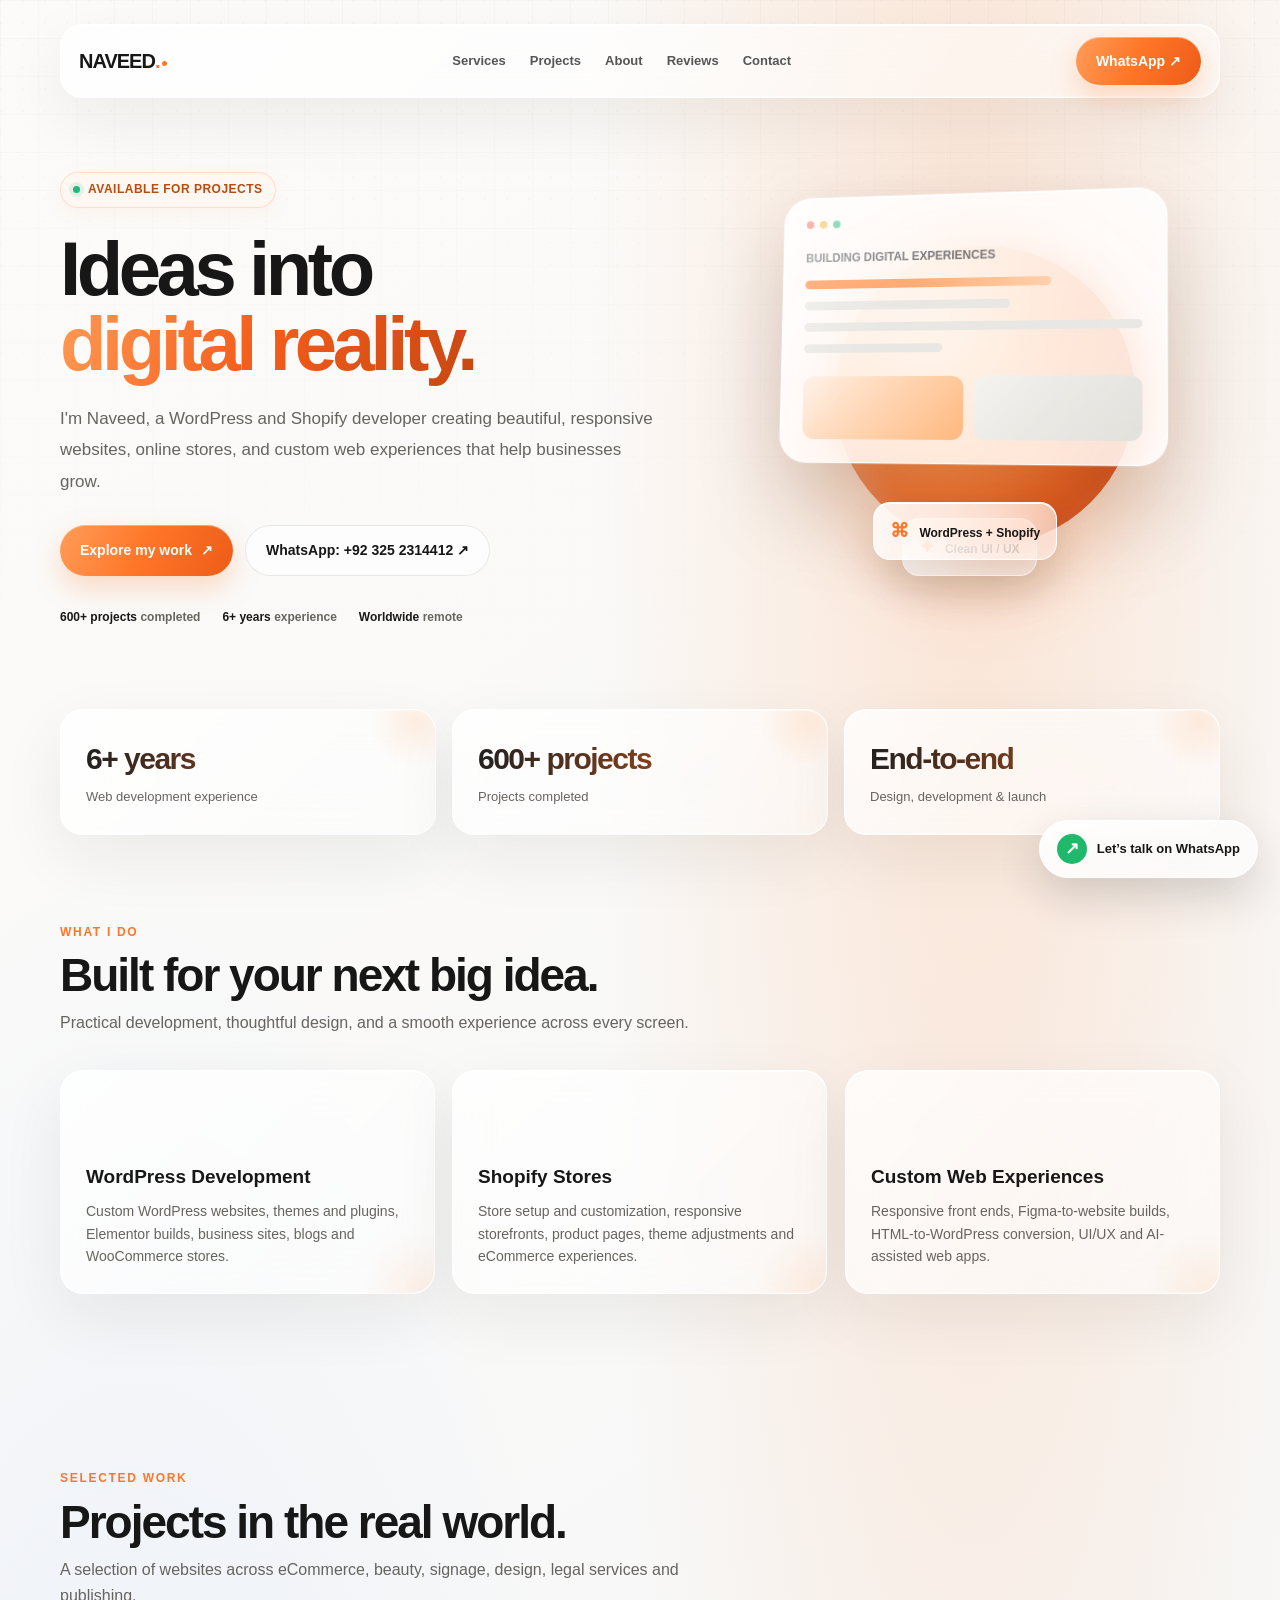
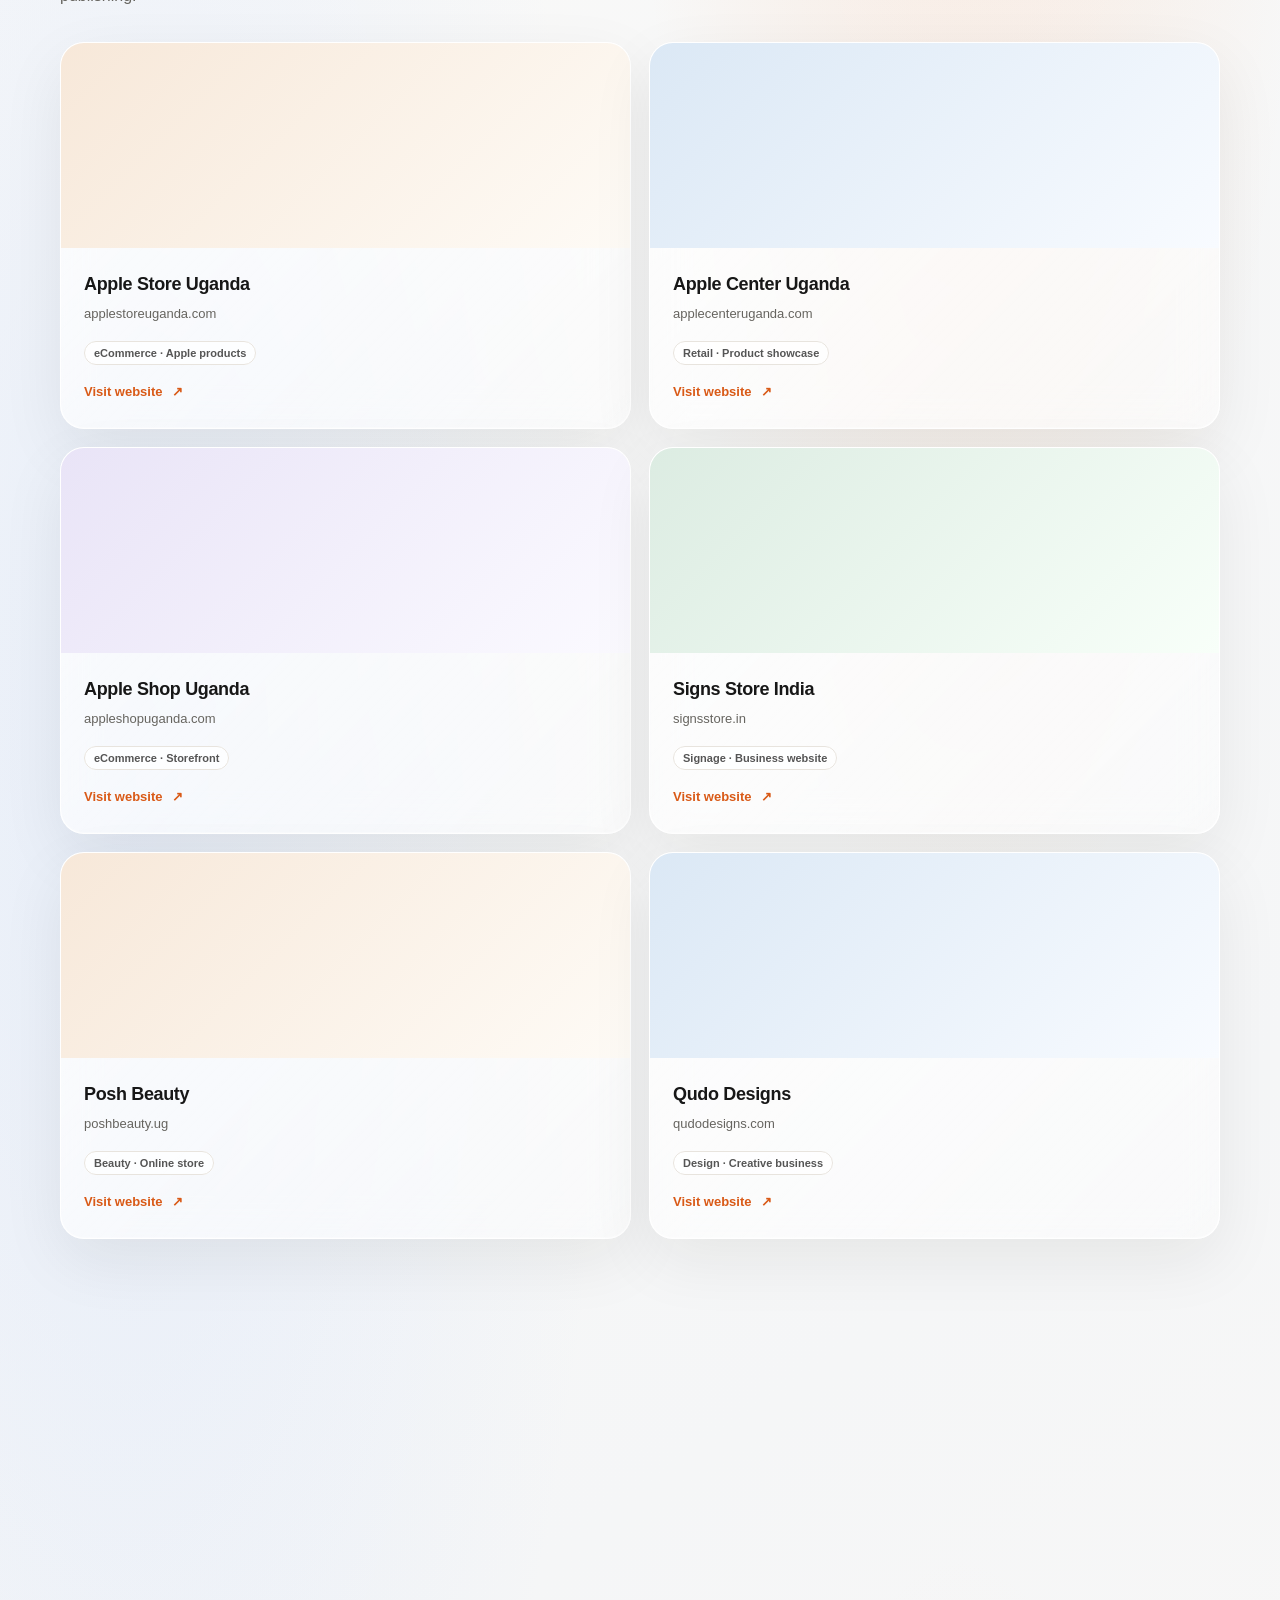
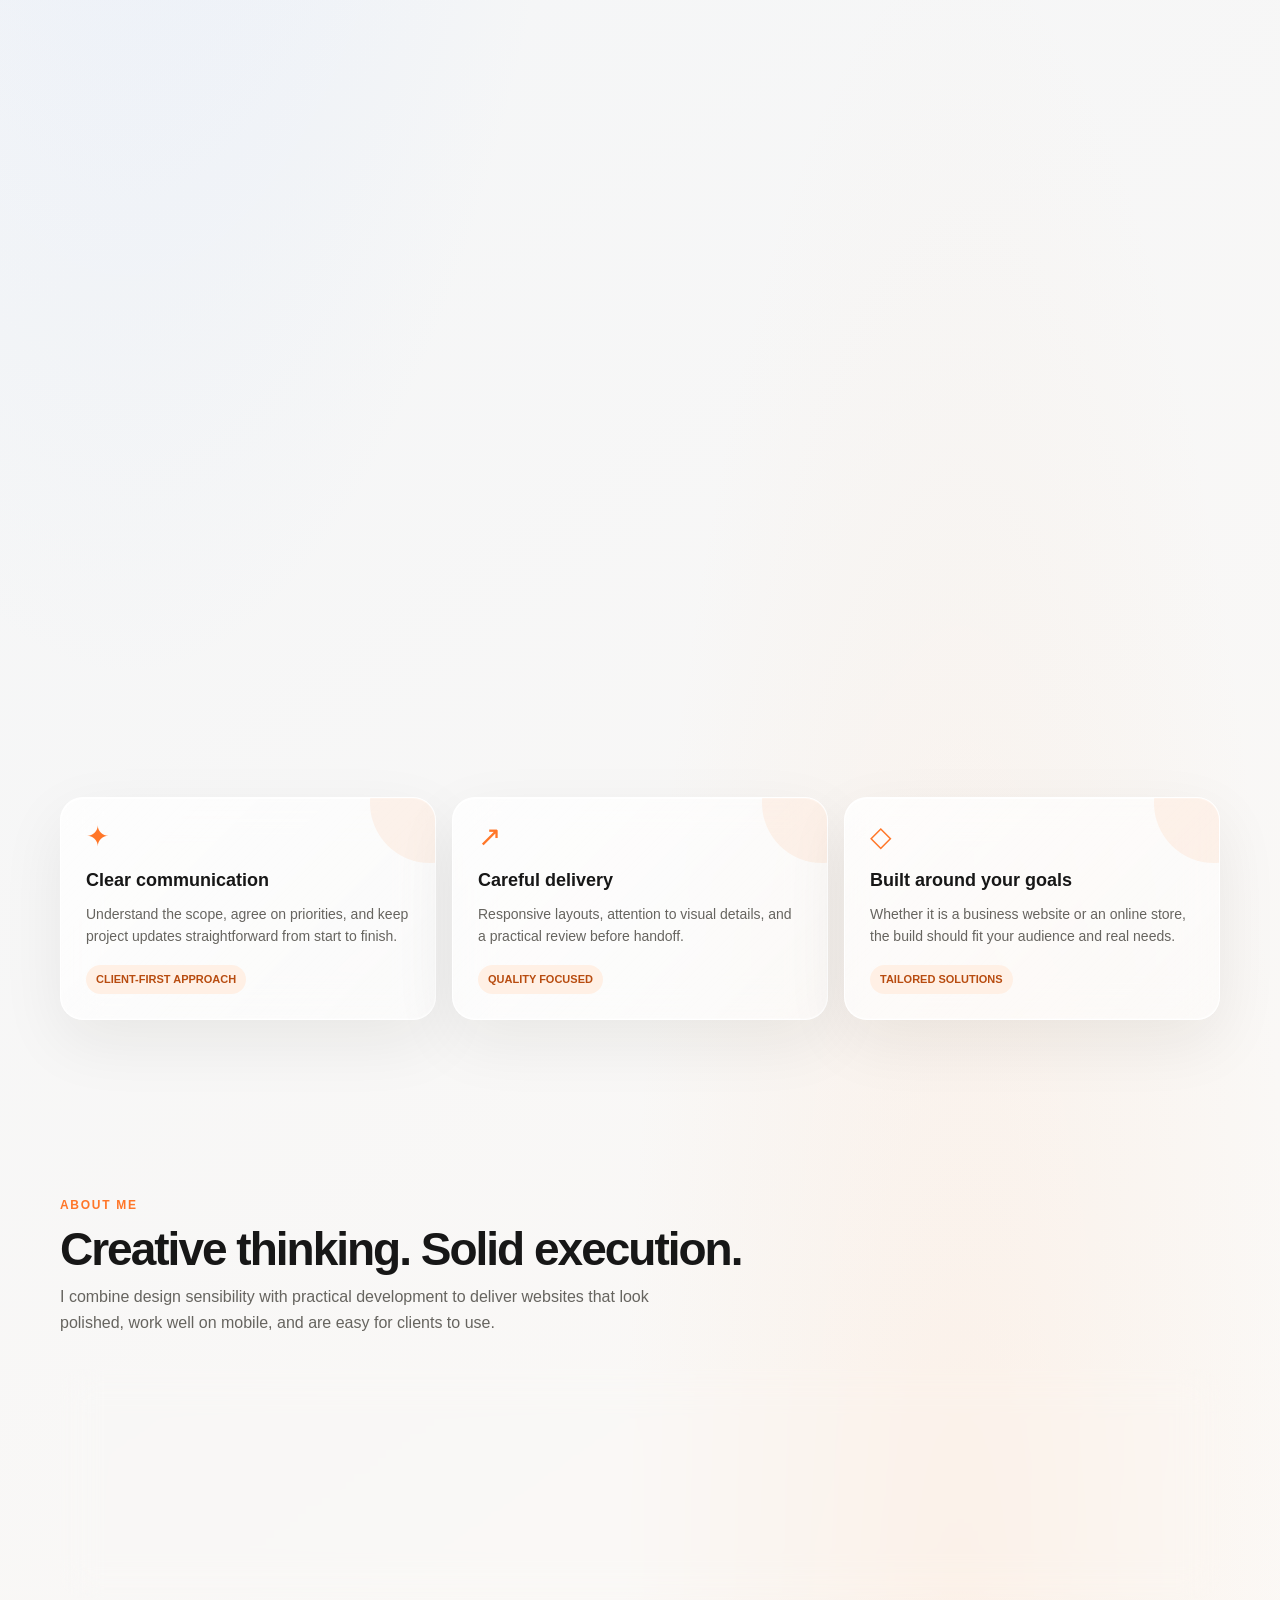
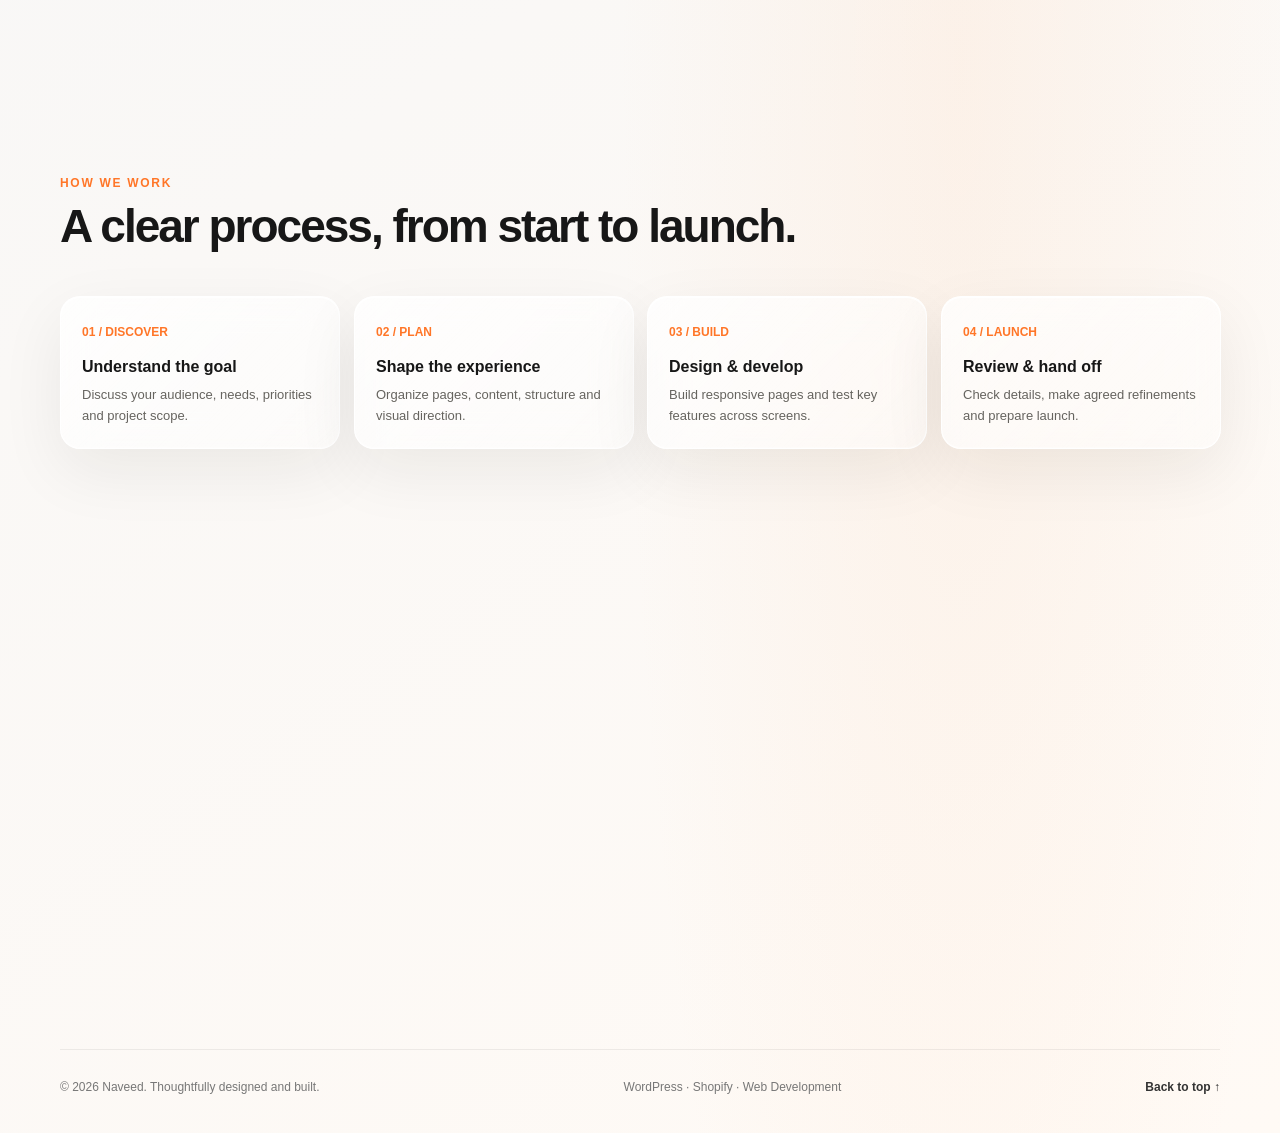
==== index.html @ 3a99190b "Add subtle 3D glass motion and interactive card tilt" ====
<!DOCTYPE html>
<html lang="en">
<head>
<meta charset="UTF-8">
<meta name="viewport" content="width=device-width, initial-scale=1">
<meta name="theme-color" content="#f8f8f6">
<meta name="description" content="Naveed is a WordPress and Shopify developer building polished, responsive websites, online stores and custom web experiences.">
<title>Naveed — WordPress & Shopify Developer</title>
<style>
:root{--ink:#171717;--muted:#66645f;--orange:#ff7628;--paper:#f8f8f6;--glass:rgba(255,255,255,.72);--line:rgba(30,30,30,.09);--shadow:0 22px 65px rgba(25,25,25,.09)}
*{box-sizing:border-box}html{scroll-behavior:smooth;scroll-padding-top:90px}body{margin:0;background:radial-gradient(ellipse at 85% 5%,rgba(255,132,54,.13),transparent 28%),radial-gradient(ellipse at 5% 35%,rgba(255,255,255,.95),transparent 35%),var(--paper);color:var(--ink);font-family:Inter,-apple-system,BlinkMacSystemFont,"Segoe UI",sans-serif;line-height:1.6}a{color:inherit;text-decoration:none}.wrap{width:min(1160px,calc(100% - 40px));margin:auto}.glass{background:var(--glass);border:1px solid rgba(255,255,255,.9);box-shadow:var(--shadow);backdrop-filter:blur(18px);-webkit-backdrop-filter:blur(18px)}.nav{position:sticky;top:12px;z-index:10;margin:12px auto 0;border-radius:22px;padding:12px 18px;display:flex;align-items:center;justify-content:space-between;gap:20px}.brand{font-size:20px;font-weight:850;letter-spacing:-.8px}.brand span{color:var(--orange)}.navlinks{display:flex;align-items:center;gap:24px;font-size:13px;font-weight:650;color:#555}.navlinks a:hover{color:var(--orange)}.btn{display:inline-flex;align-items:center;justify-content:center;gap:9px;border-radius:999px;padding:13px 20px;font-size:14px;font-weight:750;transition:.25s transform,.25s box-shadow}.btn:hover{transform:translateY(-3px);box-shadow:0 14px 30px #ff762833}.primary{background:linear-gradient(135deg,#ff9a52,#ff6a1c);color:white;box-shadow:0 9px 24px #ff762833}.secondary{border:1px solid var(--line);background:#ffffffa8}.hero{padding:100px 0 82px;display:grid;grid-template-columns:1.1fr .9fr;align-items:center;gap:45px;min-height:620px}.eyebrow{display:inline-flex;align-items:center;gap:8px;padding:7px 12px;border:1px solid #ff762833;background:#fff8f2;border-radius:999px;color:#b84c10;font-size:12px;font-weight:800;letter-spacing:.5px}.dot{width:7px;height:7px;background:#24b47e;border-radius:50%;box-shadow:0 0 0 4px #24b47e20}.hero h1{font-size:clamp(42px,6vw,76px);line-height:1.02;letter-spacing:-4px;margin:23px 0 22px;font-weight:850}.hero h1 em{font-style:normal;color:var(--orange)}.lead{font-size:17px;color:var(--muted);max-width:600px}.actions{display:flex;flex-wrap:wrap;gap:12px;margin-top:28px}.mini-proof{display:flex;gap:22px;flex-wrap:wrap;margin-top:32px;color:#68655f;font-size:12px;font-weight:650}.mini-proof b{color:#191919}.visual{position:relative;min-height:430px;display:grid;place-items:center;perspective:1000px}.orb{position:absolute;width:300px;height:300px;border-radius:50%;background:linear-gradient(135deg,#ffc18c,#ff7628 55%,#f34f19);filter:blur(.3px);box-shadow:inset -22px -25px 55px #a9341938,0 30px 80px #ff76283b;transform:translate(16px,-4px)}.codecard{position:relative;z-index:2;width:min(390px,100%);padding:23px;border-radius:25px;transform:rotateY(-9deg) rotateX(4deg);box-shadow:0 35px 80px #25201c28;border:1px solid #ffffffd9;background:rgba(255,255,255,.8);backdrop-filter:blur(22px)}.windowdots{display:flex;gap:6px;margin-bottom:22px}.windowdots i{width:8px;height:8px;border-radius:50%;background:#ff8068}.windowdots i:nth-child(2){background:#ffc15c}.windowdots i:nth-child(3){background:#5bc99b}.code-line{height:9px;border-radius:8px;background:#e8e7e3;margin:13px 0}.code-line.orange{background:linear-gradient(90deg,#ff8d46,#ffd1ac);width:74%}.code-line.short{width:42%}.code-line.mid{width:62%}.float-chip{position:absolute;z-index:3;padding:13px 16px;border-radius:17px;font-size:12px;font-weight:800}.chip-one{top:40px;right:0}.chip-two{bottom:48px;left:-4px}.chip-icon{color:var(--orange);font-size:19px;margin-right:7px}.section{padding:78px 0}.section-head{display:flex;justify-content:space-between;align-items:end;gap:20px;margin-bottom:30px}.kicker{font-size:12px;color:var(--orange);font-weight:850;text-transform:uppercase;letter-spacing:1.7px}.section h2{font-size:clamp(30px,4vw,46px);letter-spacing:-1.8px;line-height:1.1;margin:8px 0 10px}.sub{color:var(--muted);max-width:650px;margin:0}.stats{display:grid;grid-template-columns:repeat(3,1fr);gap:16px}.stat{padding:25px;border-radius:22px}.stat strong{font-size:30px;letter-spacing:-1px;display:block}.stat span{font-size:13px;color:var(--muted)}.services{display:grid;grid-template-columns:repeat(3,1fr);gap:17px}.service{padding:25px;border-radius:23px;transition:.25s transform}.service:hover,.project:hover{transform:translateY(-5px)}.service-icon{width:48px;height:48px;border-radius:15px;display:grid;place-items:center;background:#fff0e5;color:#e85e15;font-size:22px;margin-bottom:18px}.service h3{margin:0 0 8px;font-size:19px}.service p{font-size:14px;color:var(--muted);margin:0}.project-grid{display:grid;grid-template-columns:repeat(2,1fr);gap:18px}.project{overflow:hidden;border-radius:24px;transition:.25s transform}.project-art{height:190px;position:relative;display:flex;align-items:center;justify-content:center;overflow:hidden;background:linear-gradient(135deg,#f7e8d9,#fefbf6)}.project:nth-child(2) .project-art,.project:nth-child(6) .project-art{background:linear-gradient(135deg,#dbe8f5,#f8fbff)}.project:nth-child(3) .project-art,.project:nth-child(7) .project-art{background:linear-gradient(135deg,#e9e4f7,#fbfaff)}.project:nth-child(4) .project-art,.project:nth-child(8) .project-art{background:linear-gradient(135deg,#dcece2,#f8fff9)}.mock-browser{width:74%;height:130px;background:#fff;border-radius:13px;box-shadow:0 18px 40px #20202019;border:1px solid #ffffff;padding:11px;transform:rotate(-3deg)}.project:nth-child(even) .mock-browser{transform:rotate(3deg)}.mock-top{height:7px;width:38%;background:#dededb;border-radius:8px;margin-bottom:12px}.mock-hero{height:55px;border-radius:7px;background:linear-gradient(110deg,#191919,#454545);position:relative;overflow:hidden}.project:nth-child(2n) .mock-hero{background:linear-gradient(110deg,#e9b078,#f7dfc4)}.project:nth-child(3n) .mock-hero{background:linear-gradient(110deg,#5a7e95,#c4d9e7)}.mock-hero:after{content:"";position:absolute;width:75px;height:75px;border-radius:50%;background:#ffffff35;right:15%;top:-20px}.mock-bottom{display:flex;gap:6px;margin-top:9px}.mock-bottom i{height:17px;flex:1;border-radius:4px;background:#ecebe8}.project-info{padding:19px 21px 22px}.project-info h3{margin:0;font-size:18px}.project-info p{margin:5px 0 14px;color:var(--muted);font-size:13px}.project-link{font-size:13px;font-weight:800;color:#d95a17}.project-link span{margin-left:5px}.tags{display:flex;flex-wrap:wrap;gap:7px;margin-top:12px}.tag{font-size:11px;font-weight:700;border-radius:999px;padding:5px 9px;background:#f3f1ed;color:#555}.skills{display:flex;flex-wrap:wrap;gap:10px;margin-top:24px}.skill{padding:10px 14px;border-radius:13px;font-size:13px;font-weight:750}.process{display:grid;grid-template-columns:repeat(4,1fr);gap:14px}.step{padding:21px;border-radius:20px}.step-num{color:var(--orange);font-weight:900;font-size:12px}.step h3{font-size:16px;margin:10px 0 6px}.step p{font-size:13px;color:var(--muted);margin:0}.contact{padding:40px;border-radius:30px;display:flex;align-items:center;justify-content:space-between;gap:28px;background:linear-gradient(120deg,#fff,#fff7f0)}.contact h2{margin-top:8px}.contact p{color:var(--muted);max-width:600px}.contact-actions{display:flex;gap:10px;flex-wrap:wrap}.footer{padding:28px 0 36px;display:flex;justify-content:space-between;gap:20px;color:#777;font-size:12px}.footer a{color:#333;font-weight:700}
@media(max-width:800px){.nav{top:7px}.navlinks{gap:12px}.navlinks a:nth-child(2),.navlinks a:nth-child(3){display:none}.hero{grid-template-columns:1fr;padding:72px 0 45px;gap:12px}.hero h1{letter-spacing:-2.5px}.visual{min-height:360px}.orb{width:250px;height:250px}.chip-one{right:4%}.chip-two{left:3%}.services{grid-template-columns:1fr 1fr}.process{grid-template-columns:1fr 1fr}.contact{align-items:flex-start;flex-direction:column}}
@media(max-width:540px){.wrap{width:min(100% - 28px,1160px)}.nav{padding:10px 12px}.brand{font-size:17px}.navlinks{font-size:12px;gap:10px}.nav>.btn{padding:10px 12px;font-size:12px}.hero{padding-top:58px}.hero h1{font-size:46px}.lead{font-size:15px}.mini-proof{gap:12px}.visual{min-height:320px}.codecard{width:86%;padding:18px}.orb{width:220px;height:220px}.chip-one{top:12px}.chip-two{bottom:20px}.section{padding:55px 0}.section-head{display:block}.stats{gap:8px}.stat{padding:16px}.stat strong{font-size:23px}.stat span{font-size:11px}.services,.project-grid,.process{grid-template-columns:1fr}.project-art{height:170px}.contact{padding:25px}.footer{flex-direction:column}.navlinks a:first-child{display:none}}
/* Motion and polish */
@keyframes floatOrb{0%,100%{transform:translate(16px,-4px) rotate(0deg)}50%{transform:translate(5px,-18px) rotate(5deg)}}
@keyframes floatCard{0%,100%{transform:rotateY(-9deg) rotateX(4deg) translateY(0)}50%{transform:rotateY(-6deg) rotateX(2deg) translateY(-10px)}}
@keyframes chipFloat{0%,100%{transform:translateY(0)}50%{transform:translateY(-8px)}}
@keyframes shimmer{0%{background-position:0% 50%}100%{background-position:200% 50%}}
.orb{animation:floatOrb 7s ease-in-out infinite}
.codecard{animation:floatCard 6s ease-in-out infinite}
.chip-one{animation:chipFloat 4.5s ease-in-out infinite}
.chip-two{animation:chipFloat 5s ease-in-out infinite reverse}
.primary{background-size:200% 200%;animation:shimmer 5s linear infinite}
.glass{transition:box-shadow .3s ease,border-color .3s ease}
.service:hover,.project:hover,.stat:hover,.step:hover{box-shadow:0 28px 75px rgba(25,25,25,.13);border-color:#ff76284d}
.reveal-ready .reveal{opacity:0;transform:translateY(22px);transition:opacity .7s ease,transform .7s cubic-bezier(.2,.75,.25,1)}
.reveal-ready .reveal.is-visible{opacity:1;transform:translateY(0)}
.reveal-ready .project.reveal:nth-child(2n),.reveal-ready .service.reveal:nth-child(2n){transition-delay:.08s}
.reveal-ready .project.reveal:nth-child(3n),.reveal-ready .service.reveal:nth-child(3n){transition-delay:.15s}
.contact-actions .btn{white-space:nowrap}
.feedback-grid{display:grid;grid-template-columns:repeat(3,1fr);gap:16px}
.feedback-card{padding:25px;border-radius:23px;position:relative;overflow:hidden}
.feedback-card:before{content:"";position:absolute;width:120px;height:120px;right:-55px;top:-55px;border-radius:50%;background:#ff762815}
.feedback-symbol{font-size:28px;color:var(--orange);line-height:1}
.feedback-card h3{margin:15px 0 8px;font-size:18px}
.feedback-card p{margin:0;color:var(--muted);font-size:14px}
.feedback-label{display:inline-block;margin-top:17px;padding:6px 10px;border-radius:999px;background:#fff0e5;color:#b84c10;font-size:11px;font-weight:800}
@media(max-width:800px){.feedback-grid{grid-template-columns:1fr 1fr}}
@media(max-width:540px){.feedback-grid{grid-template-columns:1fr}}
.phone-line{display:flex;align-items:center;gap:8px;flex-wrap:wrap}
.phone-line a{color:#d95a17;font-weight:800}
@media(prefers-reduced-motion:reduce){html{scroll-behavior:auto}*,*:before,*:after{transition:none!important;animation:none!important}.reveal-ready .reveal{opacity:1;transform:none}}

/* Premium visual refinement */
:root{--orange:#ff7628;--paper:#faf9f6;--shadow:0 24px 70px rgba(35,28,20,.075)}
body{background:radial-gradient(ellipse at 78% 8%,rgba(255,142,73,.16),transparent 25%),radial-gradient(ellipse at 8% 56%,rgba(226,237,255,.48),transparent 28%),linear-gradient(180deg,#fcfbf9 0%,#f7f7f4 48%,#fbfaf8 100%);overflow-x:hidden}
body:before{content:"";position:fixed;inset:0;z-index:-1;pointer-events:none;background-image:linear-gradient(rgba(80,70,60,.025) 1px,transparent 1px),linear-gradient(90deg,rgba(80,70,60,.025) 1px,transparent 1px);background-size:38px 38px;mask-image:linear-gradient(to bottom,black,transparent 75%)}
.nav{background:rgba(255,255,255,.76);border-color:rgba(255,255,255,.95);box-shadow:0 12px 40px rgba(25,25,25,.065)}
.brand{letter-spacing:-1px}.brand:after{content:"";display:inline-block;width:5px;height:5px;background:var(--orange);border-radius:50%;margin:0 0 2px 3px}
.hero{padding-top:86px}.hero h1{line-height:.99;letter-spacing:-4.4px}.hero h1 em{background:linear-gradient(110deg,#ff9b55 0%,#f45d1b 48%,#c94712 100%);-webkit-background-clip:text;background-clip:text;color:transparent}
.lead{line-height:1.85}.eyebrow{box-shadow:0 5px 20px rgba(255,118,40,.07)}
.glass{background:rgba(255,255,255,.66);border:1px solid rgba(255,255,255,.94);box-shadow:0 18px 55px rgba(35,28,20,.065),inset 0 1px 0 rgba(255,255,255,.9)}
.btn{position:relative;overflow:hidden}.primary{background:linear-gradient(115deg,#ff9d59,#ff7628 48%,#ed5b18);box-shadow:0 10px 25px rgba(255,118,40,.22)}
.primary:after{content:"";position:absolute;top:-60%;left:-70%;width:45%;height:220%;background:linear-gradient(90deg,transparent,rgba(255,255,255,.3),transparent);transform:rotate(22deg);transition:left .55s ease}
.primary:hover:after{left:130%}
.visual{filter:drop-shadow(0 16px 28px rgba(255,118,40,.05))}
.orb{background:radial-gradient(circle at 30% 25%,#ffd4ad 0%,#ff9a54 35%,#fa6d25 68%,#d84c18 100%);box-shadow:inset -25px -30px 50px #a9341938,inset 12px 10px 32px #ffffff4d,0 35px 85px #ff76283b}
.codecard{border-radius:28px;box-shadow:0 38px 90px rgba(28,23,18,.17),inset 0 1px 0 #fff}
.float-chip{border-color:#ffffffef;box-shadow:0 14px 35px rgba(35,28,20,.09)}
.section{padding-top:88px;padding-bottom:88px}
.section h2{letter-spacing:-2px}.section-head{margin-bottom:34px}
.stat,.service,.project,.step,.feedback-card{border:1px solid rgba(255,255,255,.92);box-shadow:0 15px 45px rgba(35,28,20,.045),inset 0 1px 0 #fff}
.stat{position:relative;overflow:hidden}.stat:after{content:"";position:absolute;right:-28px;top:-36px;width:95px;height:95px;border-radius:50%;background:radial-gradient(circle,#ffb77f38,transparent 70%)}
.stat strong{letter-spacing:-1.5px}
.service{position:relative;overflow:hidden}.service:after{content:"";position:absolute;right:-48px;bottom:-58px;width:120px;height:120px;border-radius:50%;background:radial-gradient(circle,#ff9a5220,transparent 70%);transition:transform .35s}.service:hover:after{transform:scale(1.5)}
.service-icon{box-shadow:inset 0 1px 0 #fff,0 7px 18px #ff762814}
.project{overflow:hidden}.project-art{height:205px}.mock-browser{box-shadow:0 20px 48px rgba(20,20,20,.14);transition:transform .4s ease}.project:hover .mock-browser{transform:rotate(0) scale(1.035)}
.project-info{padding:22px 23px 24px}.project-info h3{letter-spacing:-.35px}.tag{border:1px solid #e8e4de;background:rgba(255,255,255,.72)}
.project-link{display:inline-flex;align-items:center;gap:4px}.project-link span{transition:transform .2s}.project-link:hover span{transform:translate(3px,-3px)}
.feedback-card,.step{transition:transform .25s ease,box-shadow .25s ease}.feedback-card:hover,.step:hover{transform:translateY(-4px)}
.contact{border:1px solid #ffffff;box-shadow:0 24px 70px rgba(35,28,20,.08);background:radial-gradient(circle at 100% 0%,#ffe4d1 0%,transparent 38%),linear-gradient(120deg,rgba(255,255,255,.94),rgba(255,248,242,.88))}
.footer{border-top:1px solid rgba(30,30,30,.07);margin-top:10px}
.whatsapp-float{position:fixed;right:22px;bottom:22px;z-index:30;display:flex;align-items:center;gap:10px;padding:13px 17px;border:1px solid rgba(255,255,255,.95);border-radius:999px;background:rgba(255,255,255,.86);box-shadow:0 15px 40px rgba(25,25,25,.14);backdrop-filter:blur(18px);font-size:13px;font-weight:800;transition:transform .25s,box-shadow .25s}
.whatsapp-float:hover{transform:translateY(-4px);box-shadow:0 20px 45px rgba(25,25,25,.19)}
.whatsapp-float .wa-icon{display:grid;place-items:center;width:30px;height:30px;border-radius:50%;background:#20b96b;color:white;font-size:17px}
@media(max-width:800px){.hero{padding-top:70px}.section{padding-top:65px;padding-bottom:65px}}
@media(max-width:540px){.hero h1{letter-spacing:-2.8px}.section{padding-top:52px;padding-bottom:52px}.project-art{height:180px}.whatsapp-float{right:12px;bottom:12px;padding:9px 13px}.whatsapp-float .wa-label{display:none}.navlinks a:first-child{display:inline}.navlinks a:nth-child(3),.navlinks a:nth-child(4){display:none}}
@media(prefers-reduced-motion:reduce){.primary:after{display:none}}


/* Extra glass depth + soft 3D motion */
body{background:radial-gradient(ellipse at 76% 7%,rgba(255,146,75,.2),transparent 28%),radial-gradient(ellipse at 10% 40%,rgba(177,205,255,.23),transparent 30%),radial-gradient(ellipse at 75% 82%,rgba(255,207,171,.18),transparent 25%),linear-gradient(145deg,#fcfbf9,#f5f6f7 52%,#fffaf5)}
body:after{content:"";position:fixed;z-index:-1;inset:0;pointer-events:none;opacity:.24;background:radial-gradient(circle at 1px 1px,#8f8a8328 1px,transparent 0);background-size:22px 22px;mask-image:linear-gradient(to bottom,black,transparent 82%)}
.glass,.service,.project,.stat,.step,.feedback-card,.contact,.nav{transform-style:preserve-3d;backface-visibility:hidden}
.glass{background:linear-gradient(135deg,rgba(255,255,255,.79),rgba(255,255,255,.43));border:1px solid rgba(255,255,255,.98);box-shadow:0 22px 65px rgba(35,28,20,.07),inset 0 1px 0 rgba(255,255,255,.98),inset 0 -1px 0 rgba(255,255,255,.3);position:relative}
.glass:where(.service,.project,.stat,.step,.feedback-card){isolation:isolate}
.hero{perspective:1200px}
.visual{transform-style:preserve-3d}
.orb{animation:orbDrift 9s ease-in-out infinite,orbGlow 6s ease-in-out infinite alternate;will-change:transform}
.codecard{transform-style:preserve-3d;animation:cardHover 7s ease-in-out infinite;box-shadow:0 40px 95px rgba(28,23,18,.18),inset 0 1px 0 #fff,0 0 0 1px rgba(255,255,255,.35)}
.codecard:before{content:"";position:absolute;inset:0;border-radius:inherit;pointer-events:none;background:linear-gradient(120deg,rgba(255,255,255,.55),transparent 35%,transparent 65%,rgba(255,255,255,.16));transform:translateZ(2px)}
.float-chip{background:linear-gradient(135deg,rgba(255,255,255,.91),rgba(255,255,255,.55));backdrop-filter:blur(24px) saturate(150%);-webkit-backdrop-filter:blur(24px) saturate(150%);border:1px solid rgba(255,255,255,.98);box-shadow:0 18px 42px rgba(35,28,20,.12),inset 0 1px 0 #fff}
.service,.project,.stat,.step,.feedback-card{transition:transform .35s cubic-bezier(.2,.75,.25,1),box-shadow .35s ease,border-color .35s ease;will-change:transform}
.service:hover,.project:hover,.stat:hover,.step:hover,.feedback-card:hover{box-shadow:0 32px 80px rgba(35,28,20,.13),inset 0 1px 0 #fff;border-color:#ffb77b}
.project-art{isolation:isolate}
.project-art:before{content:"";position:absolute;inset:-45%;background:linear-gradient(115deg,transparent 38%,rgba(255,255,255,.48) 48%,transparent 58%);transform:translateX(-45%) rotate(8deg);transition:transform .7s ease;z-index:1;pointer-events:none}
.project:hover .project-art:before{transform:translateX(45%) rotate(8deg)}
.mock-browser{transform:translateZ(20px) rotateX(4deg) rotateY(-5deg);transform-style:preserve-3d}
.project:nth-child(even) .mock-browser{transform:translateZ(20px) rotateX(4deg) rotateY(5deg)}
.project:hover .mock-browser,.project:nth-child(even):hover .mock-browser{transform:translateZ(35px) rotateX(0) rotateY(0) scale(1.045)}
.service-icon{transform:translateZ(18px);transition:transform .3s ease,box-shadow .3s ease}
.service:hover .service-icon{transform:translateZ(30px) rotate(-5deg) scale(1.06)}
.stat strong{background:linear-gradient(100deg,#202020,#d85a19);-webkit-background-clip:text;background-clip:text;color:transparent}
@keyframes orbDrift{0%,100%{transform:translate3d(14px,-4px,0) rotate(0)}35%{transform:translate3d(-4px,-18px,18px) rotate(7deg)}70%{transform:translate3d(10px,9px,-8px) rotate(-5deg)}}
@keyframes orbGlow{from{filter:saturate(1) brightness(1)}to{filter:saturate(1.12) brightness(1.07)}}
@keyframes cardHover{0%,100%{transform:rotateY(-8deg) rotateX(4deg) translate3d(0,0,0)}50%{transform:rotateY(-3deg) rotateX(1deg) translate3d(0,-12px,16px)}}
@keyframes glassShine{0%{transform:translateX(-150%) skewX(-18deg)}100%{transform:translateX(260%) skewX(-18deg)}}
.primary{box-shadow:0 12px 28px rgba(255,118,40,.25),inset 0 1px 0 rgba(255,255,255,.35)}
.primary:hover{box-shadow:0 18px 38px rgba(255,118,40,.34),inset 0 1px 0 rgba(255,255,255,.4)}
.whatsapp-float{background:linear-gradient(135deg,rgba(255,255,255,.92),rgba(255,255,255,.68));border:1px solid #fff;box-shadow:0 18px 45px rgba(25,25,25,.16),inset 0 1px 0 #fff;animation:floatWhatsapp 5s ease-in-out infinite}
@keyframes floatWhatsapp{0%,100%{transform:translateY(0)}50%{transform:translateY(-5px)}}
@media(max-width:800px){.service,.project,.stat,.step,.feedback-card{will-change:auto}.codecard{animation:cardHover 8s ease-in-out infinite}}
@media(prefers-reduced-motion:reduce){.orb,.codecard,.whatsapp-float{animation:none!important}.service,.project,.stat,.step,.feedback-card{will-change:auto}}

</style>
</head>
<body>
<div class="wrap">
<nav class="nav glass" aria-label="Main navigation">
<a class="brand" href="#home">NAVEED<span>.</span></a>
<div class="navlinks"><a href="#services">Services</a><a href="#work">Projects</a><a href="#about">About</a><a href="#feedback">Reviews</a><a href="#contact">Contact</a></div>
<a class="btn primary" href="https://api.whatsapp.com/send?phone=923252314412" target="_blank" rel="noopener noreferrer">WhatsApp ↗</a>
</nav>
<main>
<section class="hero" id="home">
<div><span class="eyebrow"><i class="dot"></i> AVAILABLE FOR PROJECTS</span>
<h1>Ideas into<br><em>digital reality.</em></h1>
<p class="lead">I'm Naveed, a WordPress and Shopify developer creating beautiful, responsive websites, online stores, and custom web experiences that help businesses grow.</p>
<div class="actions"><a class="btn primary" href="#work">Explore my work <span>↗</span></a><a class="btn secondary" href="https://api.whatsapp.com/send?phone=923252314412" target="_blank" rel="noopener noreferrer">WhatsApp: +92 325 2314412 ↗</a></div>
<div class="mini-proof"><span><b>600+ projects</b> completed</span><span><b>6+ years</b> experience</span><span><b>Worldwide</b> remote</span></div></div>
<div class="visual" aria-label="Decorative web development illustration"><div class="orb"></div><div class="codecard"><div class="windowdots"><i></i><i></i><i></i></div><div style="font-size:12px;color:#777;font-weight:800;margin-bottom:12px">BUILDING DIGITAL EXPERIENCES</div><div class="code-line orange"></div><div class="code-line mid"></div><div class="code-line"></div><div class="code-line short"></div><div style="display:grid;grid-template-columns:1fr 1fr;gap:10px;margin-top:24px"><div style="height:64px;border-radius:12px;background:linear-gradient(135deg,#fff0e4,#ffb87e)"></div><div style="height:64px;border-radius:12px;background:linear-gradient(135deg,#f4f3ef,#deddd7)"></div></div></div><div class="float-chip chip-one glass"><span class="chip-icon">✦</span> Clean UI / UX</div><div class="float-chip chip-two glass"><span class="chip-icon">⌘</span> WordPress + Shopify</div></div>
</section>
<section class="stats" aria-label="Highlights"><div class="stat glass"><strong>6+ years</strong><span>Web development experience</span></div><div class="stat glass"><strong>600+ projects</strong><span>Projects completed</span></div><div class="stat glass"><strong>End-to-end</strong><span>Design, development & launch</span></div></section>
<section class="section" id="services"><div class="section-head"><div><div class="kicker">What I do</div><h2>Built for your next big idea.</h2><p class="sub">Practical development, thoughtful design, and a smooth experience across every screen.</p></div></div>
<div class="services">
<article class="service glass"><div class="service-icon">◈</div><h3>WordPress Development</h3><p>Custom WordPress websites, themes and plugins, Elementor builds, business sites, blogs and WooCommerce stores.</p></article>
<article class="service glass"><div class="service-icon">▧</div><h3>Shopify Stores</h3><p>Store setup and customization, responsive storefronts, product pages, theme adjustments and eCommerce experiences.</p></article>
<article class="service glass"><div class="service-icon">✳</div><h3>Custom Web Experiences</h3><p>Responsive front ends, Figma-to-website builds, HTML-to-WordPress conversion, UI/UX and AI-assisted web apps.</p></article>
</div>
</section>
<section class="section" id="work"><div class="section-head"><div><div class="kicker">Selected work</div><h2>Projects in the real world.</h2><p class="sub">A selection of websites across eCommerce, beauty, signage, design, legal services and publishing.</p></div></div>
<div class="project-grid">
<article class="project glass"><a href="https://applestoreuganda.com/" target="_blank" rel="noopener noreferrer" aria-label="Visit Apple Store Uganda"><div class="project-art"><div class="mock-browser"><div class="mock-top"></div><div class="mock-hero"></div><div class="mock-bottom"><i></i><i></i><i></i></div></div></div></a><div class="project-info"><h3>Apple Store Uganda</h3><p>applestoreuganda.com</p><span class="tag">eCommerce · Apple products</span><div style="margin-top:14px"><a class="project-link" href="https://applestoreuganda.com/" target="_blank" rel="noopener noreferrer">Visit website <span>↗</span></a></div></div></article><article class="project glass"><a href="https://applecenteruganda.com/" target="_blank" rel="noopener noreferrer" aria-label="Visit Apple Center Uganda"><div class="project-art"><div class="mock-browser"><div class="mock-top"></div><div class="mock-hero"></div><div class="mock-bottom"><i></i><i></i><i></i></div></div></div></a><div class="project-info"><h3>Apple Center Uganda</h3><p>applecenteruganda.com</p><span class="tag">Retail · Product showcase</span><div style="margin-top:14px"><a class="project-link" href="https://applecenteruganda.com/" target="_blank" rel="noopener noreferrer">Visit website <span>↗</span></a></div></div></article><article class="project glass"><a href="https://appleshopuganda.com/" target="_blank" rel="noopener noreferrer" aria-label="Visit Apple Shop Uganda"><div class="project-art"><div class="mock-browser"><div class="mock-top"></div><div class="mock-hero"></div><div class="mock-bottom"><i></i><i></i><i></i></div></div></div></a><div class="project-info"><h3>Apple Shop Uganda</h3><p>appleshopuganda.com</p><span class="tag">eCommerce · Storefront</span><div style="margin-top:14px"><a class="project-link" href="https://appleshopuganda.com/" target="_blank" rel="noopener noreferrer">Visit website <span>↗</span></a></div></div></article><article class="project glass"><a href="https://signsstore.in/" target="_blank" rel="noopener noreferrer" aria-label="Visit Signs Store India"><div class="project-art"><div class="mock-browser"><div class="mock-top"></div><div class="mock-hero"></div><div class="mock-bottom"><i></i><i></i><i></i></div></div></div></a><div class="project-info"><h3>Signs Store India</h3><p>signsstore.in</p><span class="tag">Signage · Business website</span><div style="margin-top:14px"><a class="project-link" href="https://signsstore.in/" target="_blank" rel="noopener noreferrer">Visit website <span>↗</span></a></div></div></article><article class="project glass"><a href="https://poshbeauty.ug/" target="_blank" rel="noopener noreferrer" aria-label="Visit Posh Beauty"><div class="project-art"><div class="mock-browser"><div class="mock-top"></div><div class="mock-hero"></div><div class="mock-bottom"><i></i><i></i><i></i></div></div></div></a><div class="project-info"><h3>Posh Beauty</h3><p>poshbeauty.ug</p><span class="tag">Beauty · Online store</span><div style="margin-top:14px"><a class="project-link" href="https://poshbeauty.ug/" target="_blank" rel="noopener noreferrer">Visit website <span>↗</span></a></div></div></article><article class="project glass"><a href="https://qudodesigns.com/" target="_blank" rel="noopener noreferrer" aria-label="Visit Qudo Designs"><div class="project-art"><div class="mock-browser"><div class="mock-top"></div><div class="mock-hero"></div><div class="mock-bottom"><i></i><i></i><i></i></div></div></div></a><div class="project-info"><h3>Qudo Designs</h3><p>qudodesigns.com</p><span class="tag">Design · Creative business</span><div style="margin-top:14px"><a class="project-link" href="https://qudodesigns.com/" target="_blank" rel="noopener noreferrer">Visit website <span>↗</span></a></div></div></article><article class="project glass"><a href="https://lawsandlegals.com/" target="_blank" rel="noopener noreferrer" aria-label="Visit Laws & Legals"><div class="project-art"><div class="mock-browser"><div class="mock-top"></div><div class="mock-hero"></div><div class="mock-bottom"><i></i><i></i><i></i></div></div></div></a><div class="project-info"><h3>Laws & Legals</h3><p>lawsandlegals.com</p><span class="tag">Legal · Professional website</span><div style="margin-top:14px"><a class="project-link" href="https://lawsandlegals.com/" target="_blank" rel="noopener noreferrer">Visit website <span>↗</span></a></div></div></article><article class="project glass"><a href="https://jantantra24news.com/" target="_blank" rel="noopener noreferrer" aria-label="Visit Jantantra 24 News"><div class="project-art"><div class="mock-browser"><div class="mock-top"></div><div class="mock-hero"></div><div class="mock-bottom"><i></i><i></i><i></i></div></div></div></a><div class="project-info"><h3>Jantantra 24 News</h3><p>jantantra24news.com</p><span class="tag">News · Digital publishing</span><div style="margin-top:14px"><a class="project-link" href="https://jantantra24news.com/" target="_blank" rel="noopener noreferrer">Visit website <span>↗</span></a></div></div></article><article class="project glass"><a href="https://usefranca.com.br/" target="_blank" rel="noopener noreferrer" aria-label="Visit Use Franca"><div class="project-art"><div class="mock-browser"><div class="mock-top"></div><div class="mock-hero"></div><div class="mock-bottom"><i></i><i></i><i></i></div></div></div></a><div class="project-info"><h3>Use Franca</h3><p>usefranca.com.br</p><span class="tag">Brand · Business website</span><div style="margin-top:14px"><a class="project-link" href="https://usefranca.com.br/" target="_blank" rel="noopener noreferrer">Visit website <span>↗</span></a></div></div></article><article class="project glass"><a href="https://mannillam.com/" target="_blank" rel="noopener noreferrer" aria-label="Visit Mannillam"><div class="project-art"><div class="mock-browser"><div class="mock-top"></div><div class="mock-hero"></div><div class="mock-bottom"><i></i><i></i><i></i></div></div></div></a><div class="project-info"><h3>Mannillam</h3><p>mannillam.com</p><span class="tag">Business · Website design</span><div style="margin-top:14px"><a class="project-link" href="https://mannillam.com/" target="_blank" rel="noopener noreferrer">Visit website <span>↗</span></a></div></div></article>
</div></section>
<section class="section" id="feedback"><div class="section-head"><div><div class="kicker">Client experience</div><h2>Good work starts with trust.</h2><p class="sub">A professional project experience matters as much as the finished website. I focus on the details that help projects run smoothly.</p></div></div><div class="feedback-grid"><article class="feedback-card glass"><div class="feedback-symbol">✦</div><h3>Clear communication</h3><p>Understand the scope, agree on priorities, and keep project updates straightforward from start to finish.</p><span class="feedback-label">CLIENT-FIRST APPROACH</span></article><article class="feedback-card glass"><div class="feedback-symbol">↗</div><h3>Careful delivery</h3><p>Responsive layouts, attention to visual details, and a practical review before handoff.</p><span class="feedback-label">QUALITY FOCUSED</span></article><article class="feedback-card glass"><div class="feedback-symbol">◇</div><h3>Built around your goals</h3><p>Whether it is a business website or an online store, the build should fit your audience and real needs.</p><span class="feedback-label">TAILORED SOLUTIONS</span></article></div></section>
<section class="section" id="about"><div class="section-head"><div><div class="kicker">About me</div><h2>Creative thinking. Solid execution.</h2><p class="sub">I combine design sensibility with practical development to deliver websites that look polished, work well on mobile, and are easy for clients to use.</p></div></div>
<div class="glass" style="padding:28px;border-radius:24px"><p style="margin-top:0;color:var(--muted)">My work spans WordPress and Shopify development, custom theme and plugin work, UI/UX design, and turning design files into working websites. I hold a BS in Computer Science from the University of Education Lahore and work with clients remotely.</p><div class="skills"><span class="skill glass">WordPress</span><span class="skill glass">Shopify</span><span class="skill glass">WooCommerce</span><span class="skill glass">Elementor</span><span class="skill glass">Custom Themes</span><span class="skill glass">Plugin Development</span><span class="skill glass">HTML / CSS</span><span class="skill glass">Figma to Website</span><span class="skill glass">Responsive UI/UX</span><span class="skill glass">Web Apps</span></div></div>
</section>
<section class="section"><div class="section-head"><div><div class="kicker">How we work</div><h2>A clear process, from start to launch.</h2></div></div><div class="process"><div class="step glass"><span class="step-num">01 / DISCOVER</span><h3>Understand the goal</h3><p>Discuss your audience, needs, priorities and project scope.</p></div><div class="step glass"><span class="step-num">02 / PLAN</span><h3>Shape the experience</h3><p>Organize pages, content, structure and visual direction.</p></div><div class="step glass"><span class="step-num">03 / BUILD</span><h3>Design & develop</h3><p>Build responsive pages and test key features across screens.</p></div><div class="step glass"><span class="step-num">04 / LAUNCH</span><h3>Review & hand off</h3><p>Check details, make agreed refinements and prepare launch.</p></div></div></section>
<section class="section" id="contact"><div class="contact glass"><div><div class="kicker">Have a project in mind?</div><h2>Let's build something great.</h2><p>Tell me what you're planning. I'm open to remote roles, freelance projects and collaborations in WordPress, Shopify and web development.</p><p><strong>Email:</strong> naveedameen765@gmail.com</p><p class="phone-line"><strong>WhatsApp / Phone:</strong> <a href="https://api.whatsapp.com/send?phone=923252314412" target="_blank" rel="noopener noreferrer">+92 325 2314412 ↗</a></p></div><div class="contact-actions"><a class="btn primary" href="https://api.whatsapp.com/send?phone=923252314412" target="_blank" rel="noopener noreferrer">WhatsApp: +92 325 2314412 ↗</a><a class="btn secondary" href="https://github.com/Naveed786-king" target="_blank" rel="noopener noreferrer">GitHub profile</a><a class="btn secondary" href="https://api.whatsapp.com/send?phone=923252314412" target="_blank" rel="noopener noreferrer">WhatsApp</a></div></div></section>
</main>
<footer class="footer"><span>© <span id="year">2026</span> Naveed. Thoughtfully designed and built.</span><span>WordPress · Shopify · Web Development</span><a href="#home">Back to top ↑</a></footer>
</div>
<script>
(function(){
  document.documentElement.classList.add('reveal-ready');
  var targets=document.querySelectorAll('.hero > div,.stats .stat,.section-head,.service,.project,.step,.contact');
  if('IntersectionObserver' in window){
    var observer=new IntersectionObserver(function(entries){
      entries.forEach(function(entry){
        if(entry.isIntersecting){entry.target.classList.add('is-visible');observer.unobserve(entry.target);}
      });
    },{threshold:.12});
    targets.forEach(function(el){el.classList.add('reveal');observer.observe(el);});
  }else{targets.forEach(function(el){el.classList.add('is-visible');});}
  var year=document.getElementById('year');
  if(year)year.textContent=new Date().getFullYear();
})();
</script>
<a class="whatsapp-float" href="https://api.whatsapp.com/send?phone=923252314412" target="_blank" rel="noopener noreferrer" aria-label="Chat with Naveed on WhatsApp"><span class="wa-icon">↗</span><span class="wa-label">Let’s talk on WhatsApp</span></a>

<script>
(function(){
  if(window.matchMedia('(prefers-reduced-motion: reduce)').matches || window.matchMedia('(hover: none)').matches) return;
  var cards=document.querySelectorAll('.service,.project,.stat,.step,.feedback-card');
  cards.forEach(function(card){
    card.addEventListener('pointermove',function(e){
      var r=card.getBoundingClientRect();
      var x=(e.clientX-r.left)/r.width;
      var y=(e.clientY-r.top)/r.height;
      var rx=(.5-y)*4;
      var ry=(x-.5)*5;
      card.style.transform='perspective(850px) rotateX('+rx+'deg) rotateY('+ry+'deg) translateY(-3px)';
    });
    card.addEventListener('pointerleave',function(){card.style.transform='';});
  });
})();
</script>

</body>
</html>
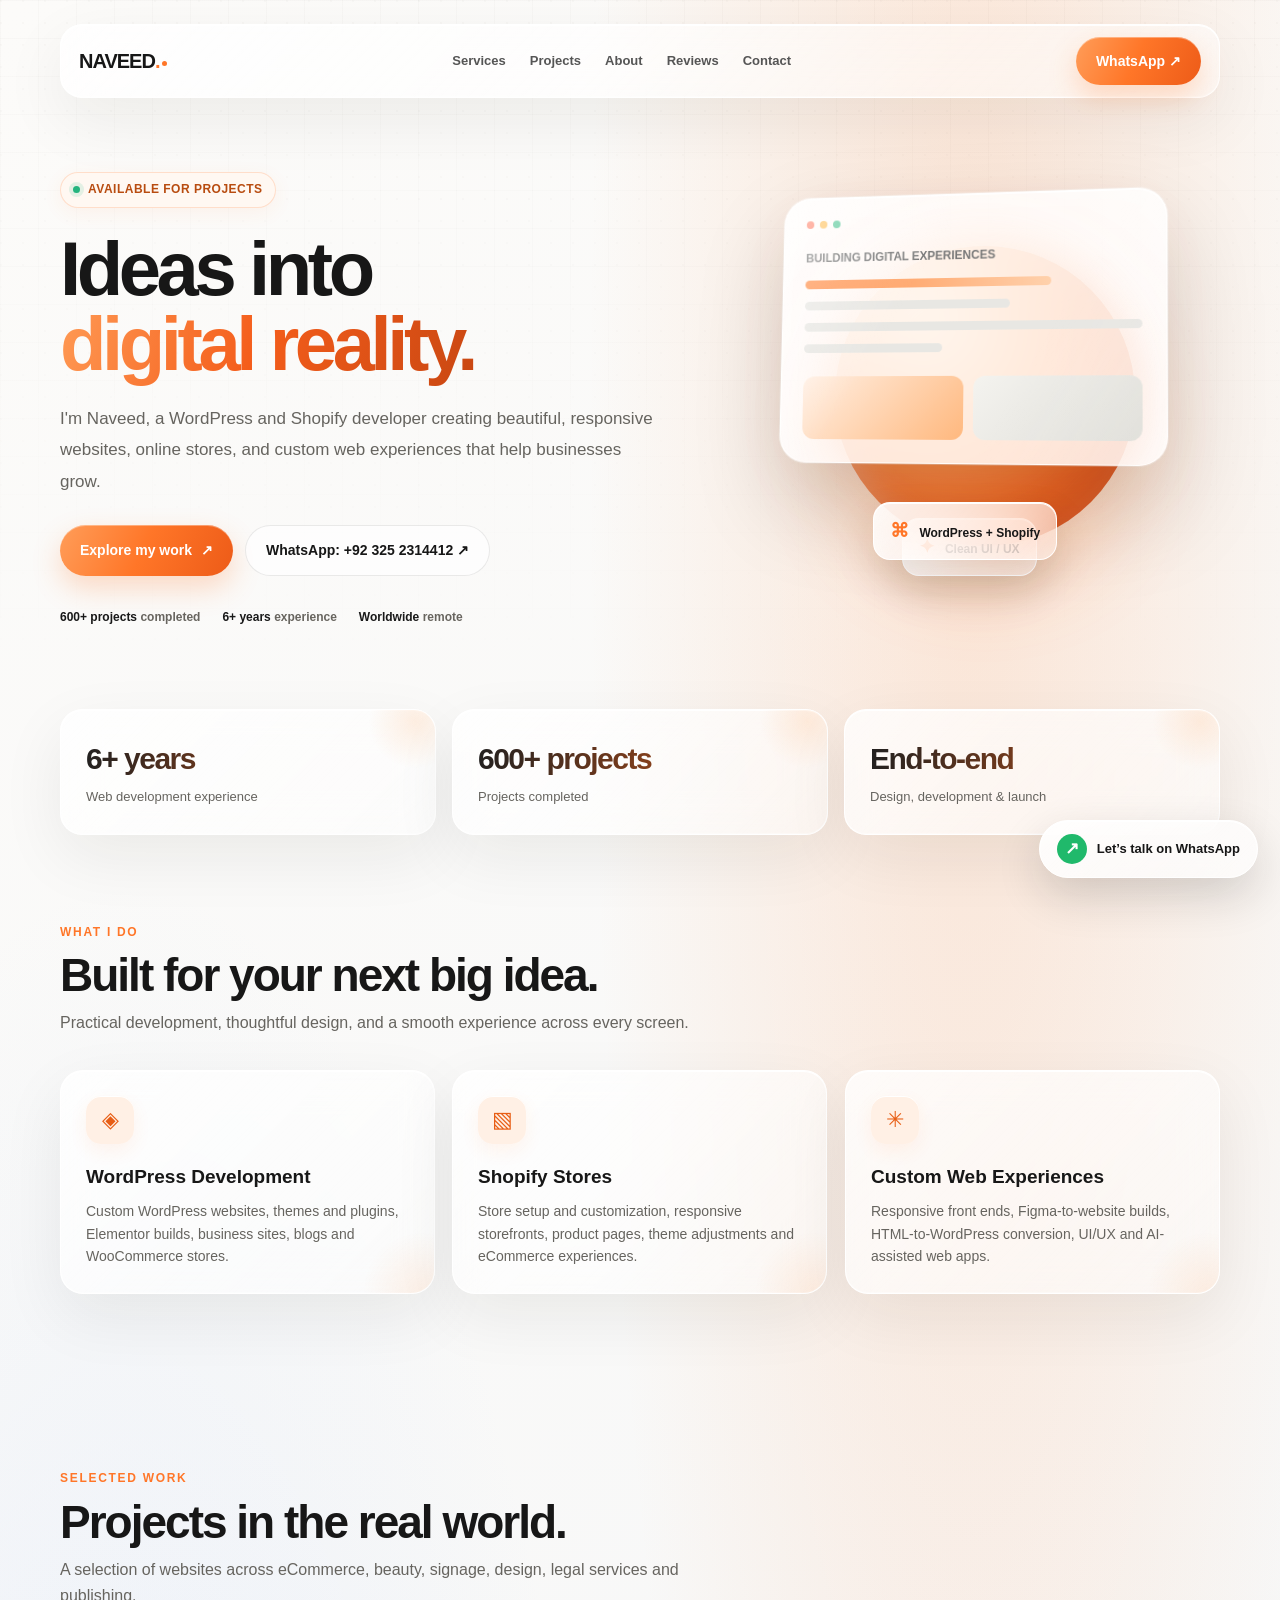
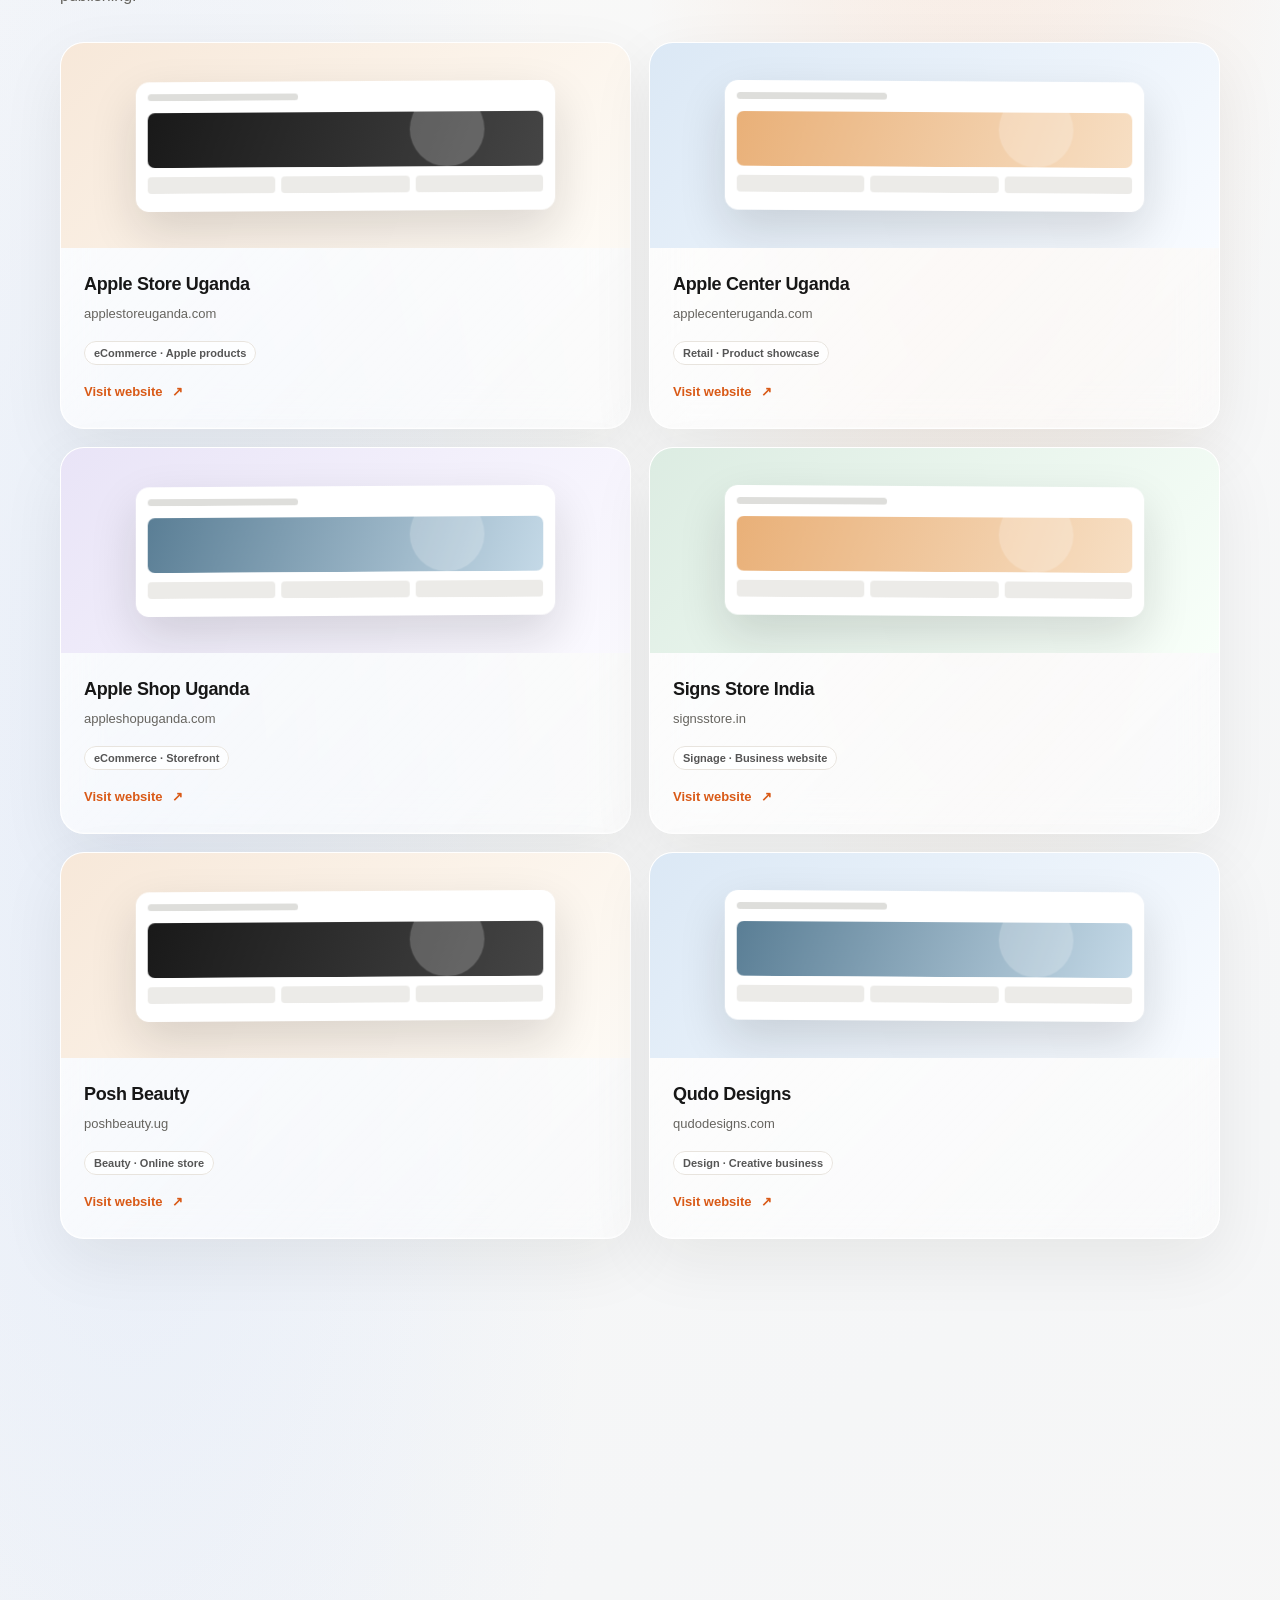
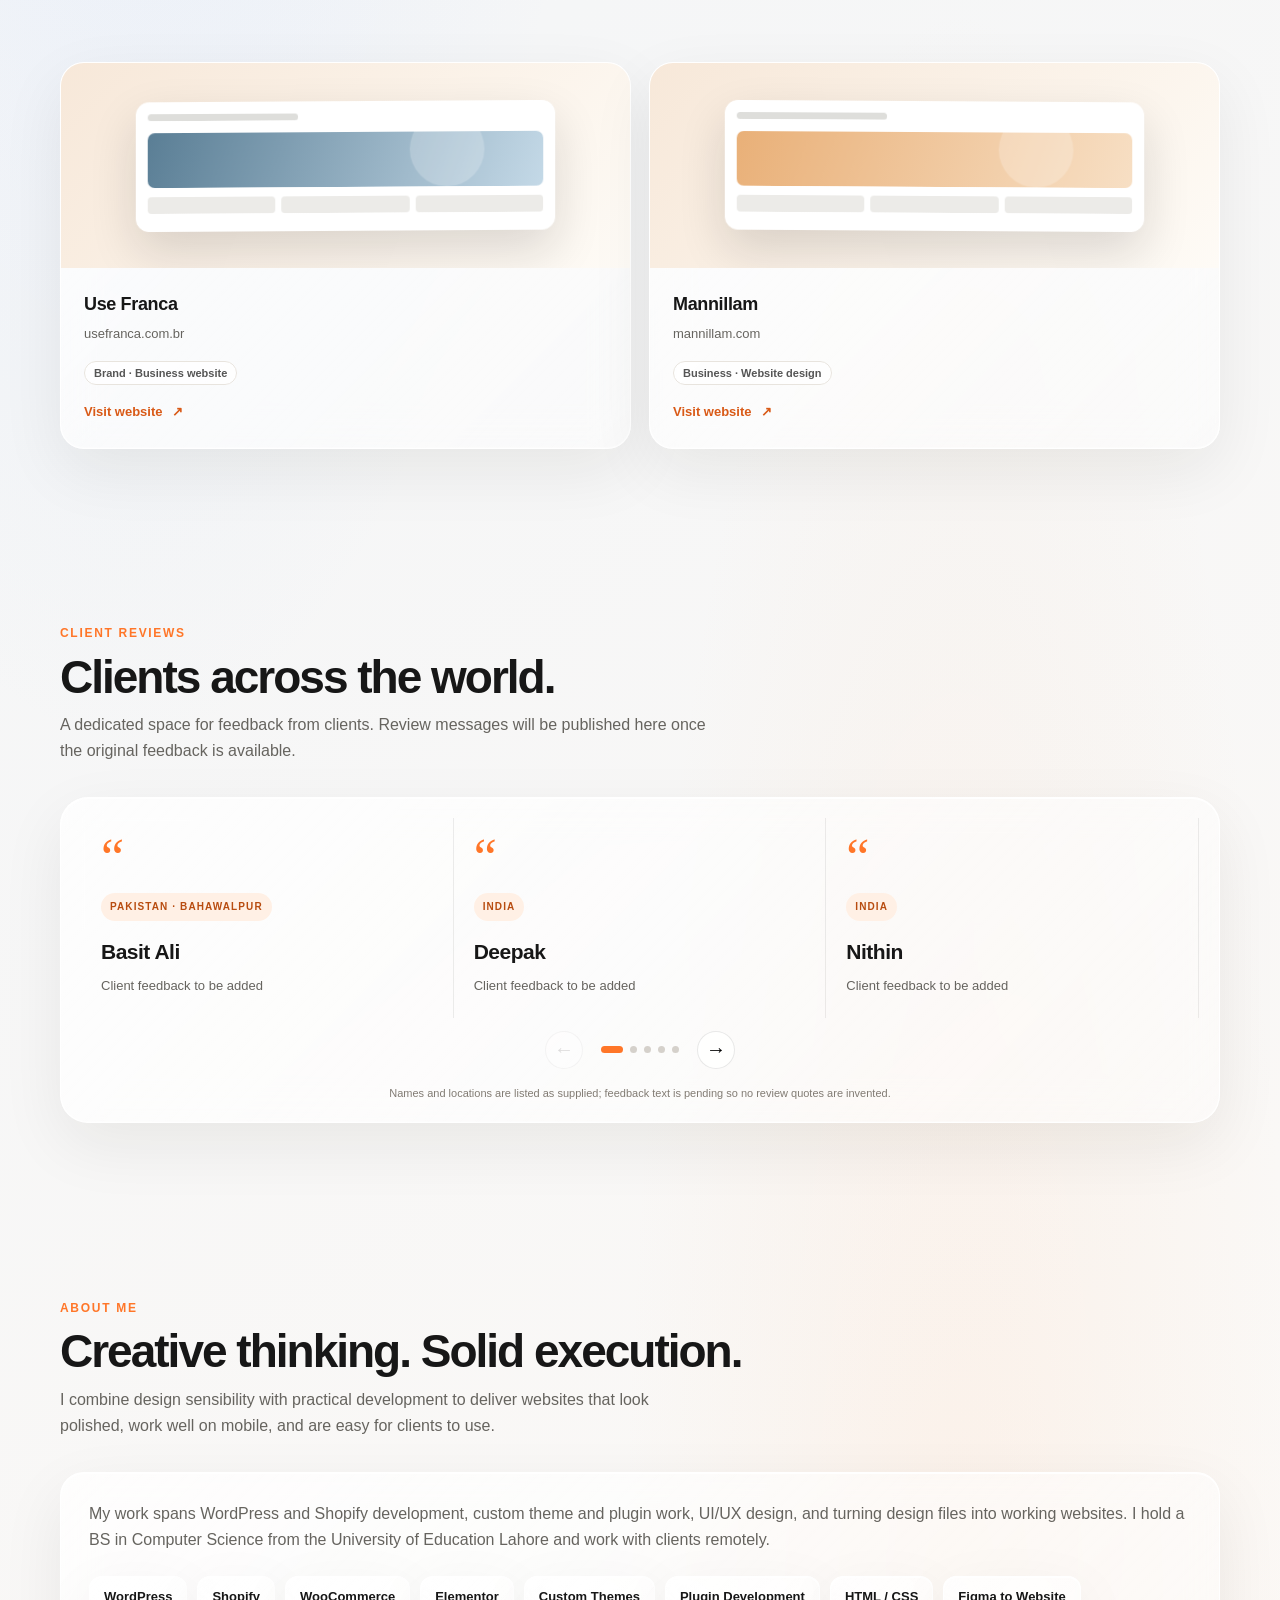
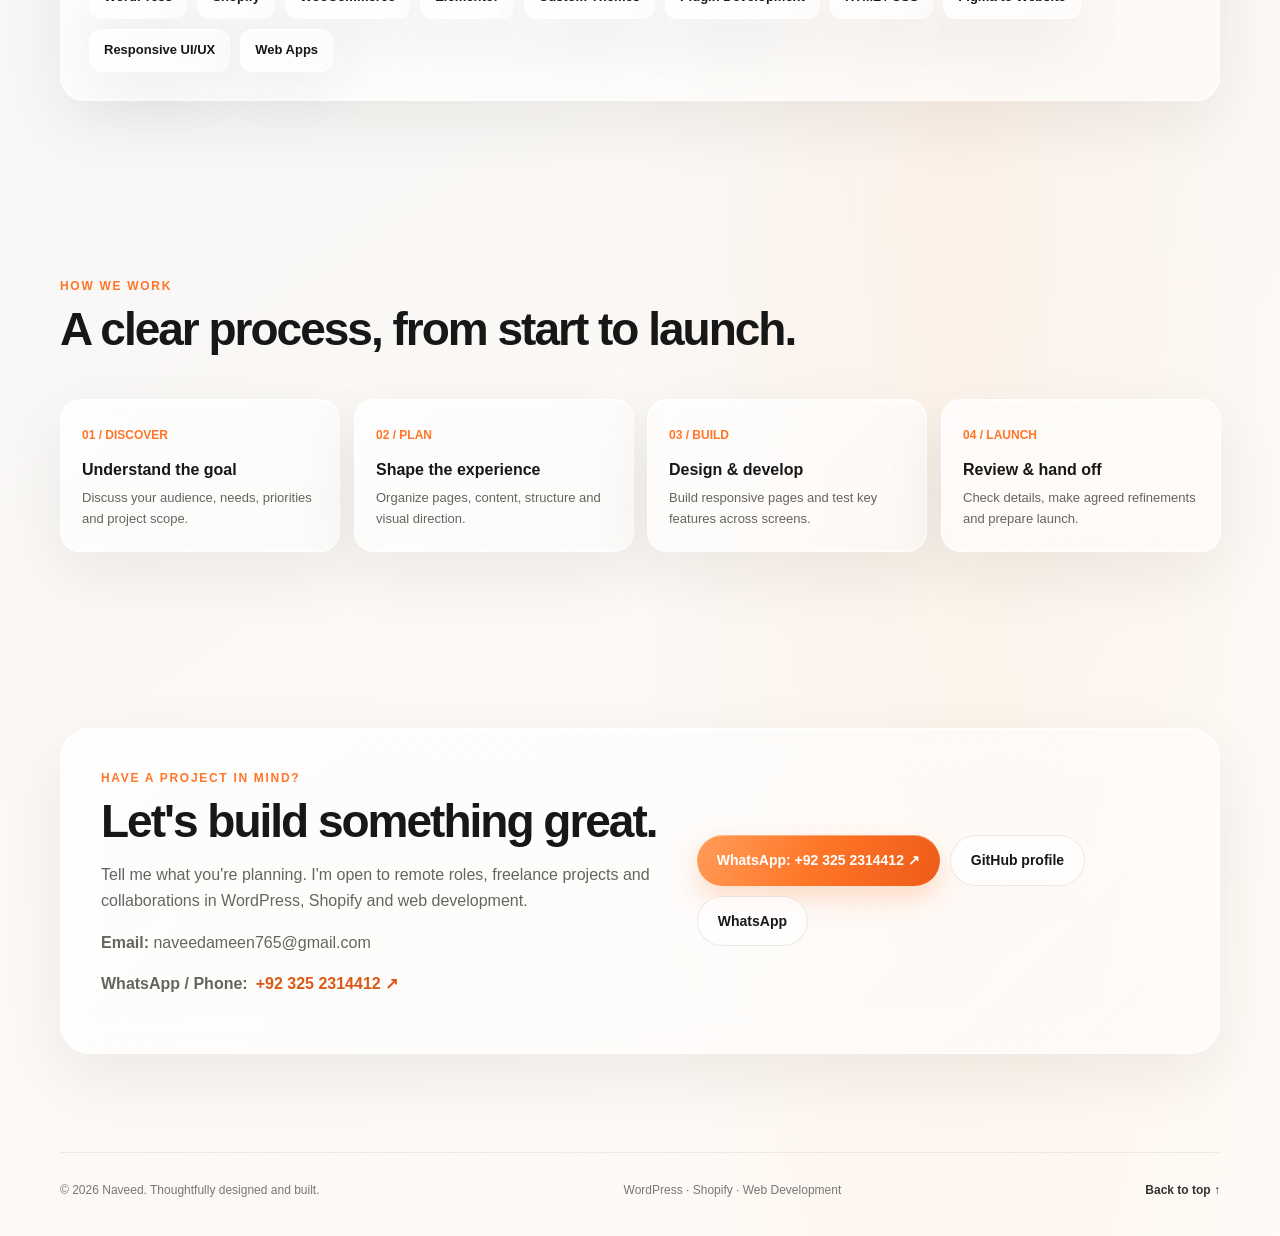
==== commit 220f296c: "Add responsive client review slider" ====
--- a/index.html
+++ b/index.html
@@ -112,6 +112,28 @@
 @media(max-width:800px){.service,.project,.stat,.step,.feedback-card{will-change:auto}.codecard{animation:cardHover 8s ease-in-out infinite}}
 @media(prefers-reduced-motion:reduce){.orb,.codecard,.whatsapp-float{animation:none!important}.service,.project,.stat,.step,.feedback-card{will-change:auto}}
 
+
+/* Accessible responsive client review slider */
+.review-shell{border-radius:28px;padding:20px;overflow:hidden}
+.review-viewport{overflow:hidden;touch-action:pan-y}
+.review-track{display:flex;align-items:stretch;transition:transform .55s cubic-bezier(.2,.75,.25,1);will-change:transform}
+.review-slide{flex:0 0 33.3333%;min-width:0;padding:14px 20px 22px;position:relative}
+.review-slide:not(:last-child){border-right:1px solid rgba(30,30,30,.08)}
+.review-quote{font-family:Georgia,serif;color:var(--orange);font-size:52px;line-height:1;margin-bottom:8px}
+.review-country{display:inline-block;font-size:10px;font-weight:850;letter-spacing:1.1px;color:#b84c10;background:#fff0e5;border-radius:999px;padding:6px 9px}
+.review-slide h3{font-size:21px;letter-spacing:-.5px;margin:14px 0 7px}
+.review-pending{font-size:13px;color:var(--muted);margin:0}
+.review-controls{display:flex;align-items:center;justify-content:center;gap:18px;padding:12px 0 4px}
+.review-arrow{width:38px;height:38px;border-radius:50%;border:1px solid rgba(30,30,30,.1);background:rgba(255,255,255,.8);font-size:20px;cursor:pointer;transition:background .2s,transform .2s}
+.review-arrow:hover{background:#fff0e5;transform:translateY(-2px)}
+.review-dots{display:flex;align-items:center;justify-content:center;gap:7px}
+.review-dot{width:7px;height:7px;padding:0;border:0;border-radius:99px;background:#d5d1cb;cursor:pointer;transition:width .25s,background .25s}
+.review-dot[aria-current="true"]{width:22px;background:var(--orange)}
+.review-note{text-align:center;font-size:11px;color:#817b73;margin:12px 0 0}
+@media(max-width:800px){.review-slide{flex-basis:50%;padding:12px 15px 20px}}
+@media(max-width:540px){.review-shell{padding:12px}.review-slide{flex-basis:100%;padding:14px 12px 20px}.review-slide:not(:last-child){border-right:0}.review-slide h3{font-size:20px}}
+@media(prefers-reduced-motion:reduce){.review-track,.review-arrow,.review-dot{transition:none!important}}
+
 </style>
 </head>
 <body>
@@ -142,7 +164,24 @@
 <div class="project-grid">
 <article class="project glass"><a href="https://applestoreuganda.com/" target="_blank" rel="noopener noreferrer" aria-label="Visit Apple Store Uganda"><div class="project-art"><div class="mock-browser"><div class="mock-top"></div><div class="mock-hero"></div><div class="mock-bottom"><i></i><i></i><i></i></div></div></div></a><div class="project-info"><h3>Apple Store Uganda</h3><p>applestoreuganda.com</p><span class="tag">eCommerce · Apple products</span><div style="margin-top:14px"><a class="project-link" href="https://applestoreuganda.com/" target="_blank" rel="noopener noreferrer">Visit website <span>↗</span></a></div></div></article><article class="project glass"><a href="https://applecenteruganda.com/" target="_blank" rel="noopener noreferrer" aria-label="Visit Apple Center Uganda"><div class="project-art"><div class="mock-browser"><div class="mock-top"></div><div class="mock-hero"></div><div class="mock-bottom"><i></i><i></i><i></i></div></div></div></a><div class="project-info"><h3>Apple Center Uganda</h3><p>applecenteruganda.com</p><span class="tag">Retail · Product showcase</span><div style="margin-top:14px"><a class="project-link" href="https://applecenteruganda.com/" target="_blank" rel="noopener noreferrer">Visit website <span>↗</span></a></div></div></article><article class="project glass"><a href="https://appleshopuganda.com/" target="_blank" rel="noopener noreferrer" aria-label="Visit Apple Shop Uganda"><div class="project-art"><div class="mock-browser"><div class="mock-top"></div><div class="mock-hero"></div><div class="mock-bottom"><i></i><i></i><i></i></div></div></div></a><div class="project-info"><h3>Apple Shop Uganda</h3><p>appleshopuganda.com</p><span class="tag">eCommerce · Storefront</span><div style="margin-top:14px"><a class="project-link" href="https://appleshopuganda.com/" target="_blank" rel="noopener noreferrer">Visit website <span>↗</span></a></div></div></article><article class="project glass"><a href="https://signsstore.in/" target="_blank" rel="noopener noreferrer" aria-label="Visit Signs Store India"><div class="project-art"><div class="mock-browser"><div class="mock-top"></div><div class="mock-hero"></div><div class="mock-bottom"><i></i><i></i><i></i></div></div></div></a><div class="project-info"><h3>Signs Store India</h3><p>signsstore.in</p><span class="tag">Signage · Business website</span><div style="margin-top:14px"><a class="project-link" href="https://signsstore.in/" target="_blank" rel="noopener noreferrer">Visit website <span>↗</span></a></div></div></article><article class="project glass"><a href="https://poshbeauty.ug/" target="_blank" rel="noopener noreferrer" aria-label="Visit Posh Beauty"><div class="project-art"><div class="mock-browser"><div class="mock-top"></div><div class="mock-hero"></div><div class="mock-bottom"><i></i><i></i><i></i></div></div></div></a><div class="project-info"><h3>Posh Beauty</h3><p>poshbeauty.ug</p><span class="tag">Beauty · Online store</span><div style="margin-top:14px"><a class="project-link" href="https://poshbeauty.ug/" target="_blank" rel="noopener noreferrer">Visit website <span>↗</span></a></div></div></article><article class="project glass"><a href="https://qudodesigns.com/" target="_blank" rel="noopener noreferrer" aria-label="Visit Qudo Designs"><div class="project-art"><div class="mock-browser"><div class="mock-top"></div><div class="mock-hero"></div><div class="mock-bottom"><i></i><i></i><i></i></div></div></div></a><div class="project-info"><h3>Qudo Designs</h3><p>qudodesigns.com</p><span class="tag">Design · Creative business</span><div style="margin-top:14px"><a class="project-link" href="https://qudodesigns.com/" target="_blank" rel="noopener noreferrer">Visit website <span>↗</span></a></div></div></article><article class="project glass"><a href="https://lawsandlegals.com/" target="_blank" rel="noopener noreferrer" aria-label="Visit Laws & Legals"><div class="project-art"><div class="mock-browser"><div class="mock-top"></div><div class="mock-hero"></div><div class="mock-bottom"><i></i><i></i><i></i></div></div></div></a><div class="project-info"><h3>Laws & Legals</h3><p>lawsandlegals.com</p><span class="tag">Legal · Professional website</span><div style="margin-top:14px"><a class="project-link" href="https://lawsandlegals.com/" target="_blank" rel="noopener noreferrer">Visit website <span>↗</span></a></div></div></article><article class="project glass"><a href="https://jantantra24news.com/" target="_blank" rel="noopener noreferrer" aria-label="Visit Jantantra 24 News"><div class="project-art"><div class="mock-browser"><div class="mock-top"></div><div class="mock-hero"></div><div class="mock-bottom"><i></i><i></i><i></i></div></div></div></a><div class="project-info"><h3>Jantantra 24 News</h3><p>jantantra24news.com</p><span class="tag">News · Digital publishing</span><div style="margin-top:14px"><a class="project-link" href="https://jantantra24news.com/" target="_blank" rel="noopener noreferrer">Visit website <span>↗</span></a></div></div></article><article class="project glass"><a href="https://usefranca.com.br/" target="_blank" rel="noopener noreferrer" aria-label="Visit Use Franca"><div class="project-art"><div class="mock-browser"><div class="mock-top"></div><div class="mock-hero"></div><div class="mock-bottom"><i></i><i></i><i></i></div></div></div></a><div class="project-info"><h3>Use Franca</h3><p>usefranca.com.br</p><span class="tag">Brand · Business website</span><div style="margin-top:14px"><a class="project-link" href="https://usefranca.com.br/" target="_blank" rel="noopener noreferrer">Visit website <span>↗</span></a></div></div></article><article class="project glass"><a href="https://mannillam.com/" target="_blank" rel="noopener noreferrer" aria-label="Visit Mannillam"><div class="project-art"><div class="mock-browser"><div class="mock-top"></div><div class="mock-hero"></div><div class="mock-bottom"><i></i><i></i><i></i></div></div></div></a><div class="project-info"><h3>Mannillam</h3><p>mannillam.com</p><span class="tag">Business · Website design</span><div style="margin-top:14px"><a class="project-link" href="https://mannillam.com/" target="_blank" rel="noopener noreferrer">Visit website <span>↗</span></a></div></div></article>
 </div></section>
-<section class="section" id="feedback"><div class="section-head"><div><div class="kicker">Client experience</div><h2>Good work starts with trust.</h2><p class="sub">A professional project experience matters as much as the finished website. I focus on the details that help projects run smoothly.</p></div></div><div class="feedback-grid"><article class="feedback-card glass"><div class="feedback-symbol">✦</div><h3>Clear communication</h3><p>Understand the scope, agree on priorities, and keep project updates straightforward from start to finish.</p><span class="feedback-label">CLIENT-FIRST APPROACH</span></article><article class="feedback-card glass"><div class="feedback-symbol">↗</div><h3>Careful delivery</h3><p>Responsive layouts, attention to visual details, and a practical review before handoff.</p><span class="feedback-label">QUALITY FOCUSED</span></article><article class="feedback-card glass"><div class="feedback-symbol">◇</div><h3>Built around your goals</h3><p>Whether it is a business website or an online store, the build should fit your audience and real needs.</p><span class="feedback-label">TAILORED SOLUTIONS</span></article></div></section>
+<section class="section" id="feedback">
+<div class="section-head"><div><div class="kicker">Client reviews</div><h2>Clients across the world.</h2><p class="sub">A dedicated space for feedback from clients. Review messages will be published here once the original feedback is available.</p></div></div>
+<div class="review-shell glass">
+  <div class="review-viewport" aria-label="Client review slider">
+    <div class="review-track">
+      <article class="review-slide"><div class="review-quote">“</div><span class="review-country">PAKISTAN · BAHAWALPUR</span><h3>Basit Ali</h3><p class="review-pending">Client feedback to be added</p></article>
+      <article class="review-slide"><div class="review-quote">“</div><span class="review-country">INDIA</span><h3>Deepak</h3><p class="review-pending">Client feedback to be added</p></article>
+      <article class="review-slide"><div class="review-quote">“</div><span class="review-country">INDIA</span><h3>Nithin</h3><p class="review-pending">Client feedback to be added</p></article>
+      <article class="review-slide"><div class="review-quote">“</div><span class="review-country">INDIA</span><h3>Rajish</h3><p class="review-pending">Client feedback to be added</p></article>
+      <article class="review-slide"><div class="review-quote">“</div><span class="review-country">UGANDA</span><h3>MC Danial</h3><p class="review-pending">Client feedback to be added</p></article>
+      <article class="review-slide"><div class="review-quote">“</div><span class="review-country">CANADA</span><h3>Client in Canada</h3><p class="review-pending">Client name and feedback to be added</p></article>
+      <article class="review-slide"><div class="review-quote">“</div><span class="review-country">UNITED STATES</span><h3>Client in the USA</h3><p class="review-pending">Client name and feedback to be added</p></article>
+    </div>
+  </div>
+  <div class="review-controls"><button class="review-arrow" type="button" data-review-prev aria-label="Previous reviews">←</button><div class="review-dots" aria-label="Choose review slide"></div><button class="review-arrow" type="button" data-review-next aria-label="Next reviews">→</button></div>
+  <p class="review-note">Names and locations are listed as supplied; feedback text is pending so no review quotes are invented.</p>
+</div>
+</section>
 <section class="section" id="about"><div class="section-head"><div><div class="kicker">About me</div><h2>Creative thinking. Solid execution.</h2><p class="sub">I combine design sensibility with practical development to deliver websites that look polished, work well on mobile, and are easy for clients to use.</p></div></div>
 <div class="glass" style="padding:28px;border-radius:24px"><p style="margin-top:0;color:var(--muted)">My work spans WordPress and Shopify development, custom theme and plugin work, UI/UX design, and turning design files into working websites. I hold a BS in Computer Science from the University of Education Lahore and work with clients remotely.</p><div class="skills"><span class="skill glass">WordPress</span><span class="skill glass">Shopify</span><span class="skill glass">WooCommerce</span><span class="skill glass">Elementor</span><span class="skill glass">Custom Themes</span><span class="skill glass">Plugin Development</span><span class="skill glass">HTML / CSS</span><span class="skill glass">Figma to Website</span><span class="skill glass">Responsive UI/UX</span><span class="skill glass">Web Apps</span></div></div>
 </section>
@@ -187,5 +226,50 @@
 })();
 </script>
 
+
+<script>
+(function(){
+  var viewport=document.querySelector('.review-viewport');
+  var track=document.querySelector('.review-track');
+  if(!viewport||!track)return;
+  var slides=Array.prototype.slice.call(track.children);
+  var dotsWrap=document.querySelector('.review-dots');
+  var prev=document.querySelector('[data-review-prev]');
+  var next=document.querySelector('[data-review-next]');
+  var index=0,timer=null,startX=0;
+  var reduced=window.matchMedia('(prefers-reduced-motion: reduce)').matches;
+  function perView(){return window.matchMedia('(max-width:540px)').matches?1:(window.matchMedia('(max-width:800px)').matches?2:3);}
+  function maxIndex(){return Math.max(0,slides.length-perView());}
+  function renderDots(){
+    dotsWrap.innerHTML='';
+    for(var i=0;i<=maxIndex();i++){
+      var b=document.createElement('button');b.type='button';b.className='review-dot';b.setAttribute('aria-label','Show review group '+(i+1));
+      (function(n,button){button.addEventListener('click',function(){go(n);restart();});})(i,b);
+      dotsWrap.appendChild(b);
+    }
+  }
+  function update(){
+    index=Math.max(0,Math.min(index,maxIndex()));
+    var basis=100/perView();
+    track.style.transform='translateX(-'+(index*basis)+'%)';
+    Array.prototype.forEach.call(dotsWrap.children,function(dot,i){dot.setAttribute('aria-current',i===index?'true':'false');});
+    prev.disabled=index===0;next.disabled=index===maxIndex();
+    prev.style.opacity=prev.disabled?'.45':'1';next.style.opacity=next.disabled?'.45':'1';
+  }
+  function go(n){index=n;update();}
+  function advance(){go(index>=maxIndex()?0:index+1);}
+  function stop(){if(timer){window.clearInterval(timer);timer=null;}}
+  function restart(){stop();if(!reduced&&maxIndex()>0)timer=window.setInterval(advance,5000);}
+  prev.addEventListener('click',function(){go(index<=0?maxIndex():index-1);restart();});
+  next.addEventListener('click',function(){go(index>=maxIndex()?0:index+1);restart();});
+  viewport.addEventListener('mouseenter',stop);viewport.addEventListener('mouseleave',restart);
+  viewport.addEventListener('focusin',stop);viewport.addEventListener('focusout',restart);
+  viewport.addEventListener('touchstart',function(e){startX=e.changedTouches[0].clientX;stop();},{passive:true});
+  viewport.addEventListener('touchend',function(e){var delta=e.changedTouches[0].clientX-startX;if(Math.abs(delta)>45){go(delta<0?(index>=maxIndex()?0:index+1):(index<=0?maxIndex():index-1));}restart();},{passive:true});
+  window.addEventListener('resize',function(){renderDots();update();});
+  renderDots();update();restart();
+})();
+</script>
+
 </body>
 </html>
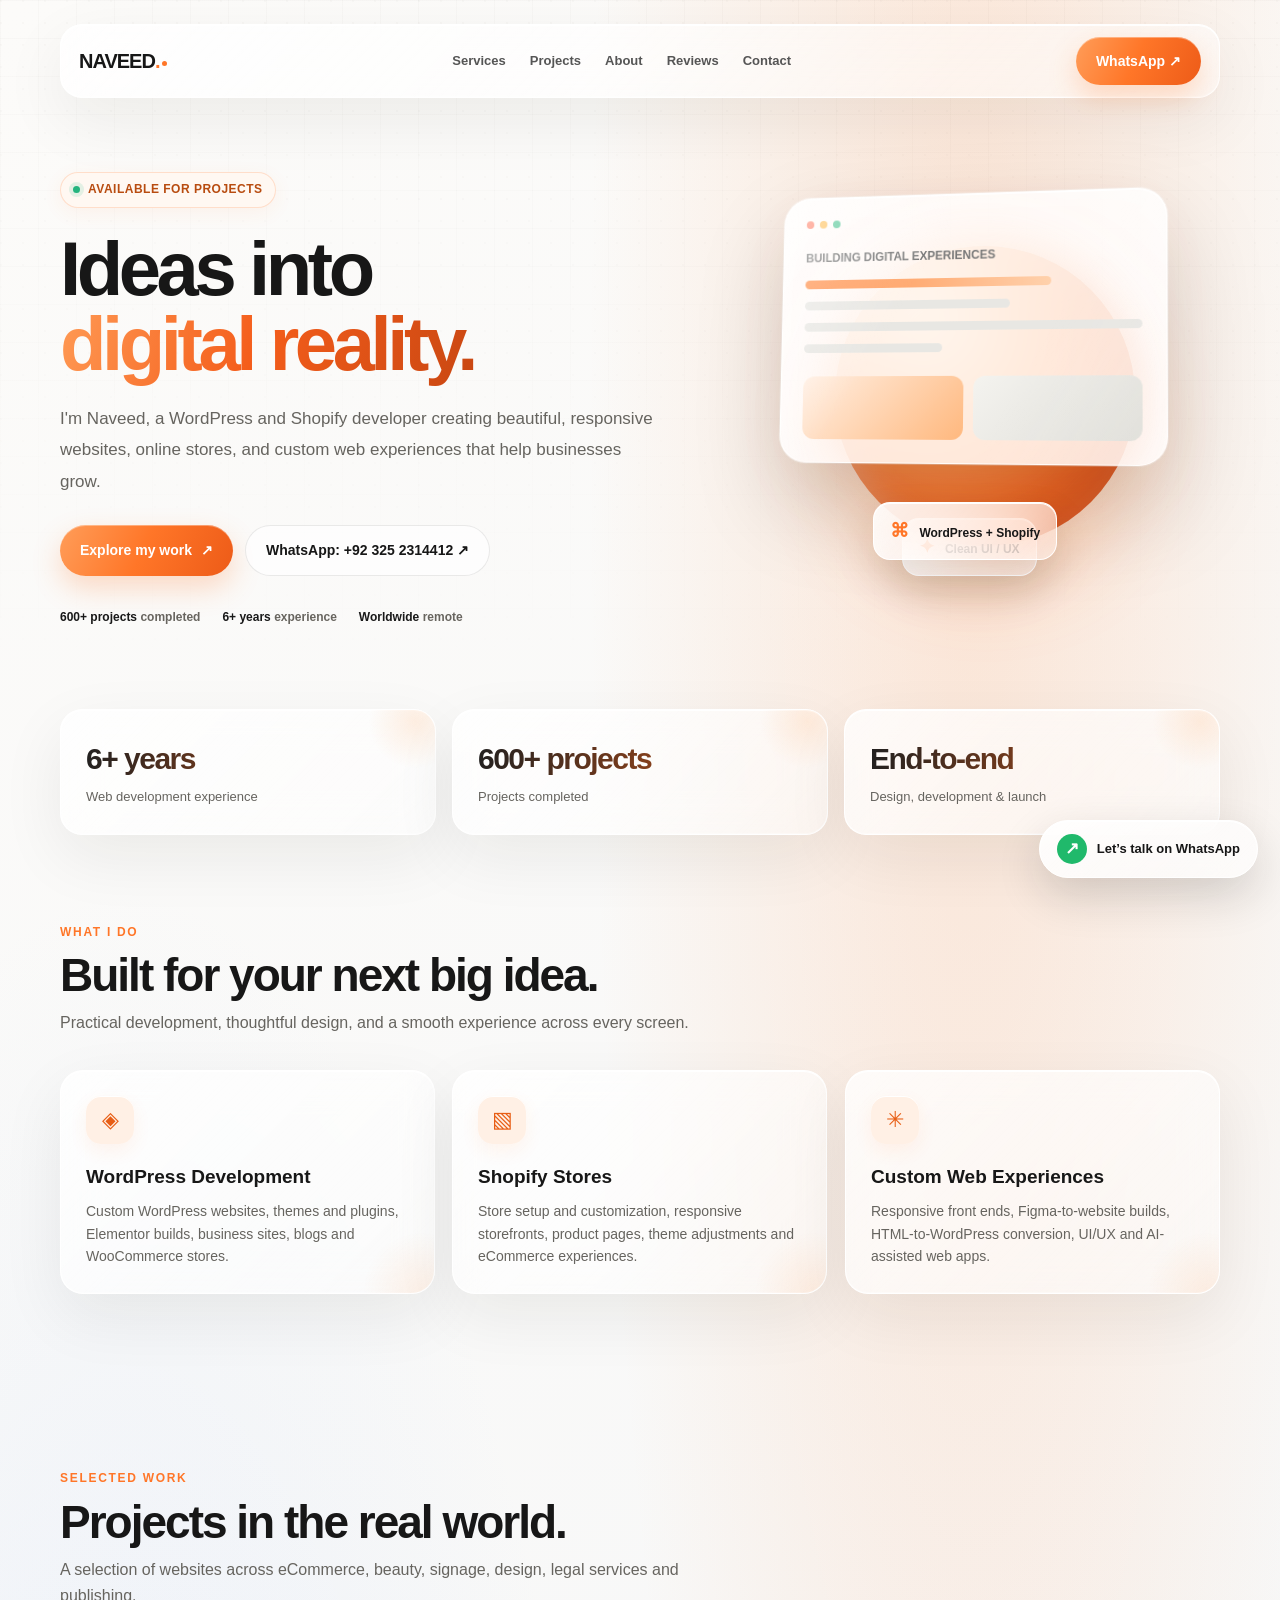
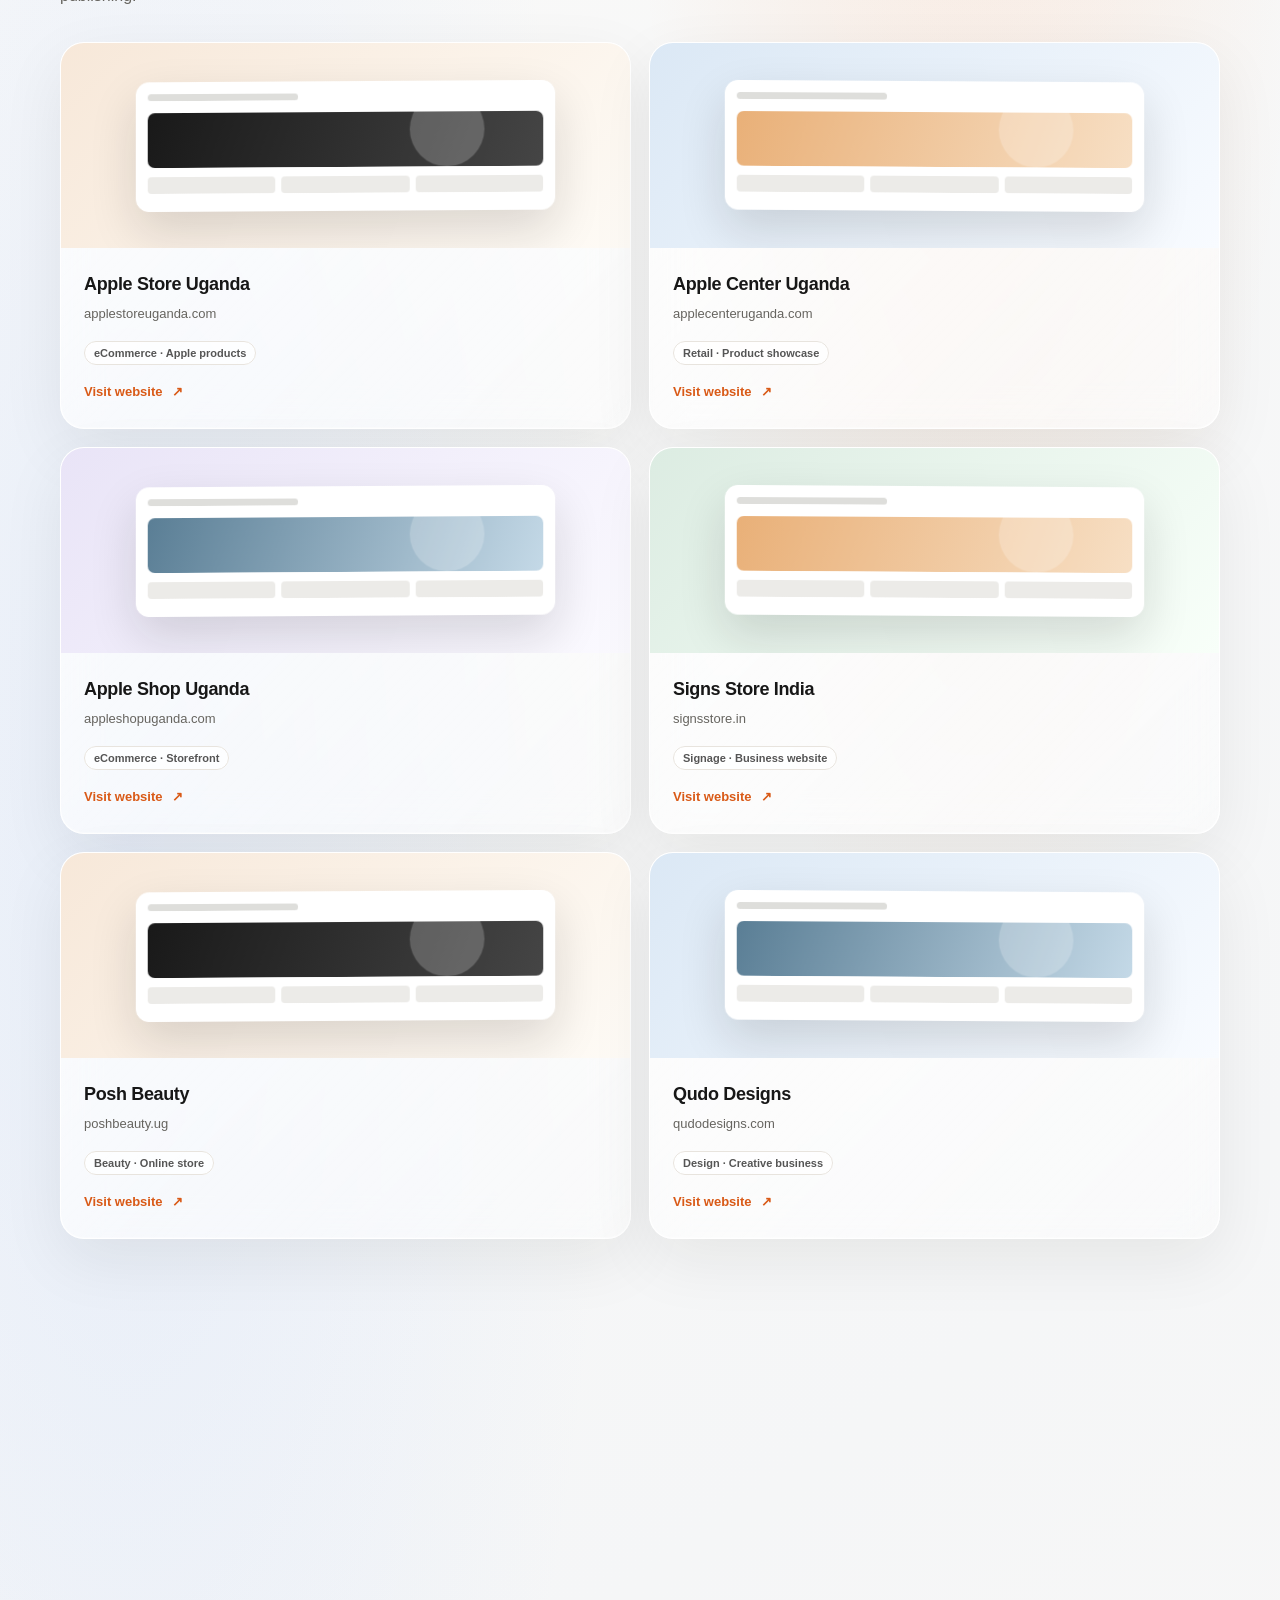
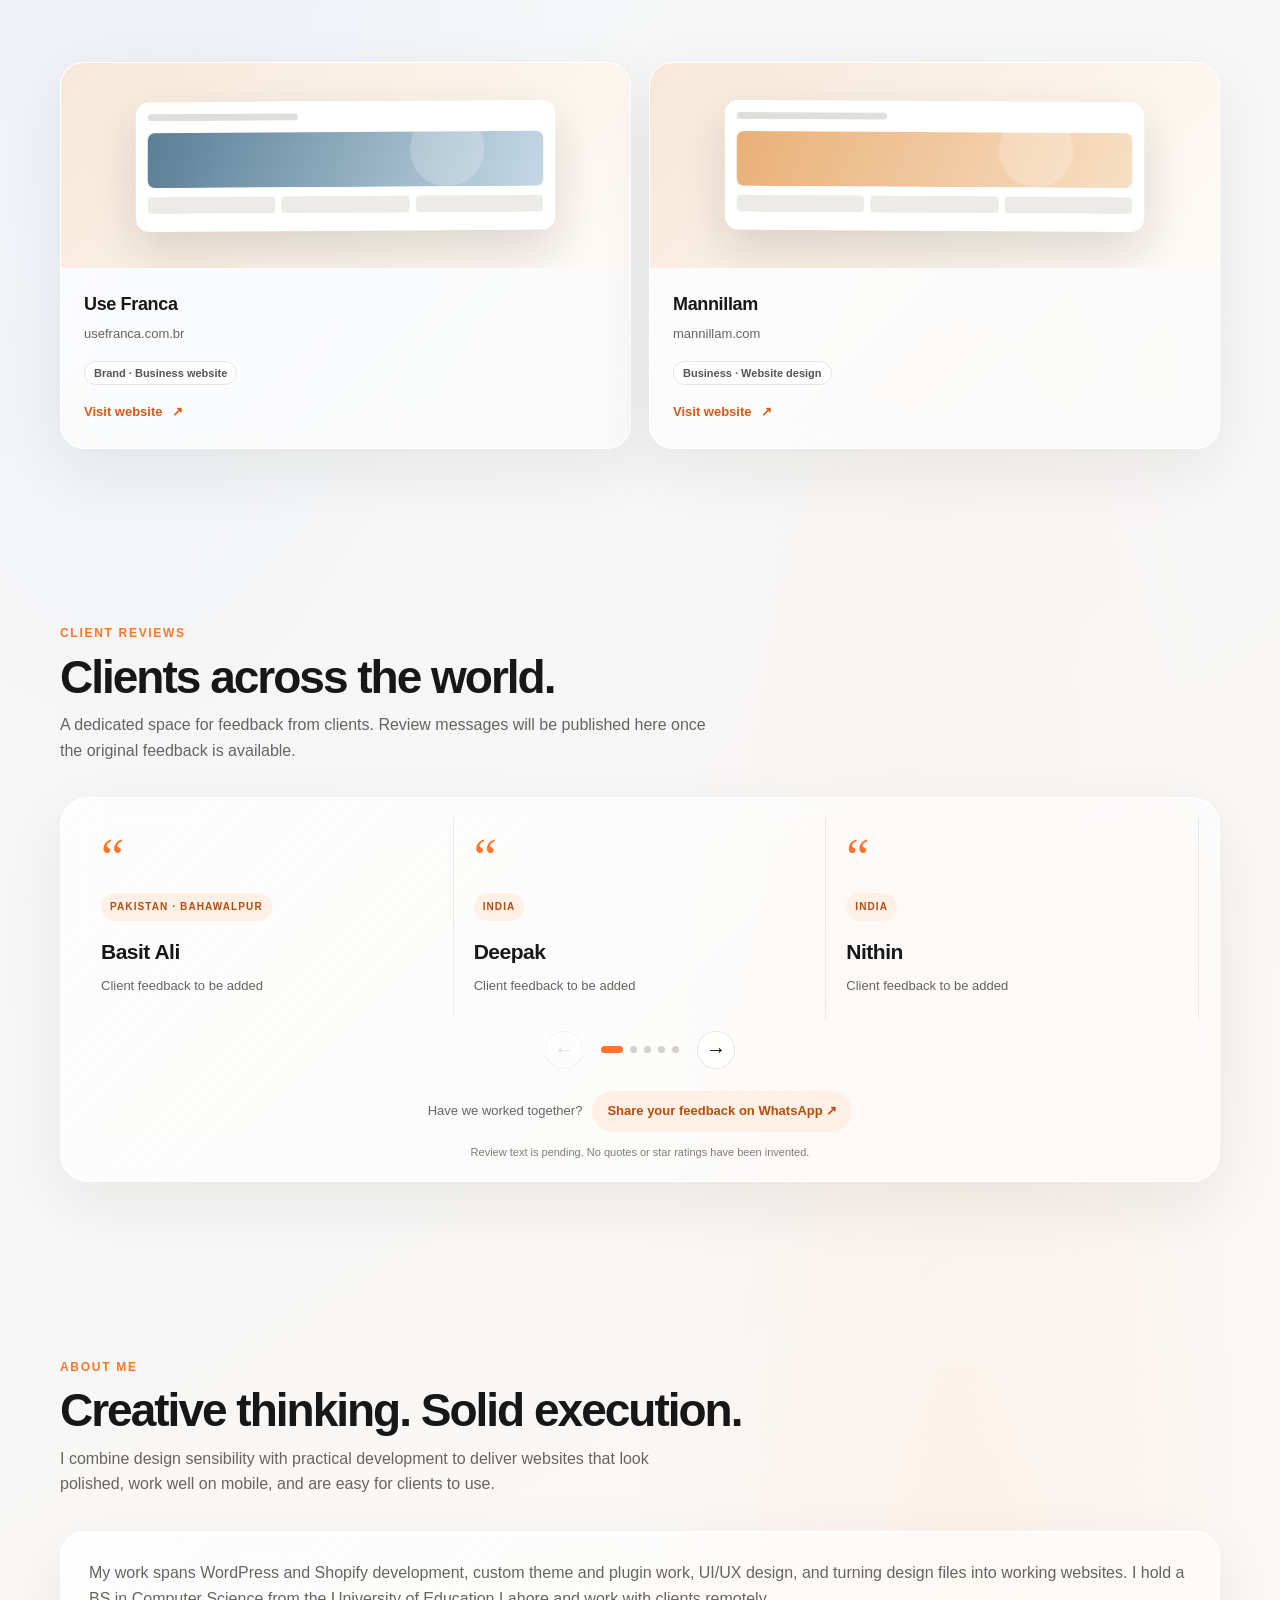
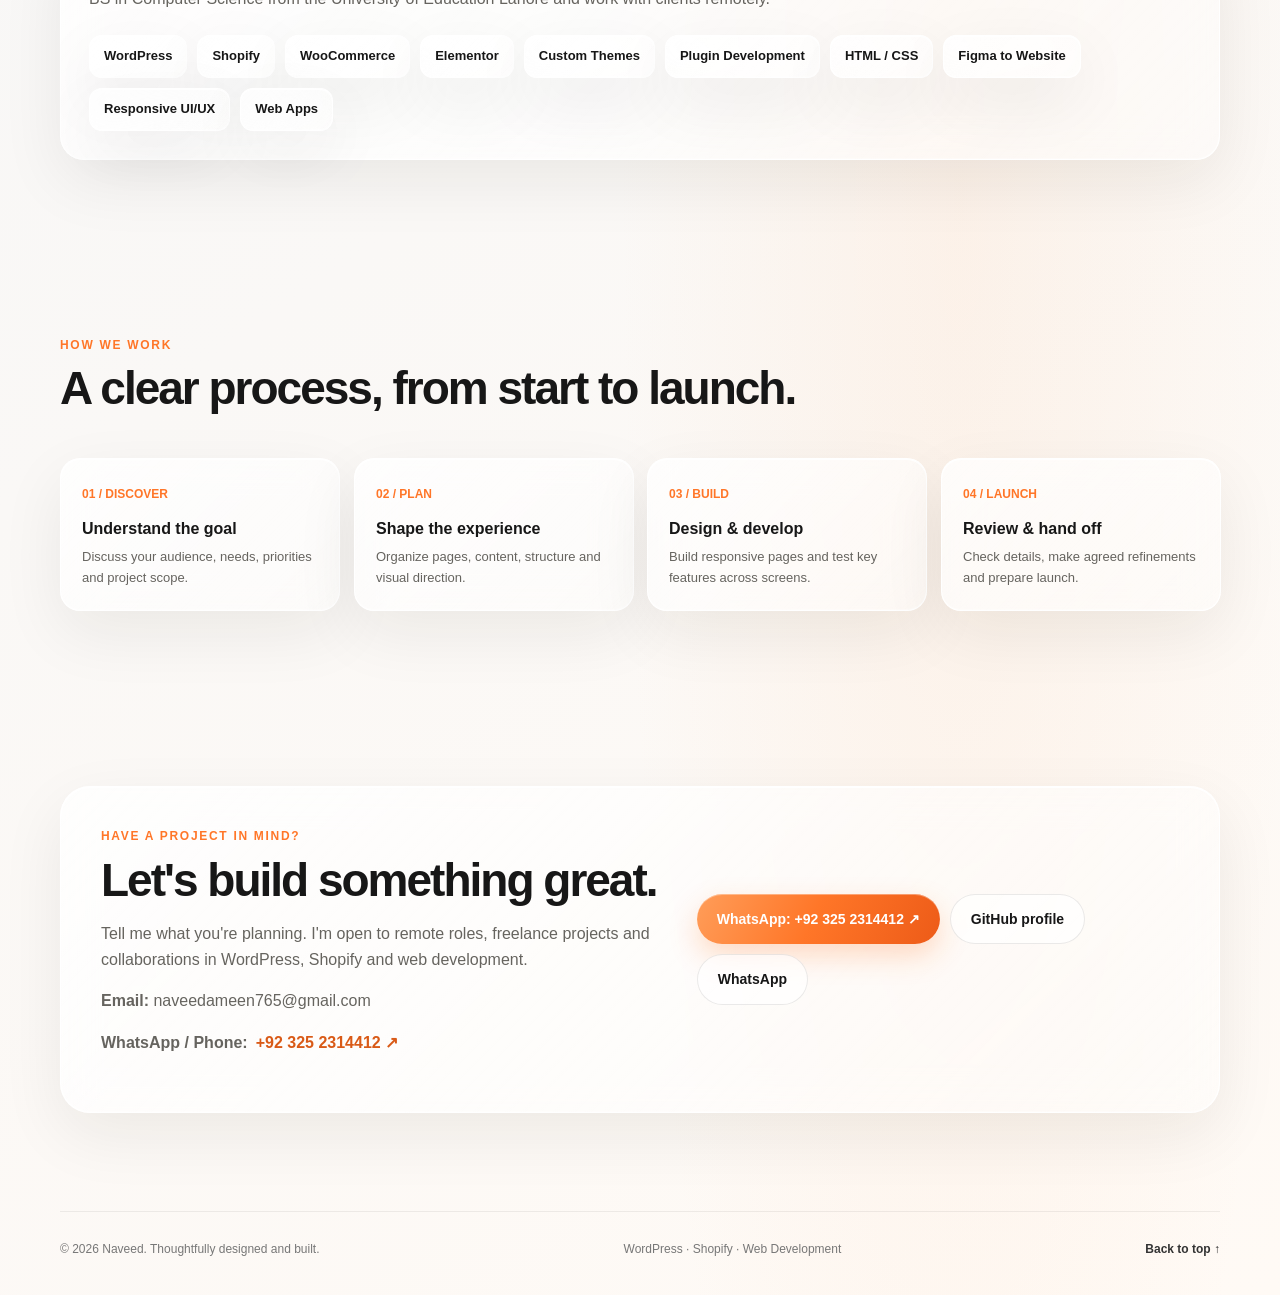
==== commit c36383af: "Improve review slider and mobile responsiveness" ====
--- a/index.html
+++ b/index.html
@@ -133,6 +133,76 @@
 @media(max-width:800px){.review-slide{flex-basis:50%;padding:12px 15px 20px}}
 @media(max-width:540px){.review-shell{padding:12px}.review-slide{flex-basis:100%;padding:14px 12px 20px}.review-slide:not(:last-child){border-right:0}.review-slide h3{font-size:20px}}
 @media(prefers-reduced-motion:reduce){.review-track,.review-arrow,.review-dot{transition:none!important}}
+
+
+/* Mobile layout and slider reliability fixes */
+html,body{max-width:100%;overflow-x:clip}
+img,video,iframe{max-width:100%}
+.wrap{width:min(1160px,calc(100% - 32px))}
+.nav{min-width:0;gap:10px}
+.navlinks{min-width:0;flex-wrap:wrap}
+.hero>*{min-width:0}
+.hero h1{overflow-wrap:normal;word-break:normal}
+.lead,.sub,.project-info p,.service p,.step p{overflow-wrap:anywhere}
+.actions .btn,.contact-actions .btn{max-width:100%;white-space:normal;text-align:center}
+.review-shell{width:100%;min-width:0}
+.review-viewport{width:100%;min-width:0}
+.review-track{width:100%;align-items:stretch}
+.review-slide{box-sizing:border-box;min-width:0;overflow-wrap:anywhere}
+.review-invite{display:flex;justify-content:center;align-items:center;flex-wrap:wrap;gap:10px;margin:18px 8px 4px;text-align:center;font-size:13px}
+.review-invite span{color:var(--muted)}
+.review-invite a{display:inline-flex;align-items:center;justify-content:center;padding:10px 15px;border-radius:999px;background:#fff0e5;color:#b84c10;font-weight:800}
+.review-arrow:focus-visible,.review-dot:focus-visible,.review-invite a:focus-visible{outline:3px solid #ff9a52;outline-offset:3px}
+@media(max-width:800px){
+ .wrap{width:calc(100% - 28px)}
+ .nav{flex-wrap:wrap;justify-content:space-between}
+ .navlinks{order:3;width:100%;justify-content:center;gap:18px;padding:4px 0 1px}
+ .navlinks a{display:inline!important}
+ .hero{min-height:0;grid-template-columns:minmax(0,1fr);gap:8px}
+ .hero h1{font-size:clamp(42px,9vw,62px);letter-spacing:-2.5px}
+ .visual{width:100%;min-width:0;overflow:visible}
+ .stats{grid-template-columns:repeat(3,minmax(0,1fr))}
+ .stat{min-width:0}
+ .stat strong{font-size:clamp(18px,3vw,25px);overflow-wrap:anywhere}
+ .services{grid-template-columns:repeat(2,minmax(0,1fr))}
+ .project-grid{grid-template-columns:repeat(2,minmax(0,1fr))}
+ .process{grid-template-columns:repeat(2,minmax(0,1fr))}
+ .contact{min-width:0}
+}
+@media(max-width:540px){
+ .wrap{width:calc(100% - 24px)}
+ .nav{top:4px;padding:10px;border-radius:18px;gap:8px}
+ .brand{font-size:16px}
+ .navlinks{gap:8px 16px;font-size:12px}
+ .nav>.btn{font-size:11px;padding:9px 11px;max-width:55%}
+ .hero{padding-top:45px;padding-bottom:30px}
+ .hero h1{font-size:clamp(39px,11vw,49px);letter-spacing:-2px}
+ .actions{align-items:stretch}
+ .actions .btn{flex:1 1 100%;width:100%}
+ .mini-proof{gap:10px 14px}
+ .visual{min-height:285px}
+ .codecard{width:min(86%,340px);padding:16px}
+ .chip-one{right:0}
+ .chip-two{left:0}
+ .stats{grid-template-columns:1fr;gap:10px}
+ .stat{padding:17px 18px}
+ .stat strong{font-size:25px}
+ .services,.project-grid,.process{grid-template-columns:minmax(0,1fr)}
+ .section{padding:48px 0}
+ .section h2{font-size:clamp(29px,8vw,38px);letter-spacing:-1.2px}
+ .project-art{height:175px}
+ .contact{padding:22px 18px}
+ .contact-actions{width:100%}
+ .contact-actions .btn{width:100%;flex:1 1 100%}
+ .phone-line{align-items:flex-start}
+ .whatsapp-float{right:10px;bottom:10px;max-width:calc(100vw - 20px)}
+ .review-shell{padding:10px;border-radius:22px}
+ .review-slide{padding:12px 10px 18px}
+ .review-slide h3{font-size:21px}
+ .review-controls{gap:14px}
+ .review-note{padding:0 8px;line-height:1.5}
+}
+@media(prefers-reduced-motion:reduce){.review-track{transition:none!important}}
 
 </style>
 </head>
@@ -179,7 +249,7 @@
     </div>
   </div>
   <div class="review-controls"><button class="review-arrow" type="button" data-review-prev aria-label="Previous reviews">←</button><div class="review-dots" aria-label="Choose review slide"></div><button class="review-arrow" type="button" data-review-next aria-label="Next reviews">→</button></div>
-  <p class="review-note">Names and locations are listed as supplied; feedback text is pending so no review quotes are invented.</p>
+  <div class="review-invite"><span>Have we worked together?</span><a href="https://api.whatsapp.com/send?phone=923252314412&amp;text=Hi%20Naveed%2C%20I%27d%20like%20to%20share%20feedback%20about%20our%20project." target="_blank" rel="noopener noreferrer">Share your feedback on WhatsApp ↗</a></div><p class="review-note">Review text is pending. No quotes or star ratings have been invented.</p>
 </div>
 </section>
 <section class="section" id="about"><div class="section-head"><div><div class="kicker">About me</div><h2>Creative thinking. Solid execution.</h2><p class="sub">I combine design sensibility with practical development to deliver websites that look polished, work well on mobile, and are easy for clients to use.</p></div></div>
@@ -250,8 +320,8 @@
   }
   function update(){
     index=Math.max(0,Math.min(index,maxIndex()));
-    var basis=100/perView();
-    track.style.transform='translateX(-'+(index*basis)+'%)';
+    var slideWidth=slides.length?slides[0].getBoundingClientRect().width:0;
+    track.style.transform='translate3d(-'+(index*slideWidth)+'px,0,0)';
     Array.prototype.forEach.call(dotsWrap.children,function(dot,i){dot.setAttribute('aria-current',i===index?'true':'false');});
     prev.disabled=index===0;next.disabled=index===maxIndex();
     prev.style.opacity=prev.disabled?'.45':'1';next.style.opacity=next.disabled?'.45':'1';
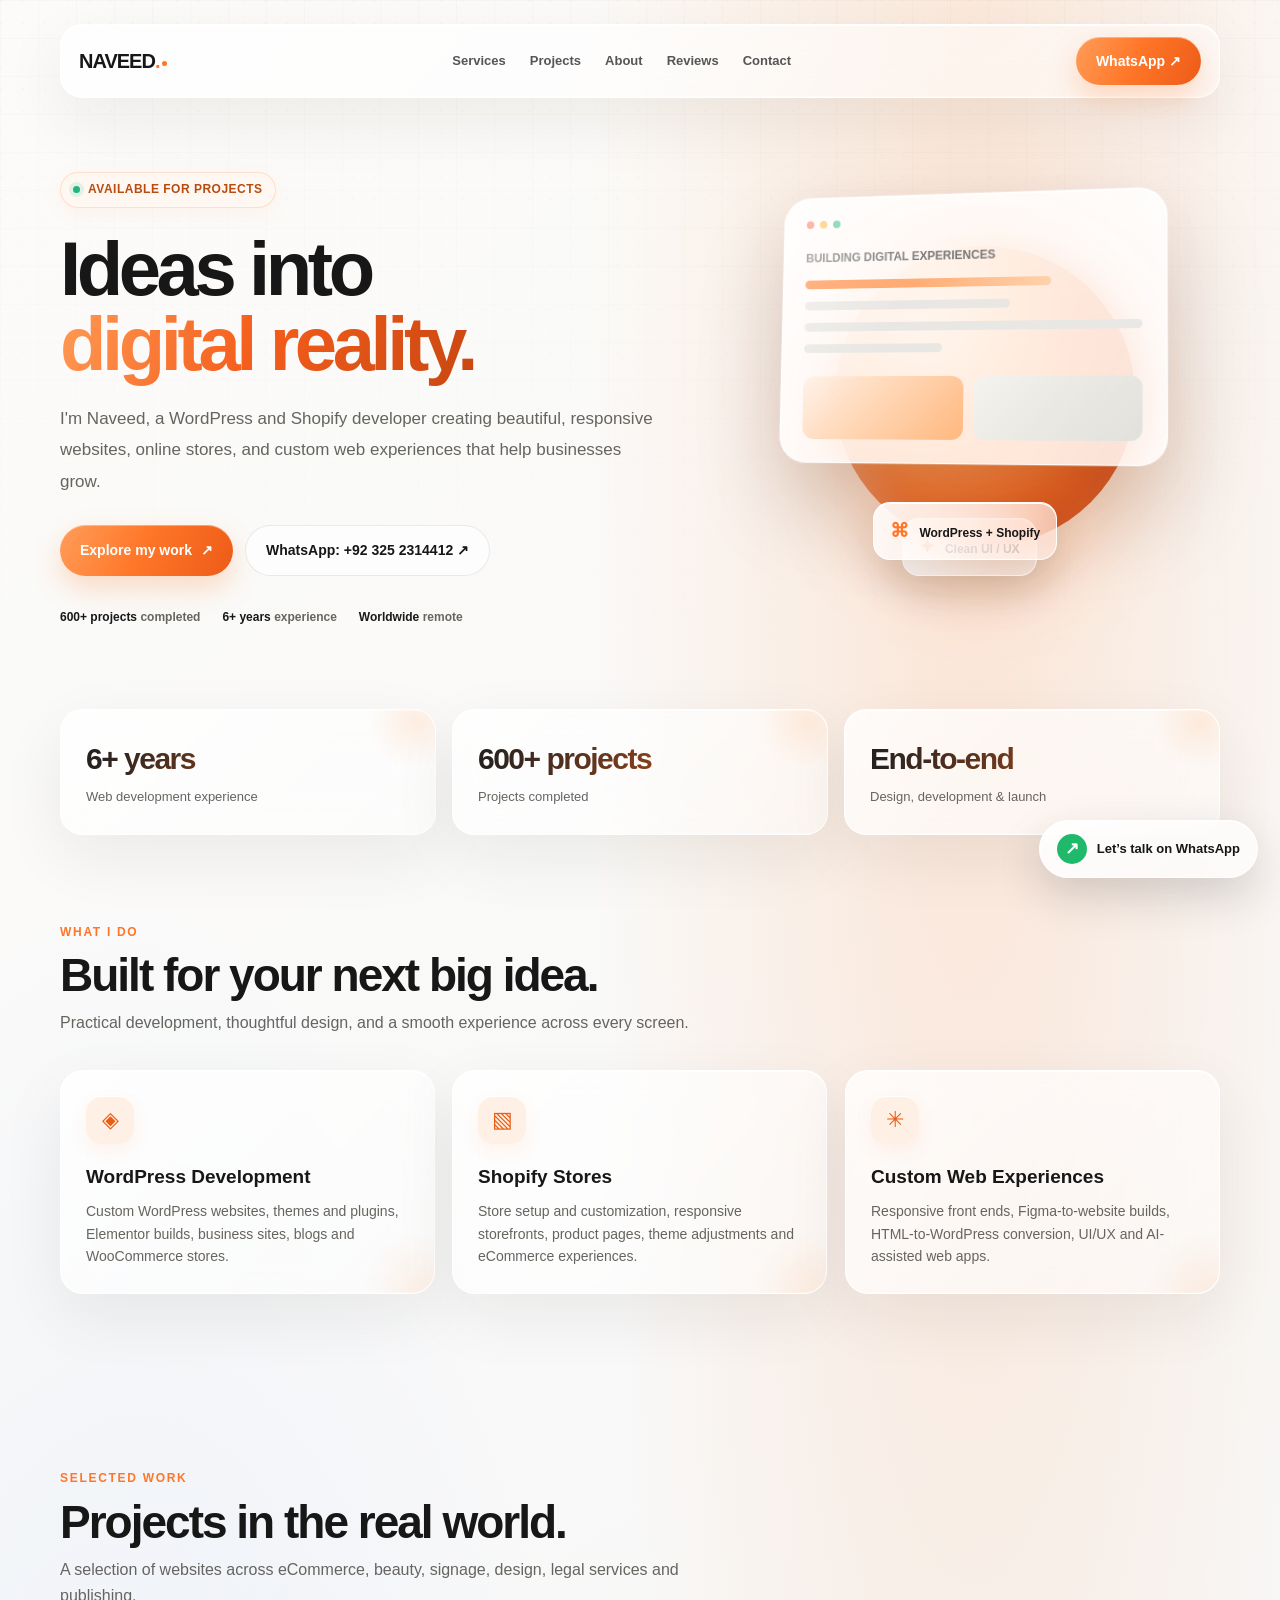
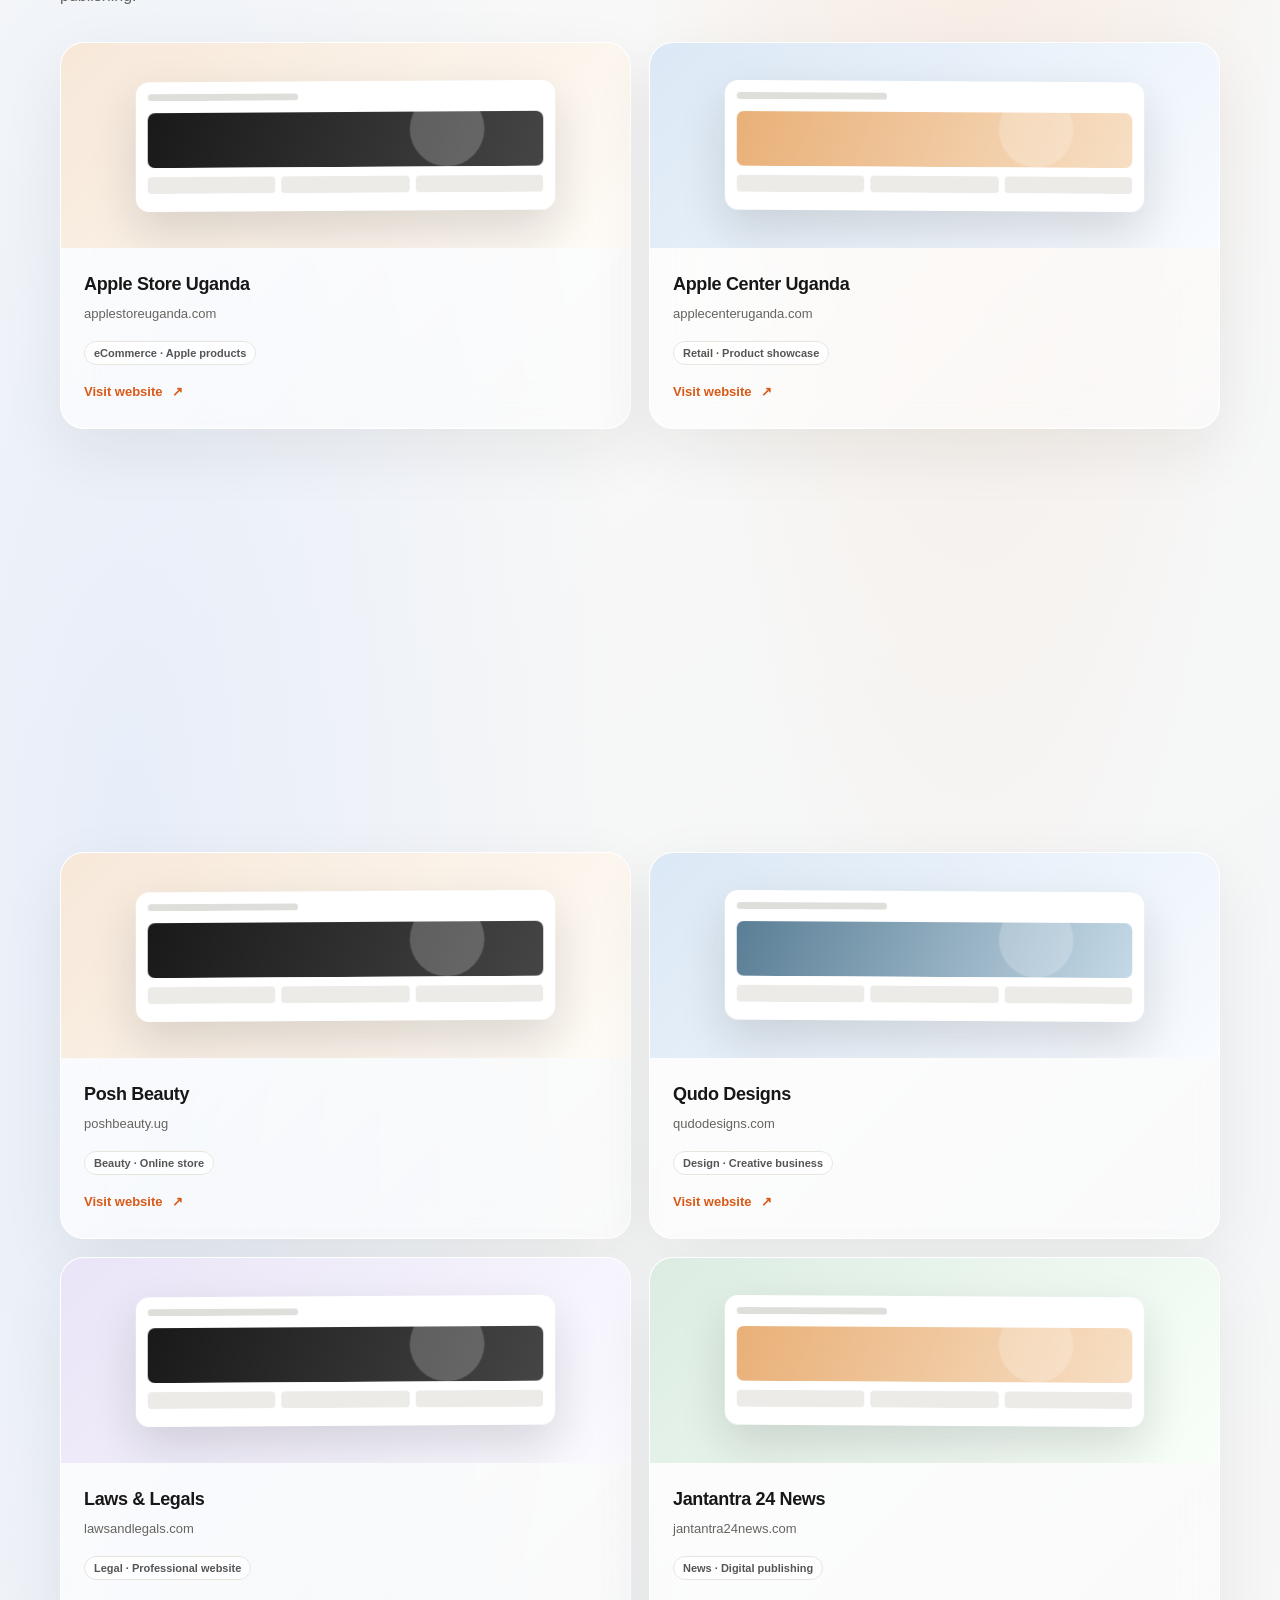
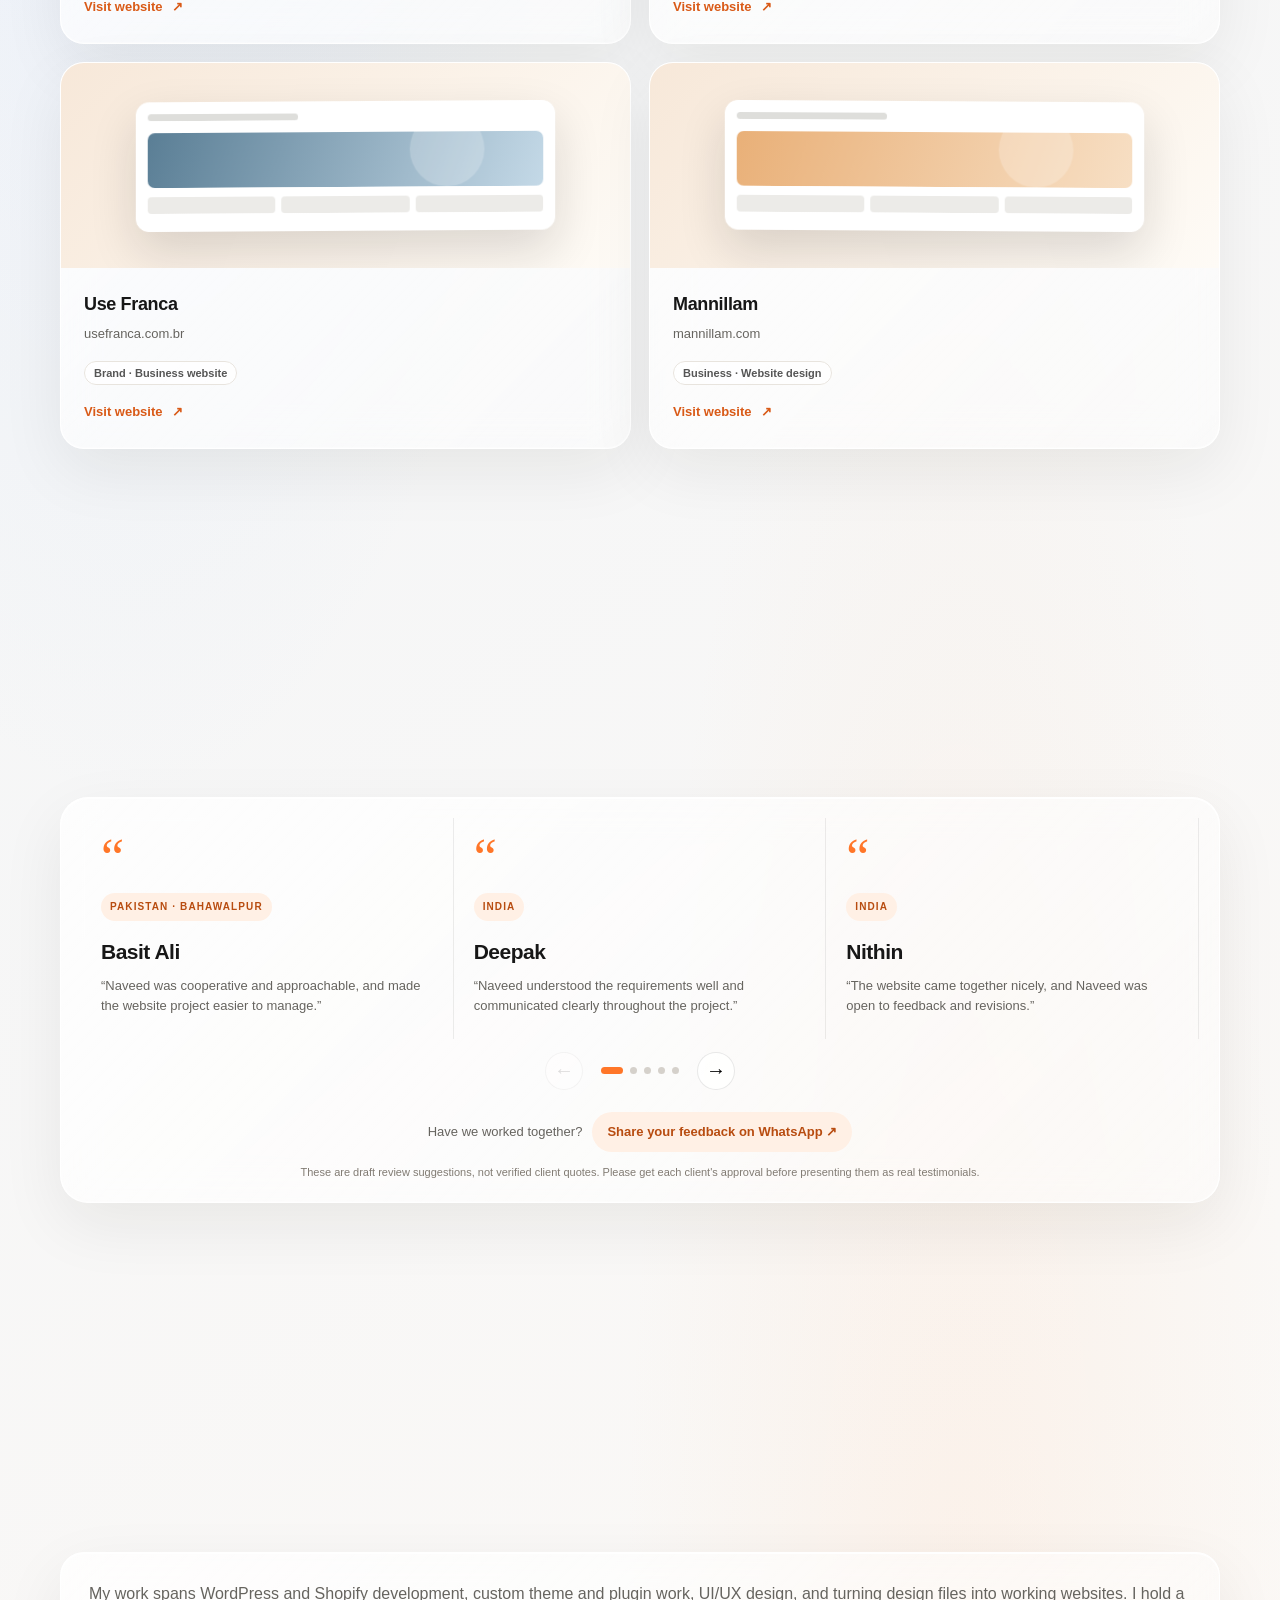
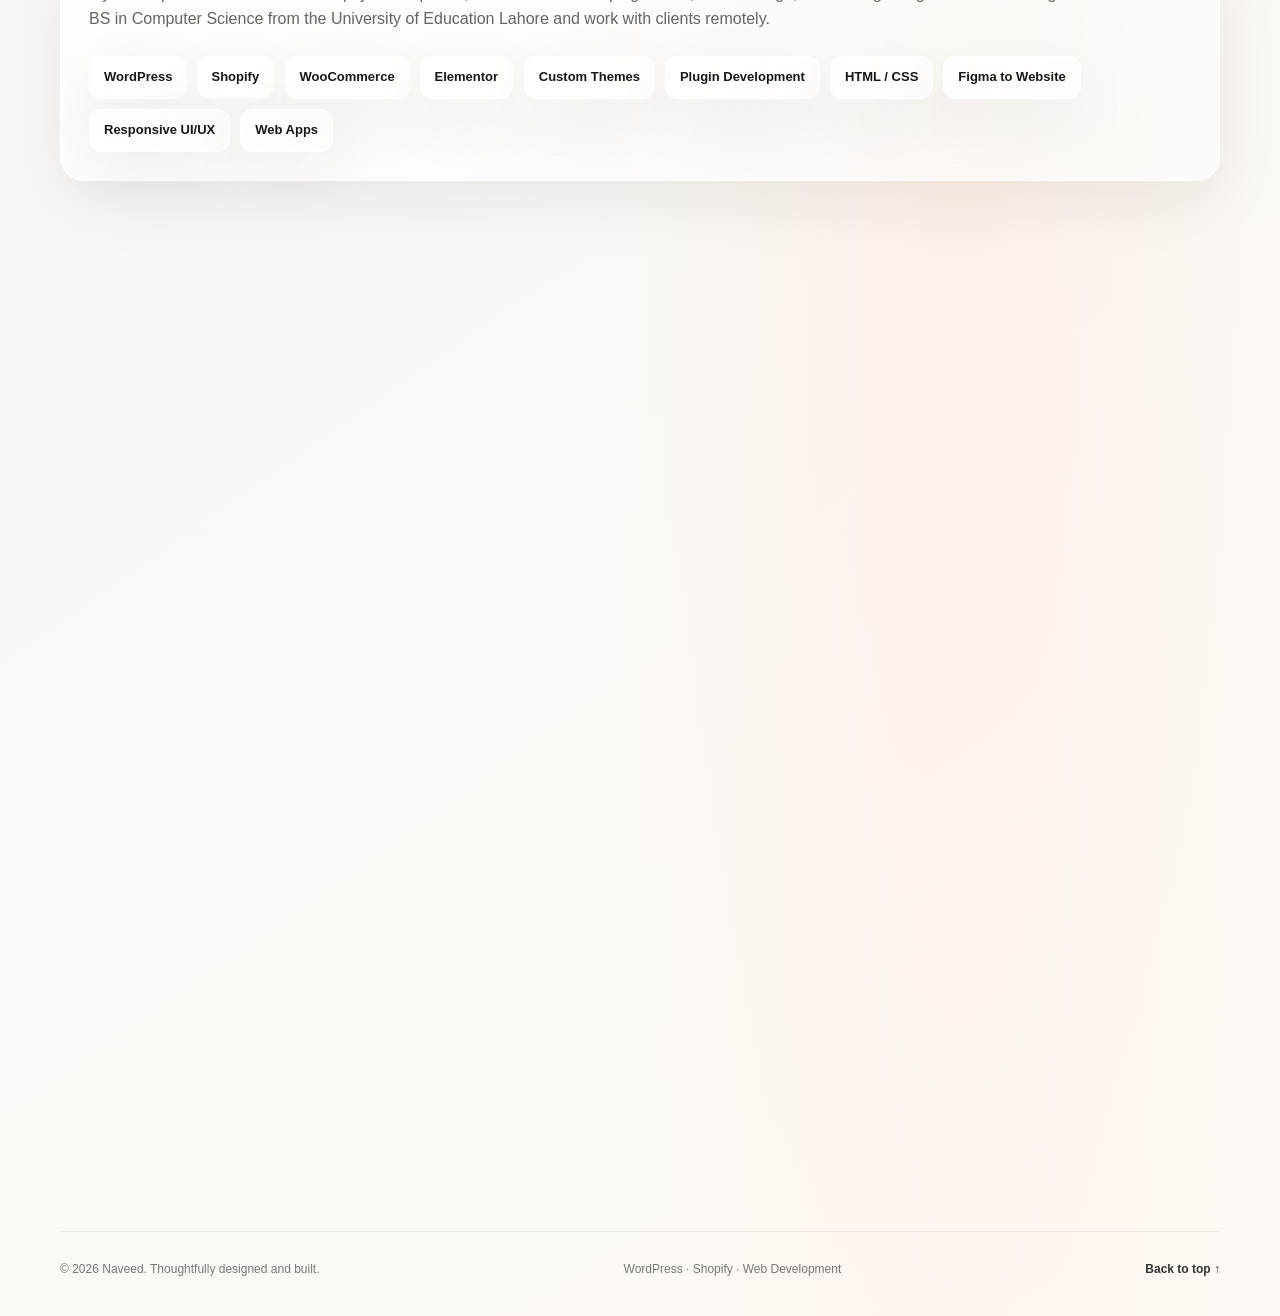
==== commit 3f278e89: "Add editable draft client review copy" ====
--- a/index.html
+++ b/index.html
@@ -235,21 +235,21 @@
 <article class="project glass"><a href="https://applestoreuganda.com/" target="_blank" rel="noopener noreferrer" aria-label="Visit Apple Store Uganda"><div class="project-art"><div class="mock-browser"><div class="mock-top"></div><div class="mock-hero"></div><div class="mock-bottom"><i></i><i></i><i></i></div></div></div></a><div class="project-info"><h3>Apple Store Uganda</h3><p>applestoreuganda.com</p><span class="tag">eCommerce · Apple products</span><div style="margin-top:14px"><a class="project-link" href="https://applestoreuganda.com/" target="_blank" rel="noopener noreferrer">Visit website <span>↗</span></a></div></div></article><article class="project glass"><a href="https://applecenteruganda.com/" target="_blank" rel="noopener noreferrer" aria-label="Visit Apple Center Uganda"><div class="project-art"><div class="mock-browser"><div class="mock-top"></div><div class="mock-hero"></div><div class="mock-bottom"><i></i><i></i><i></i></div></div></div></a><div class="project-info"><h3>Apple Center Uganda</h3><p>applecenteruganda.com</p><span class="tag">Retail · Product showcase</span><div style="margin-top:14px"><a class="project-link" href="https://applecenteruganda.com/" target="_blank" rel="noopener noreferrer">Visit website <span>↗</span></a></div></div></article><article class="project glass"><a href="https://appleshopuganda.com/" target="_blank" rel="noopener noreferrer" aria-label="Visit Apple Shop Uganda"><div class="project-art"><div class="mock-browser"><div class="mock-top"></div><div class="mock-hero"></div><div class="mock-bottom"><i></i><i></i><i></i></div></div></div></a><div class="project-info"><h3>Apple Shop Uganda</h3><p>appleshopuganda.com</p><span class="tag">eCommerce · Storefront</span><div style="margin-top:14px"><a class="project-link" href="https://appleshopuganda.com/" target="_blank" rel="noopener noreferrer">Visit website <span>↗</span></a></div></div></article><article class="project glass"><a href="https://signsstore.in/" target="_blank" rel="noopener noreferrer" aria-label="Visit Signs Store India"><div class="project-art"><div class="mock-browser"><div class="mock-top"></div><div class="mock-hero"></div><div class="mock-bottom"><i></i><i></i><i></i></div></div></div></a><div class="project-info"><h3>Signs Store India</h3><p>signsstore.in</p><span class="tag">Signage · Business website</span><div style="margin-top:14px"><a class="project-link" href="https://signsstore.in/" target="_blank" rel="noopener noreferrer">Visit website <span>↗</span></a></div></div></article><article class="project glass"><a href="https://poshbeauty.ug/" target="_blank" rel="noopener noreferrer" aria-label="Visit Posh Beauty"><div class="project-art"><div class="mock-browser"><div class="mock-top"></div><div class="mock-hero"></div><div class="mock-bottom"><i></i><i></i><i></i></div></div></div></a><div class="project-info"><h3>Posh Beauty</h3><p>poshbeauty.ug</p><span class="tag">Beauty · Online store</span><div style="margin-top:14px"><a class="project-link" href="https://poshbeauty.ug/" target="_blank" rel="noopener noreferrer">Visit website <span>↗</span></a></div></div></article><article class="project glass"><a href="https://qudodesigns.com/" target="_blank" rel="noopener noreferrer" aria-label="Visit Qudo Designs"><div class="project-art"><div class="mock-browser"><div class="mock-top"></div><div class="mock-hero"></div><div class="mock-bottom"><i></i><i></i><i></i></div></div></div></a><div class="project-info"><h3>Qudo Designs</h3><p>qudodesigns.com</p><span class="tag">Design · Creative business</span><div style="margin-top:14px"><a class="project-link" href="https://qudodesigns.com/" target="_blank" rel="noopener noreferrer">Visit website <span>↗</span></a></div></div></article><article class="project glass"><a href="https://lawsandlegals.com/" target="_blank" rel="noopener noreferrer" aria-label="Visit Laws & Legals"><div class="project-art"><div class="mock-browser"><div class="mock-top"></div><div class="mock-hero"></div><div class="mock-bottom"><i></i><i></i><i></i></div></div></div></a><div class="project-info"><h3>Laws & Legals</h3><p>lawsandlegals.com</p><span class="tag">Legal · Professional website</span><div style="margin-top:14px"><a class="project-link" href="https://lawsandlegals.com/" target="_blank" rel="noopener noreferrer">Visit website <span>↗</span></a></div></div></article><article class="project glass"><a href="https://jantantra24news.com/" target="_blank" rel="noopener noreferrer" aria-label="Visit Jantantra 24 News"><div class="project-art"><div class="mock-browser"><div class="mock-top"></div><div class="mock-hero"></div><div class="mock-bottom"><i></i><i></i><i></i></div></div></div></a><div class="project-info"><h3>Jantantra 24 News</h3><p>jantantra24news.com</p><span class="tag">News · Digital publishing</span><div style="margin-top:14px"><a class="project-link" href="https://jantantra24news.com/" target="_blank" rel="noopener noreferrer">Visit website <span>↗</span></a></div></div></article><article class="project glass"><a href="https://usefranca.com.br/" target="_blank" rel="noopener noreferrer" aria-label="Visit Use Franca"><div class="project-art"><div class="mock-browser"><div class="mock-top"></div><div class="mock-hero"></div><div class="mock-bottom"><i></i><i></i><i></i></div></div></div></a><div class="project-info"><h3>Use Franca</h3><p>usefranca.com.br</p><span class="tag">Brand · Business website</span><div style="margin-top:14px"><a class="project-link" href="https://usefranca.com.br/" target="_blank" rel="noopener noreferrer">Visit website <span>↗</span></a></div></div></article><article class="project glass"><a href="https://mannillam.com/" target="_blank" rel="noopener noreferrer" aria-label="Visit Mannillam"><div class="project-art"><div class="mock-browser"><div class="mock-top"></div><div class="mock-hero"></div><div class="mock-bottom"><i></i><i></i><i></i></div></div></div></a><div class="project-info"><h3>Mannillam</h3><p>mannillam.com</p><span class="tag">Business · Website design</span><div style="margin-top:14px"><a class="project-link" href="https://mannillam.com/" target="_blank" rel="noopener noreferrer">Visit website <span>↗</span></a></div></div></article>
 </div></section>
 <section class="section" id="feedback">
-<div class="section-head"><div><div class="kicker">Client reviews</div><h2>Clients across the world.</h2><p class="sub">A dedicated space for feedback from clients. Review messages will be published here once the original feedback is available.</p></div></div>
+<div class="section-head"><div><div class="kicker">Client reviews</div><h2>Clients across the world.</h2><p class="sub">Positive review drafts for your listed clients. Please confirm each quote with the client and edit anything that doesn't match their experience.</p></div></div>
 <div class="review-shell glass">
   <div class="review-viewport" aria-label="Client review slider">
     <div class="review-track">
-      <article class="review-slide"><div class="review-quote">“</div><span class="review-country">PAKISTAN · BAHAWALPUR</span><h3>Basit Ali</h3><p class="review-pending">Client feedback to be added</p></article>
-      <article class="review-slide"><div class="review-quote">“</div><span class="review-country">INDIA</span><h3>Deepak</h3><p class="review-pending">Client feedback to be added</p></article>
-      <article class="review-slide"><div class="review-quote">“</div><span class="review-country">INDIA</span><h3>Nithin</h3><p class="review-pending">Client feedback to be added</p></article>
-      <article class="review-slide"><div class="review-quote">“</div><span class="review-country">INDIA</span><h3>Rajish</h3><p class="review-pending">Client feedback to be added</p></article>
-      <article class="review-slide"><div class="review-quote">“</div><span class="review-country">UGANDA</span><h3>MC Danial</h3><p class="review-pending">Client feedback to be added</p></article>
-      <article class="review-slide"><div class="review-quote">“</div><span class="review-country">CANADA</span><h3>Client in Canada</h3><p class="review-pending">Client name and feedback to be added</p></article>
-      <article class="review-slide"><div class="review-quote">“</div><span class="review-country">UNITED STATES</span><h3>Client in the USA</h3><p class="review-pending">Client name and feedback to be added</p></article>
+      <article class="review-slide"><div class="review-quote">“</div><span class="review-country">PAKISTAN · BAHAWALPUR</span><h3>Basit Ali</h3><p class="review-pending">“Naveed was cooperative and approachable, and made the website project easier to manage.”</p></article>
+      <article class="review-slide"><div class="review-quote">“</div><span class="review-country">INDIA</span><h3>Deepak</h3><p class="review-pending">“Naveed understood the requirements well and communicated clearly throughout the project.”</p></article>
+      <article class="review-slide"><div class="review-quote">“</div><span class="review-country">INDIA</span><h3>Nithin</h3><p class="review-pending">“The website came together nicely, and Naveed was open to feedback and revisions.”</p></article>
+      <article class="review-slide"><div class="review-quote">“</div><span class="review-country">INDIA</span><h3>Rajish</h3><p class="review-pending">“Good communication and a professional approach. Naveed worked to make the site fit the brief.”</p></article>
+      <article class="review-slide"><div class="review-quote">“</div><span class="review-country">UGANDA</span><h3>MC Danial</h3><p class="review-pending">“Naveed was supportive during the project and helped turn the ideas into a clear web experience.”</p></article>
+      <article class="review-slide"><div class="review-quote">“</div><span class="review-country">CANADA</span><h3>Client in Canada</h3><p class="review-pending">“Professional service, clear communication, and a website experience that feels polished.”</p></article>
+      <article class="review-slide"><div class="review-quote">“</div><span class="review-country">UNITED STATES</span><h3>Client in the USA</h3><p class="review-pending">“Naveed listened to the project needs and helped move the website work forward smoothly.”</p></article>
     </div>
   </div>
   <div class="review-controls"><button class="review-arrow" type="button" data-review-prev aria-label="Previous reviews">←</button><div class="review-dots" aria-label="Choose review slide"></div><button class="review-arrow" type="button" data-review-next aria-label="Next reviews">→</button></div>
-  <div class="review-invite"><span>Have we worked together?</span><a href="https://api.whatsapp.com/send?phone=923252314412&amp;text=Hi%20Naveed%2C%20I%27d%20like%20to%20share%20feedback%20about%20our%20project." target="_blank" rel="noopener noreferrer">Share your feedback on WhatsApp ↗</a></div><p class="review-note">Review text is pending. No quotes or star ratings have been invented.</p>
+  <div class="review-invite"><span>Have we worked together?</span><a href="https://api.whatsapp.com/send?phone=923252314412&amp;text=Hi%20Naveed%2C%20I%27d%20like%20to%20share%20feedback%20about%20our%20project." target="_blank" rel="noopener noreferrer">Share your feedback on WhatsApp ↗</a></div><p class="review-note">These are draft review suggestions, not verified client quotes. Please get each client's approval before presenting them as real testimonials.</p>
 </div>
 </section>
 <section class="section" id="about"><div class="section-head"><div><div class="kicker">About me</div><h2>Creative thinking. Solid execution.</h2><p class="sub">I combine design sensibility with practical development to deliver websites that look polished, work well on mobile, and are easy for clients to use.</p></div></div>
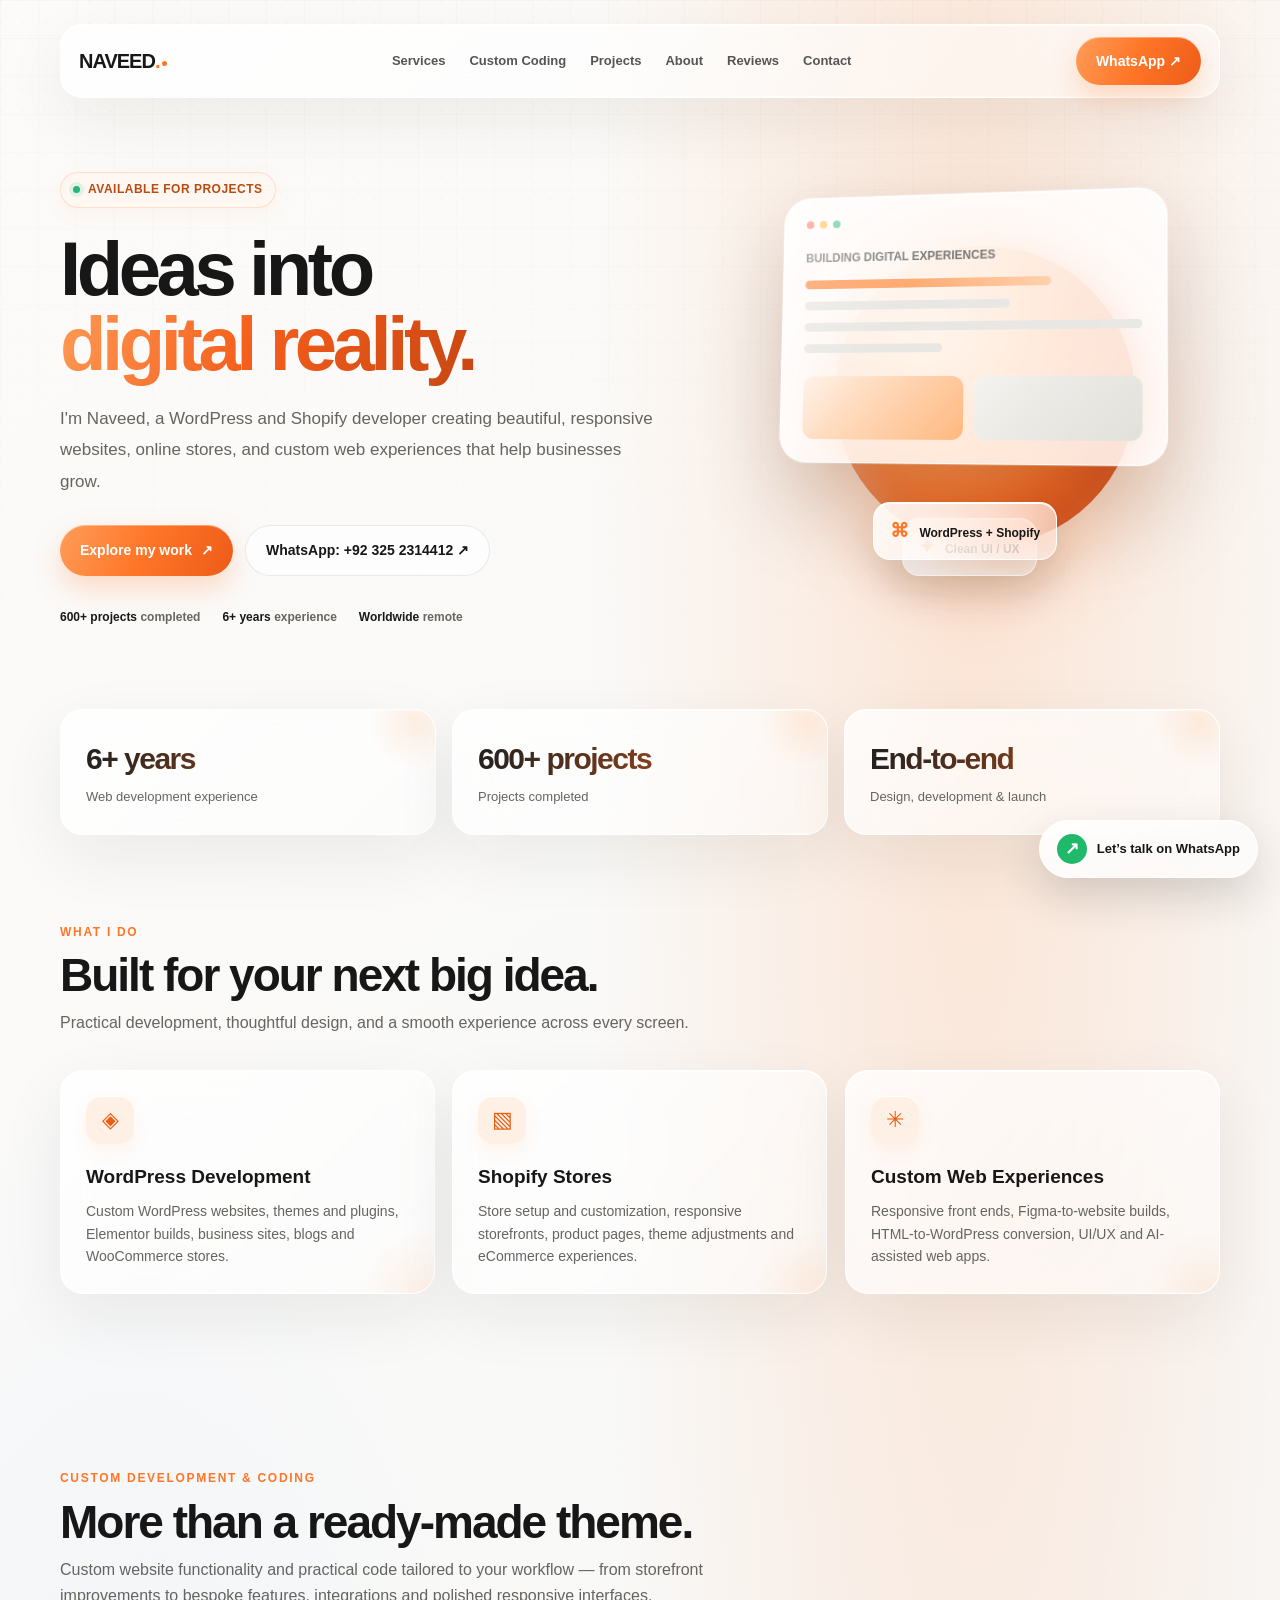
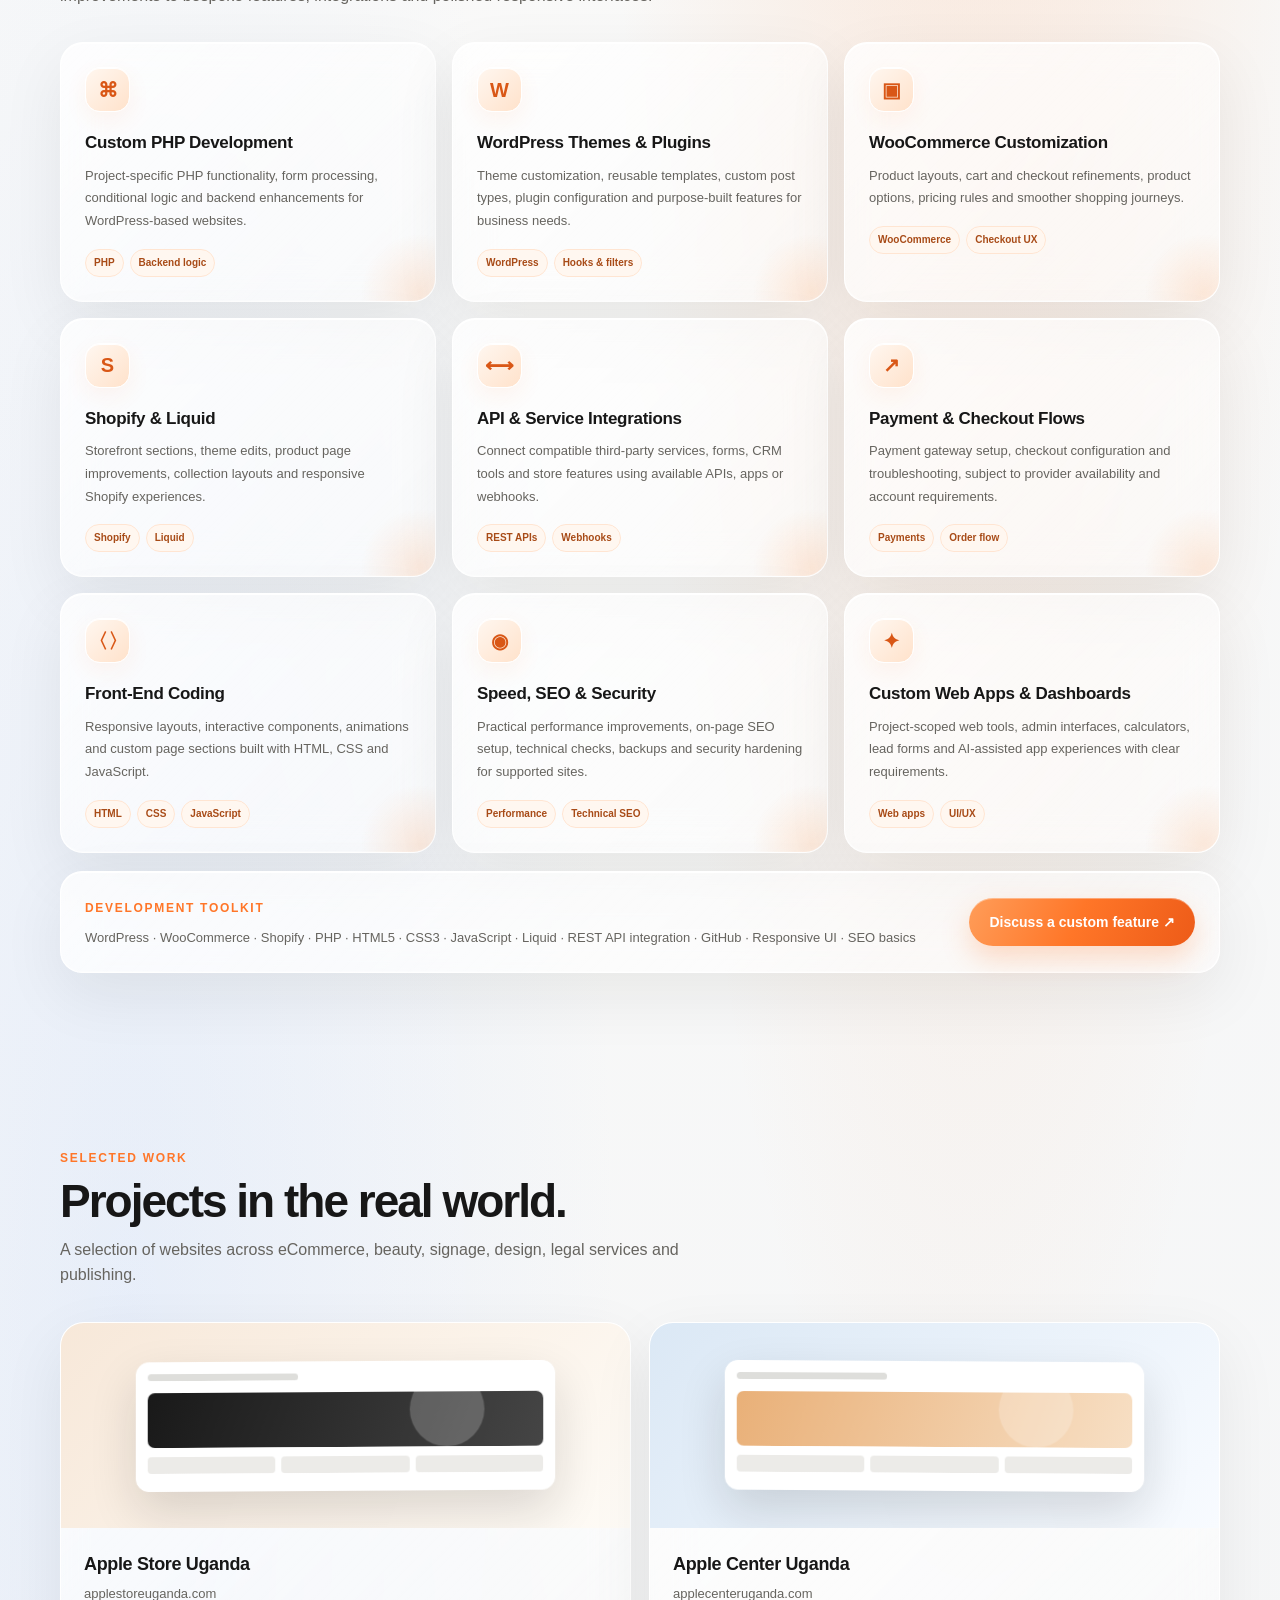
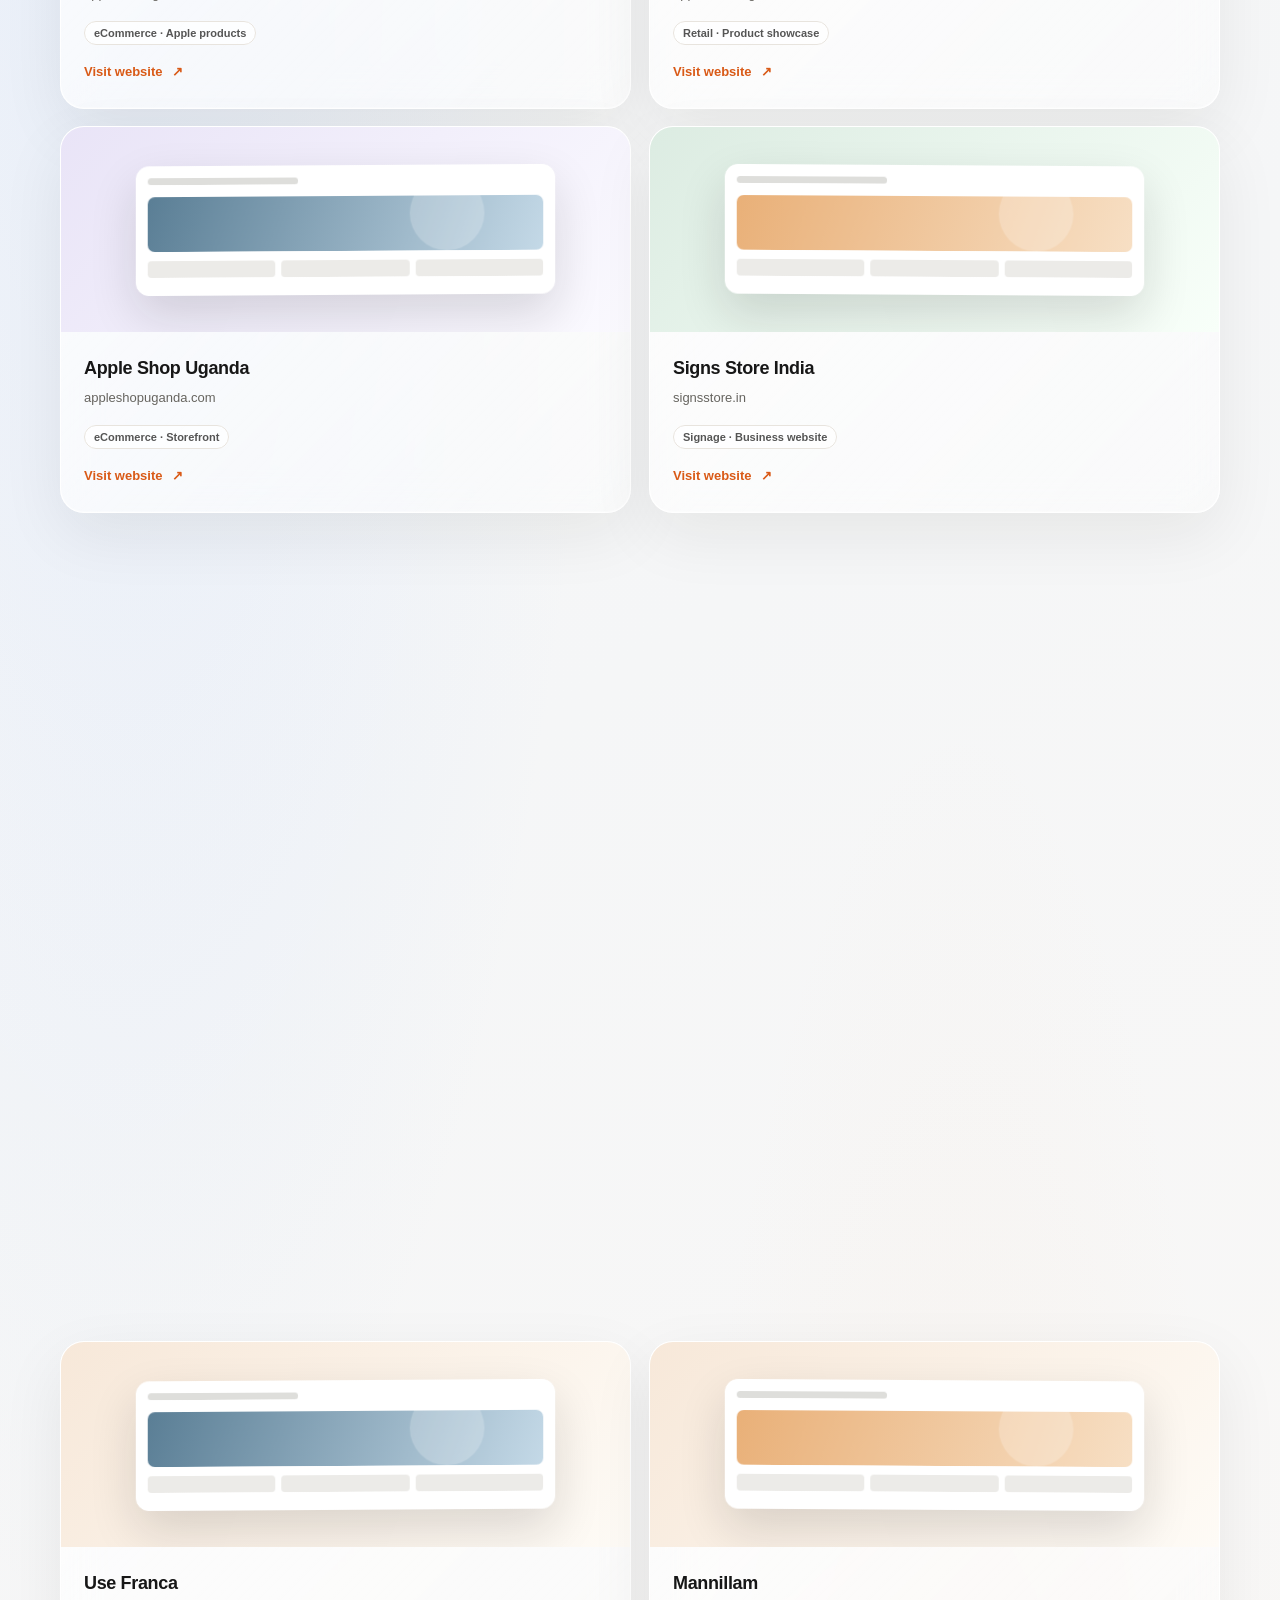
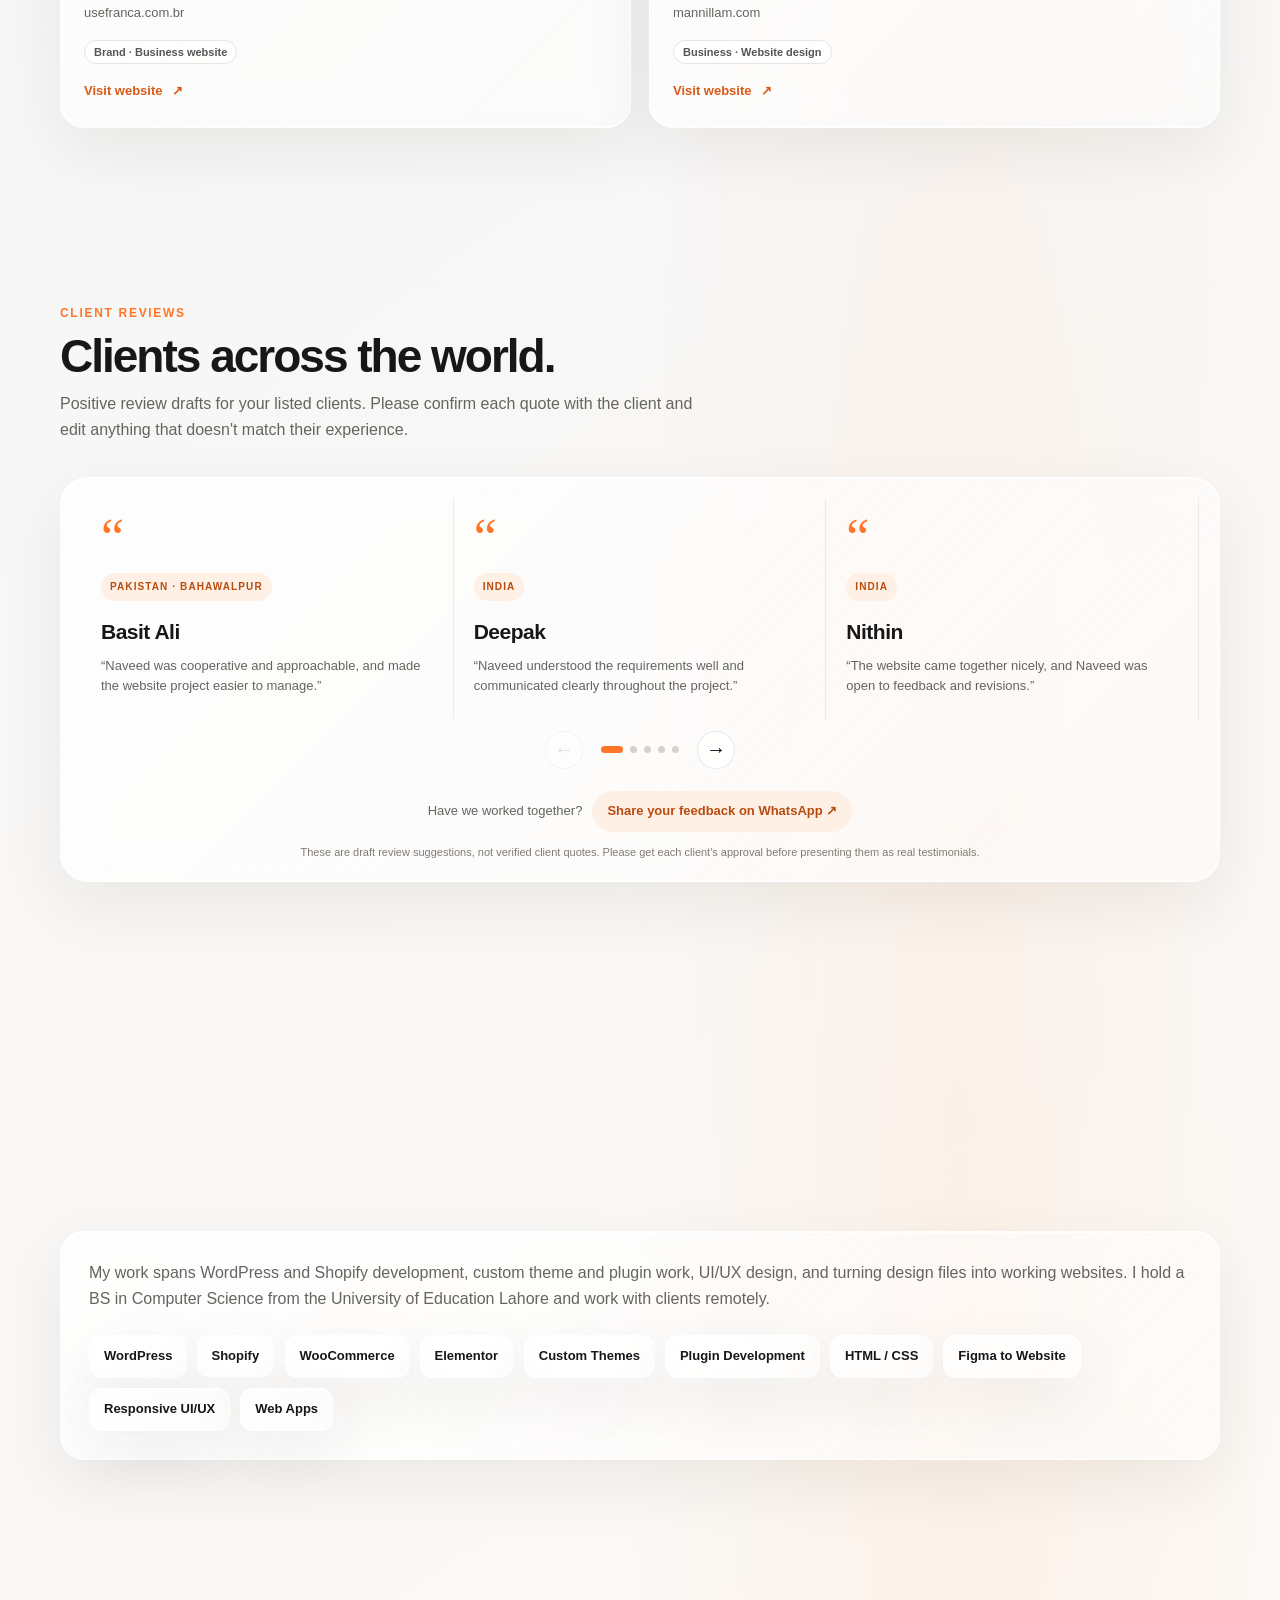
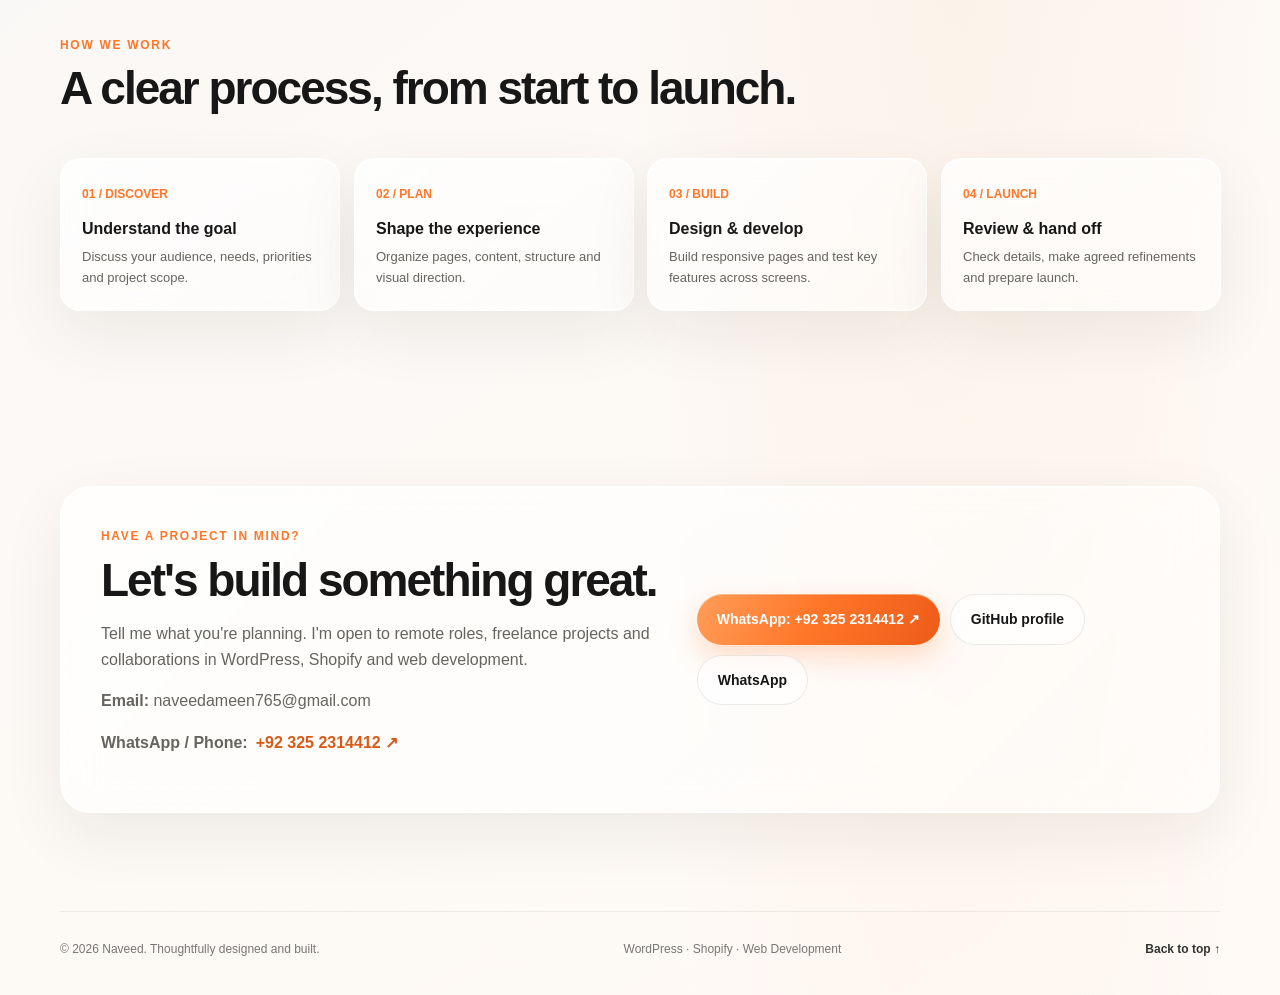
==== commit 94c5d4ea: "Expand portfolio with custom coding expertise section" ====
--- a/index.html
+++ b/index.html
@@ -204,13 +204,30 @@
 }
 @media(prefers-reduced-motion:reduce){.review-track{transition:none!important}}
 
+
+/* Custom coding expertise section */
+.custom-grid{display:grid;grid-template-columns:repeat(3,minmax(0,1fr));gap:16px}
+.custom-card{padding:24px;border-radius:23px;min-width:0;position:relative;overflow:hidden;transition:transform .3s ease,box-shadow .3s ease,border-color .3s ease}
+.custom-card:after{content:"";position:absolute;right:-45px;bottom:-52px;width:120px;height:120px;border-radius:50%;background:radial-gradient(circle,#ff9b5530,transparent 70%);pointer-events:none}
+.custom-card:hover{transform:translateY(-5px);box-shadow:0 28px 65px rgba(35,28,20,.12);border-color:#ffb77b}
+.custom-icon{display:grid;place-items:center;width:45px;height:45px;margin-bottom:17px;border-radius:15px;color:#d95716;font-size:20px;font-weight:850;background:linear-gradient(135deg,#fff7f0,#ffe2cb);border:1px solid #ffffff;box-shadow:inset 0 1px 0 #fff,0 8px 22px #ff762812}
+.custom-card h3{margin:0 0 8px;font-size:17px;letter-spacing:-.3px}
+.custom-card p{margin:0;color:var(--muted);font-size:13px;line-height:1.75}
+.custom-tags{display:flex;flex-wrap:wrap;gap:6px;margin-top:16px}
+.custom-tags span{font-size:10px;font-weight:800;padding:5px 8px;border-radius:999px;background:#fff7f0;border:1px solid #ffe5d2;color:#a84b17}
+.custom-stack{margin-top:18px;border-radius:22px;padding:22px 24px;display:flex;align-items:center;justify-content:space-between;gap:20px}
+.custom-stack p{margin:7px 0 0;color:var(--muted);font-size:13px;line-height:1.8}
+.custom-stack .btn{flex-shrink:0}
+@media(max-width:800px){.custom-grid{grid-template-columns:repeat(2,minmax(0,1fr))}.custom-stack{align-items:flex-start;flex-direction:column}}
+@media(max-width:540px){.custom-grid{grid-template-columns:minmax(0,1fr)}.custom-card{padding:22px}.custom-stack{padding:20px}.custom-stack .btn{width:100%;white-space:normal}.navlinks a[href="#custom-coding"]{display:none}}
+
 </style>
 </head>
 <body>
 <div class="wrap">
 <nav class="nav glass" aria-label="Main navigation">
 <a class="brand" href="#home">NAVEED<span>.</span></a>
-<div class="navlinks"><a href="#services">Services</a><a href="#work">Projects</a><a href="#about">About</a><a href="#feedback">Reviews</a><a href="#contact">Contact</a></div>
+<div class="navlinks"><a href="#services">Services</a><a href="#custom-coding">Custom Coding</a><a href="#work">Projects</a><a href="#about">About</a><a href="#feedback">Reviews</a><a href="#contact">Contact</a></div>
 <a class="btn primary" href="https://api.whatsapp.com/send?phone=923252314412" target="_blank" rel="noopener noreferrer">WhatsApp ↗</a>
 </nav>
 <main>
@@ -229,6 +246,30 @@
 <article class="service glass"><div class="service-icon">▧</div><h3>Shopify Stores</h3><p>Store setup and customization, responsive storefronts, product pages, theme adjustments and eCommerce experiences.</p></article>
 <article class="service glass"><div class="service-icon">✳</div><h3>Custom Web Experiences</h3><p>Responsive front ends, Figma-to-website builds, HTML-to-WordPress conversion, UI/UX and AI-assisted web apps.</p></article>
 </div>
+</section>
+<section class="section" id="custom-coding">
+  <div class="section-head">
+    <div>
+      <div class="kicker">Custom development & coding</div>
+      <h2>More than a ready-made theme.</h2>
+      <p class="sub">Custom website functionality and practical code tailored to your workflow — from storefront improvements to bespoke features, integrations and polished responsive interfaces.</p>
+    </div>
+  </div>
+  <div class="custom-grid">
+    <article class="custom-card glass"><span class="custom-icon">⌘</span><h3>Custom PHP Development</h3><p>Project-specific PHP functionality, form processing, conditional logic and backend enhancements for WordPress-based websites.</p><div class="custom-tags"><span>PHP</span><span>Backend logic</span></div></article>
+    <article class="custom-card glass"><span class="custom-icon">W</span><h3>WordPress Themes & Plugins</h3><p>Theme customization, reusable templates, custom post types, plugin configuration and purpose-built features for business needs.</p><div class="custom-tags"><span>WordPress</span><span>Hooks & filters</span></div></article>
+    <article class="custom-card glass"><span class="custom-icon">▣</span><h3>WooCommerce Customization</h3><p>Product layouts, cart and checkout refinements, product options, pricing rules and smoother shopping journeys.</p><div class="custom-tags"><span>WooCommerce</span><span>Checkout UX</span></div></article>
+    <article class="custom-card glass"><span class="custom-icon">S</span><h3>Shopify & Liquid</h3><p>Storefront sections, theme edits, product page improvements, collection layouts and responsive Shopify experiences.</p><div class="custom-tags"><span>Shopify</span><span>Liquid</span></div></article>
+    <article class="custom-card glass"><span class="custom-icon">⟷</span><h3>API & Service Integrations</h3><p>Connect compatible third-party services, forms, CRM tools and store features using available APIs, apps or webhooks.</p><div class="custom-tags"><span>REST APIs</span><span>Webhooks</span></div></article>
+    <article class="custom-card glass"><span class="custom-icon">↗</span><h3>Payment & Checkout Flows</h3><p>Payment gateway setup, checkout configuration and troubleshooting, subject to provider availability and account requirements.</p><div class="custom-tags"><span>Payments</span><span>Order flow</span></div></article>
+    <article class="custom-card glass"><span class="custom-icon">〈〉</span><h3>Front-End Coding</h3><p>Responsive layouts, interactive components, animations and custom page sections built with HTML, CSS and JavaScript.</p><div class="custom-tags"><span>HTML</span><span>CSS</span><span>JavaScript</span></div></article>
+    <article class="custom-card glass"><span class="custom-icon">◉</span><h3>Speed, SEO & Security</h3><p>Practical performance improvements, on-page SEO setup, technical checks, backups and security hardening for supported sites.</p><div class="custom-tags"><span>Performance</span><span>Technical SEO</span></div></article>
+    <article class="custom-card glass"><span class="custom-icon">✦</span><h3>Custom Web Apps & Dashboards</h3><p>Project-scoped web tools, admin interfaces, calculators, lead forms and AI-assisted app experiences with clear requirements.</p><div class="custom-tags"><span>Web apps</span><span>UI/UX</span></div></article>
+  </div>
+  <div class="custom-stack glass">
+    <div><span class="kicker">Development toolkit</span><p>WordPress · WooCommerce · Shopify · PHP · HTML5 · CSS3 · JavaScript · Liquid · REST API integration · GitHub · Responsive UI · SEO basics</p></div>
+    <a class="btn primary" href="https://api.whatsapp.com/send?phone=923252314412&amp;text=Hi%20Naveed%2C%20I%20have%20a%20custom%20development%20project." target="_blank" rel="noopener noreferrer">Discuss a custom feature ↗</a>
+  </div>
 </section>
 <section class="section" id="work"><div class="section-head"><div><div class="kicker">Selected work</div><h2>Projects in the real world.</h2><p class="sub">A selection of websites across eCommerce, beauty, signage, design, legal services and publishing.</p></div></div>
 <div class="project-grid">
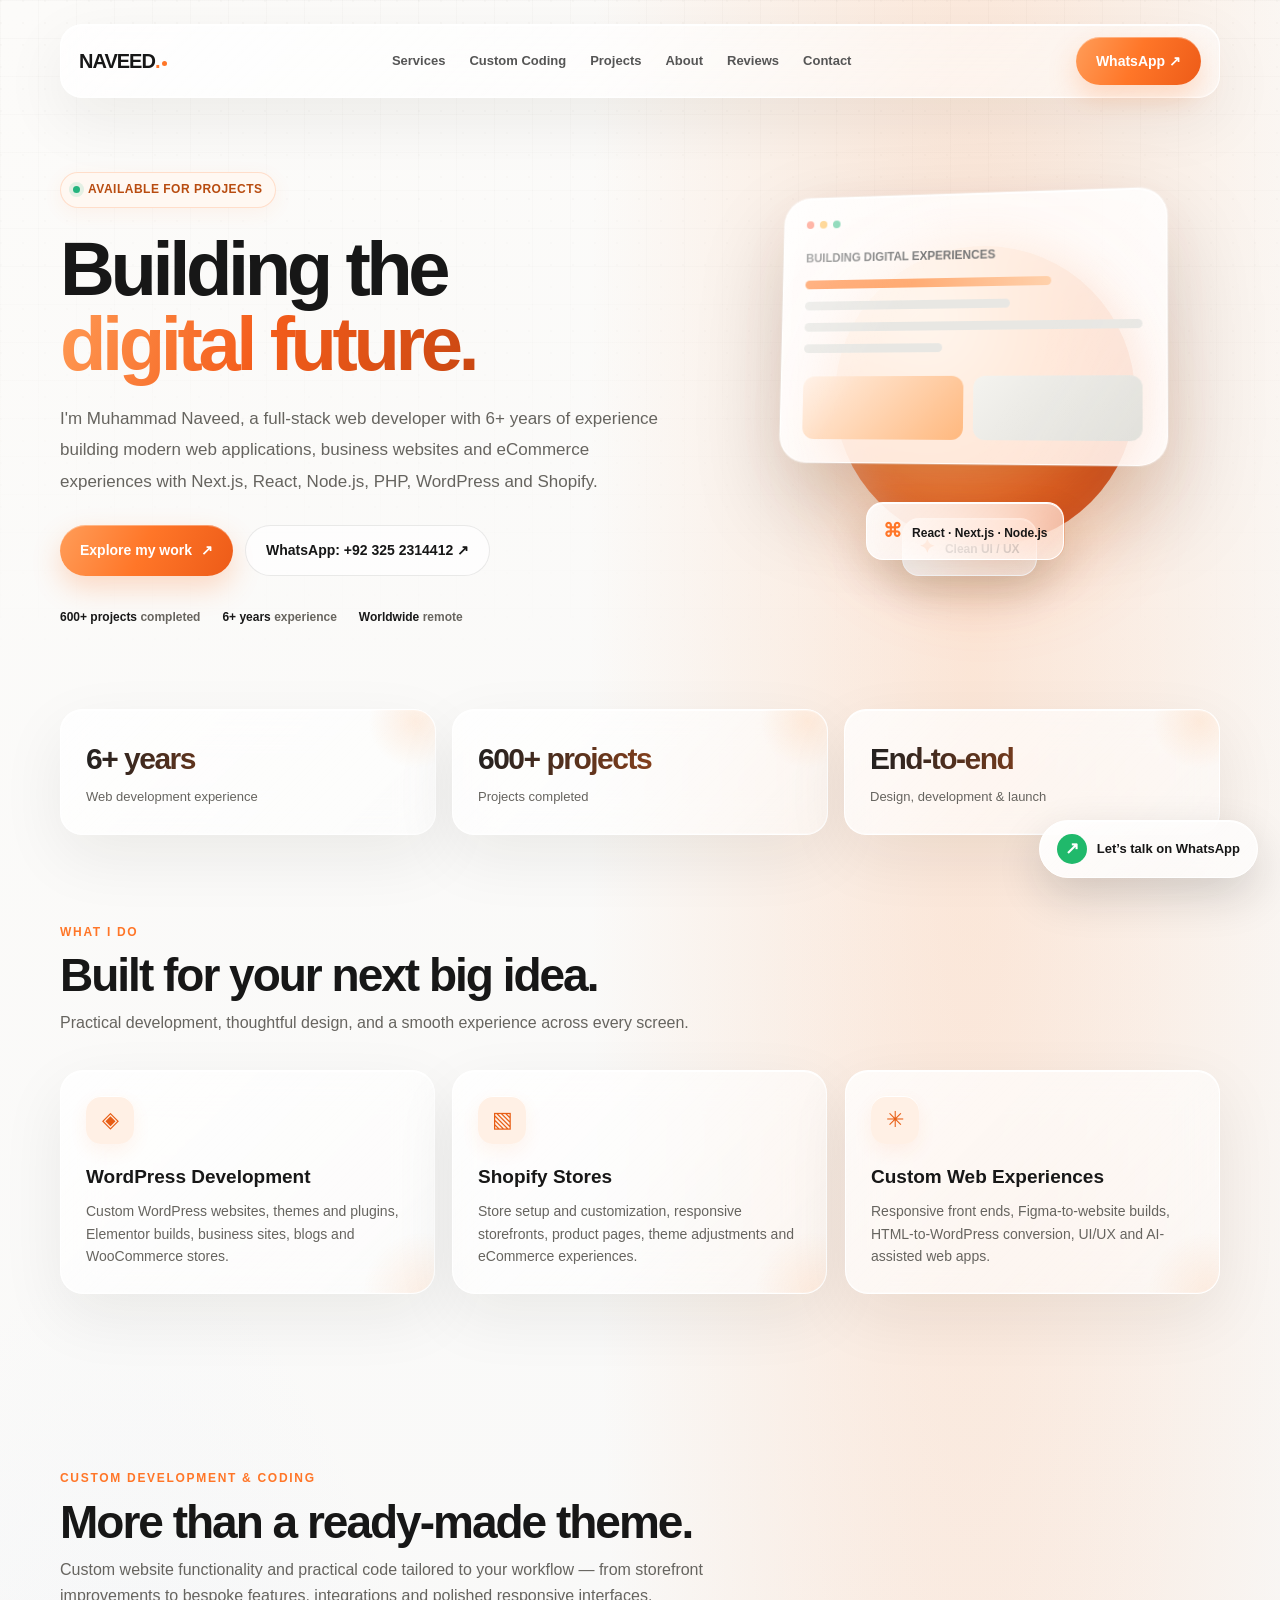
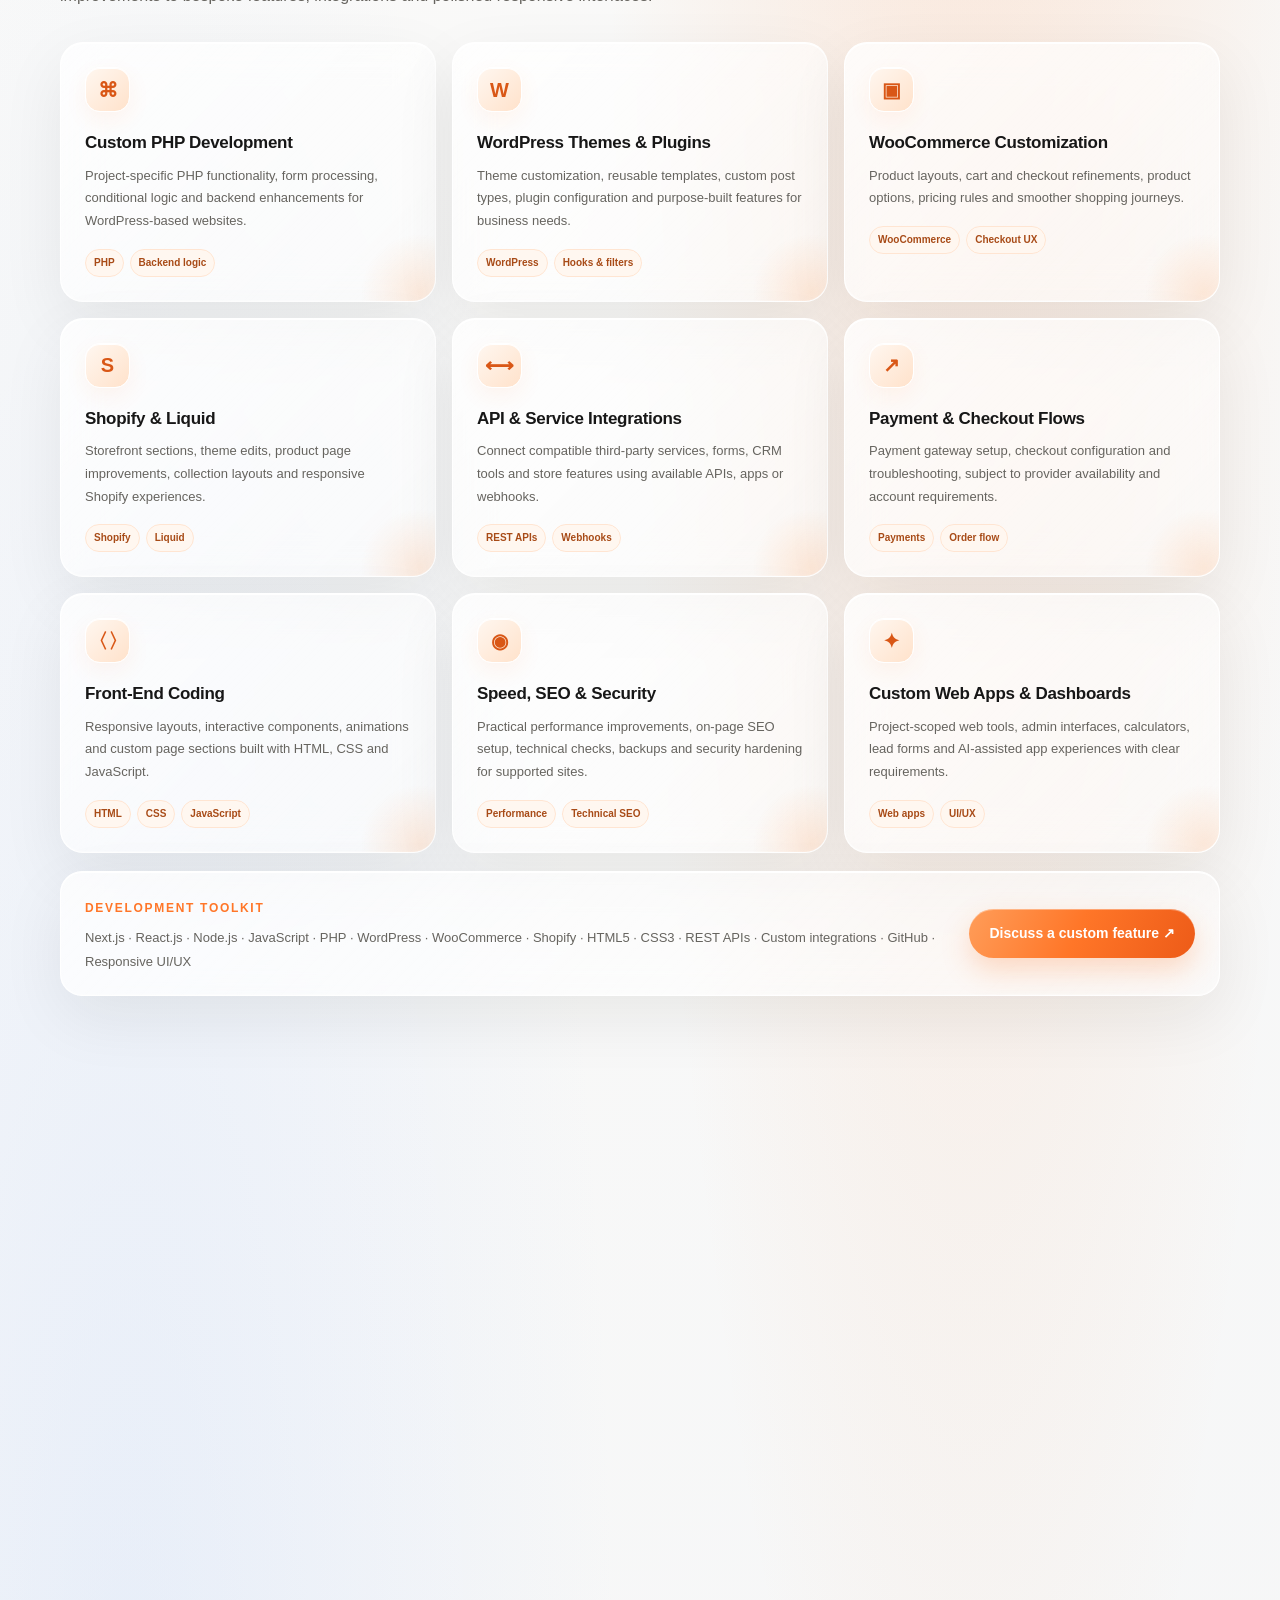
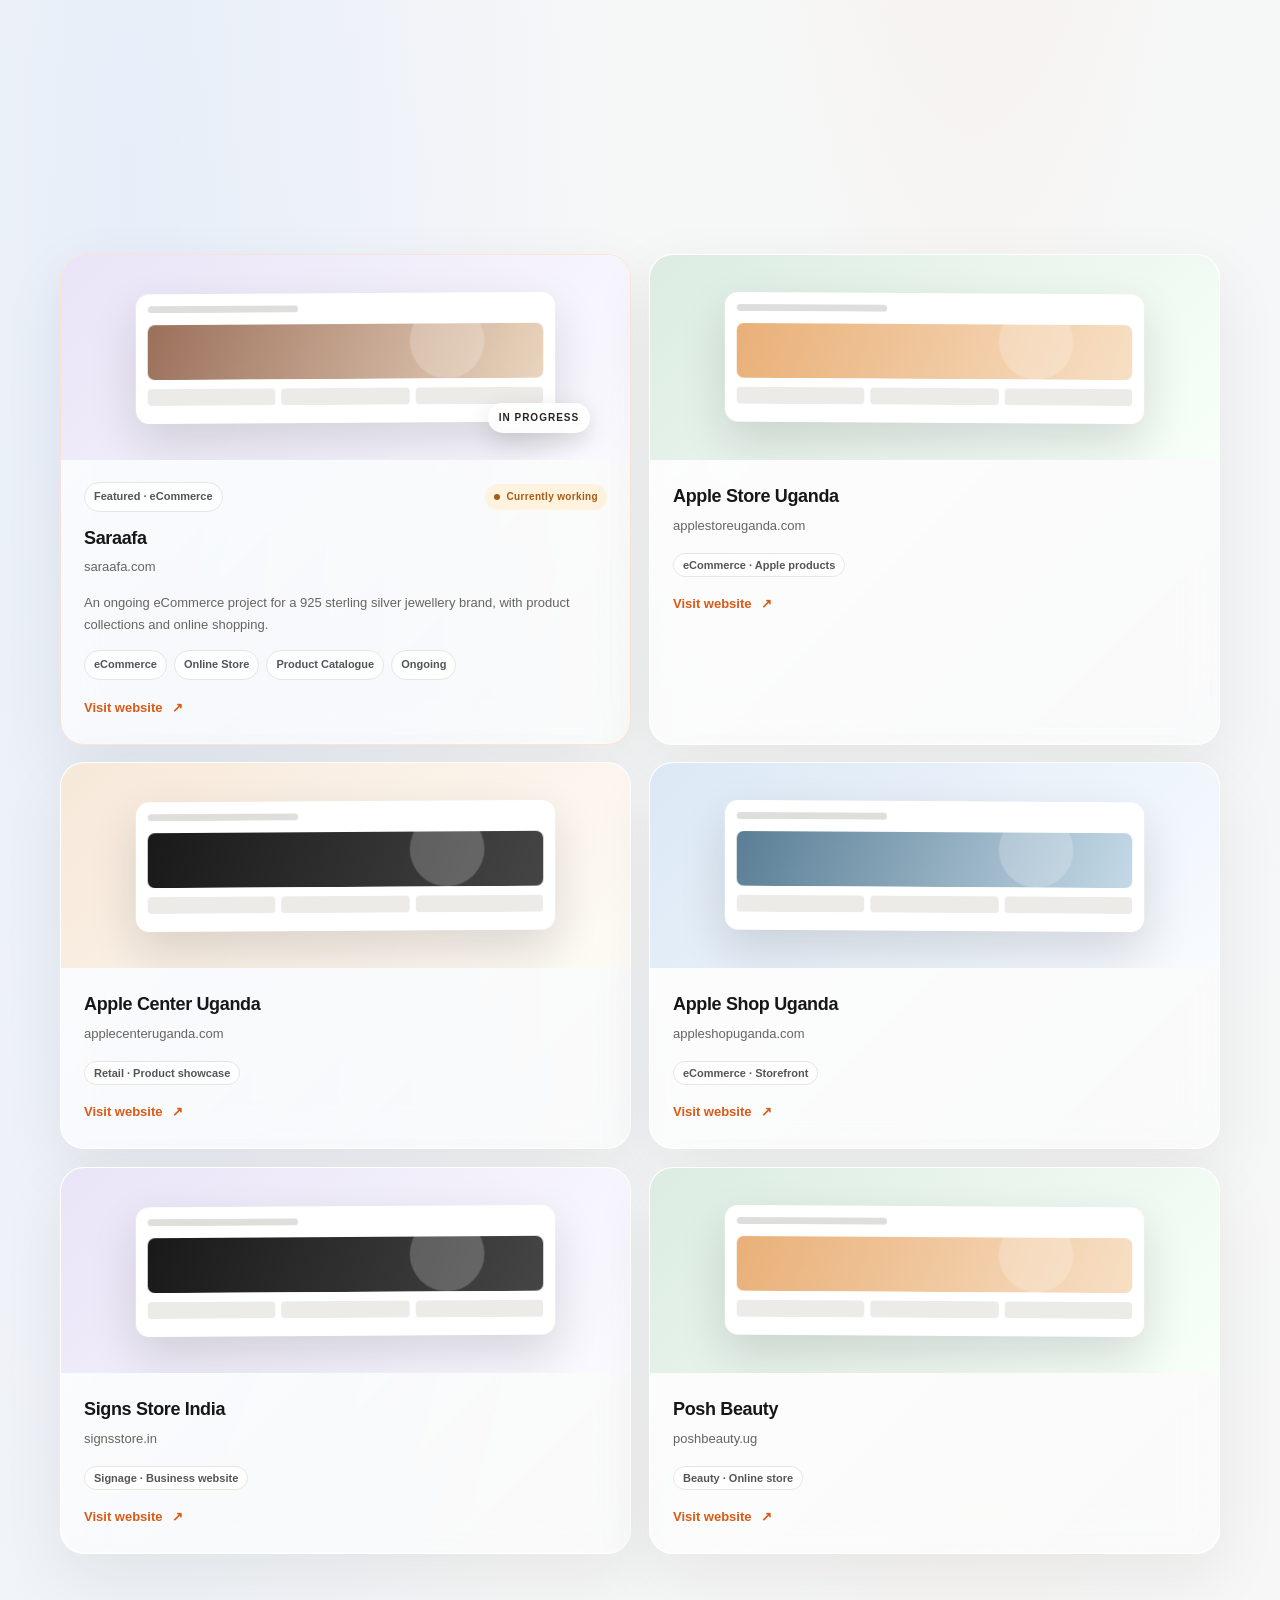
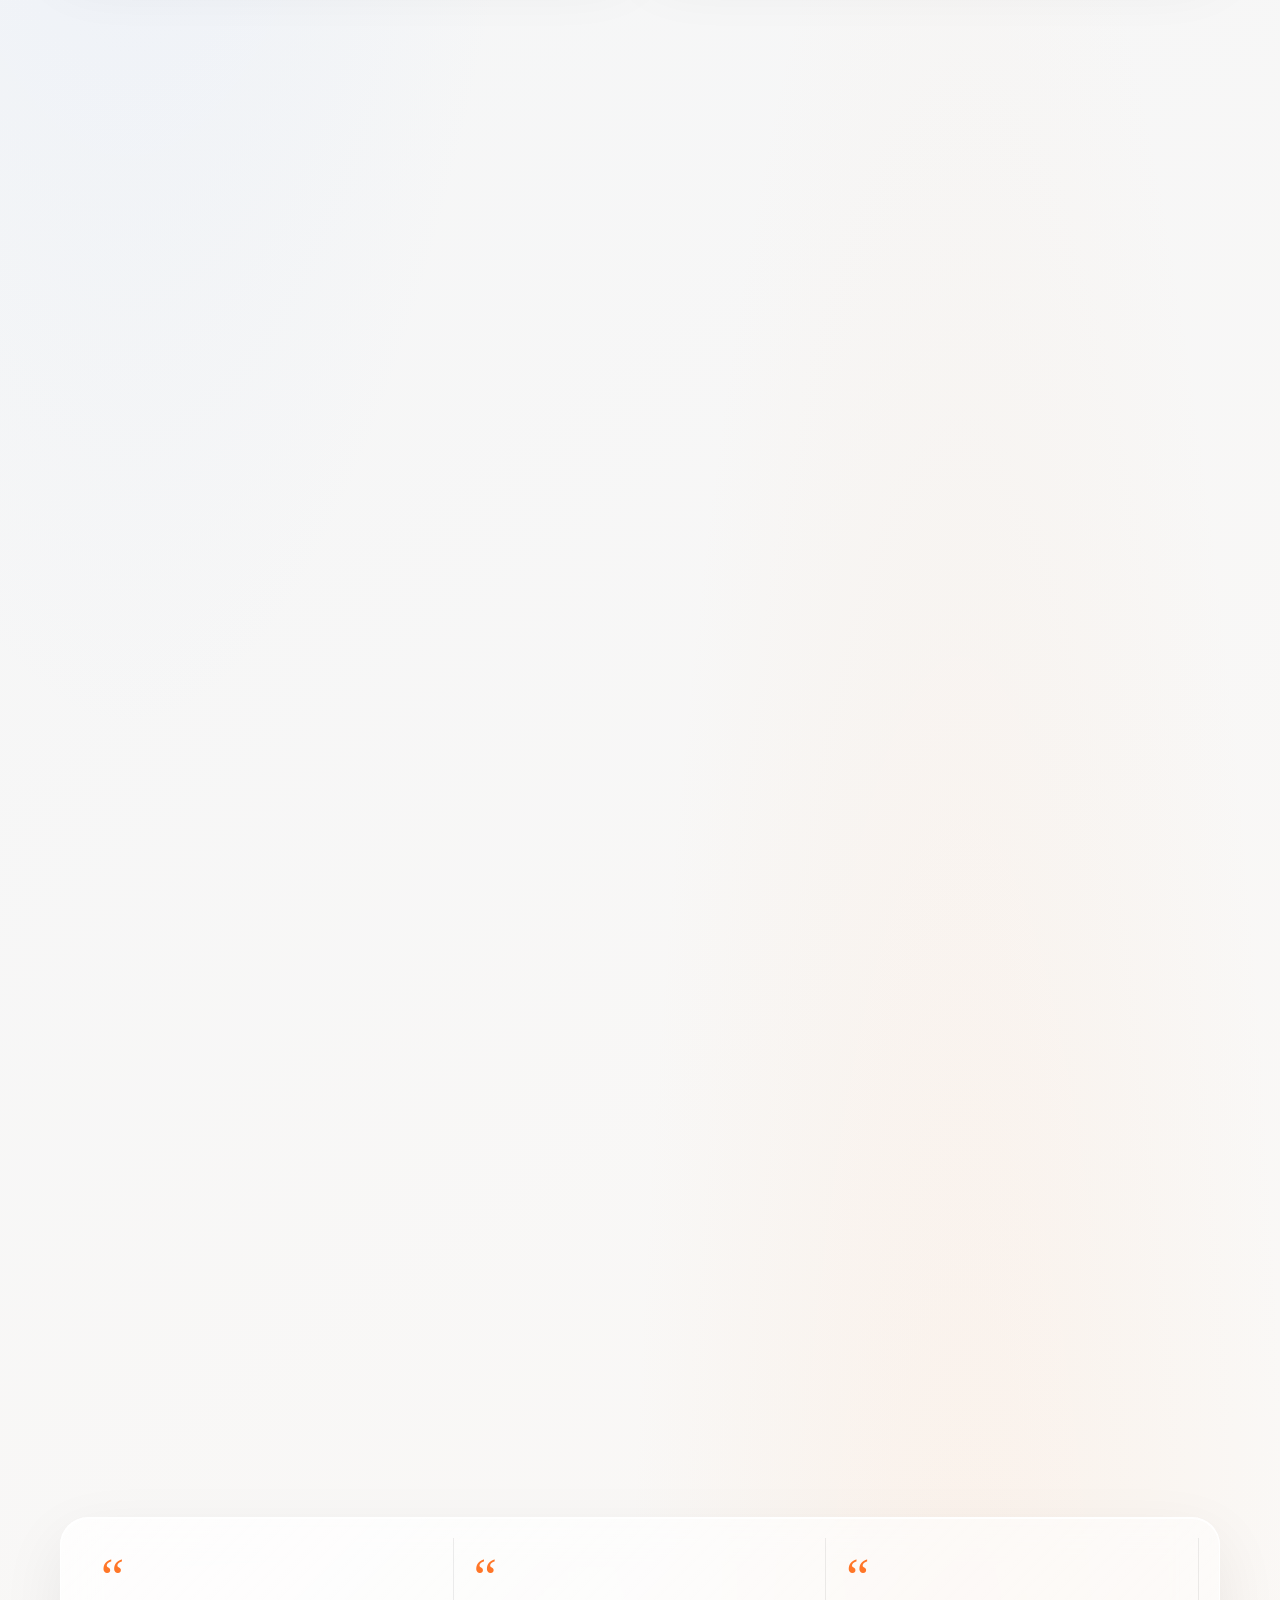
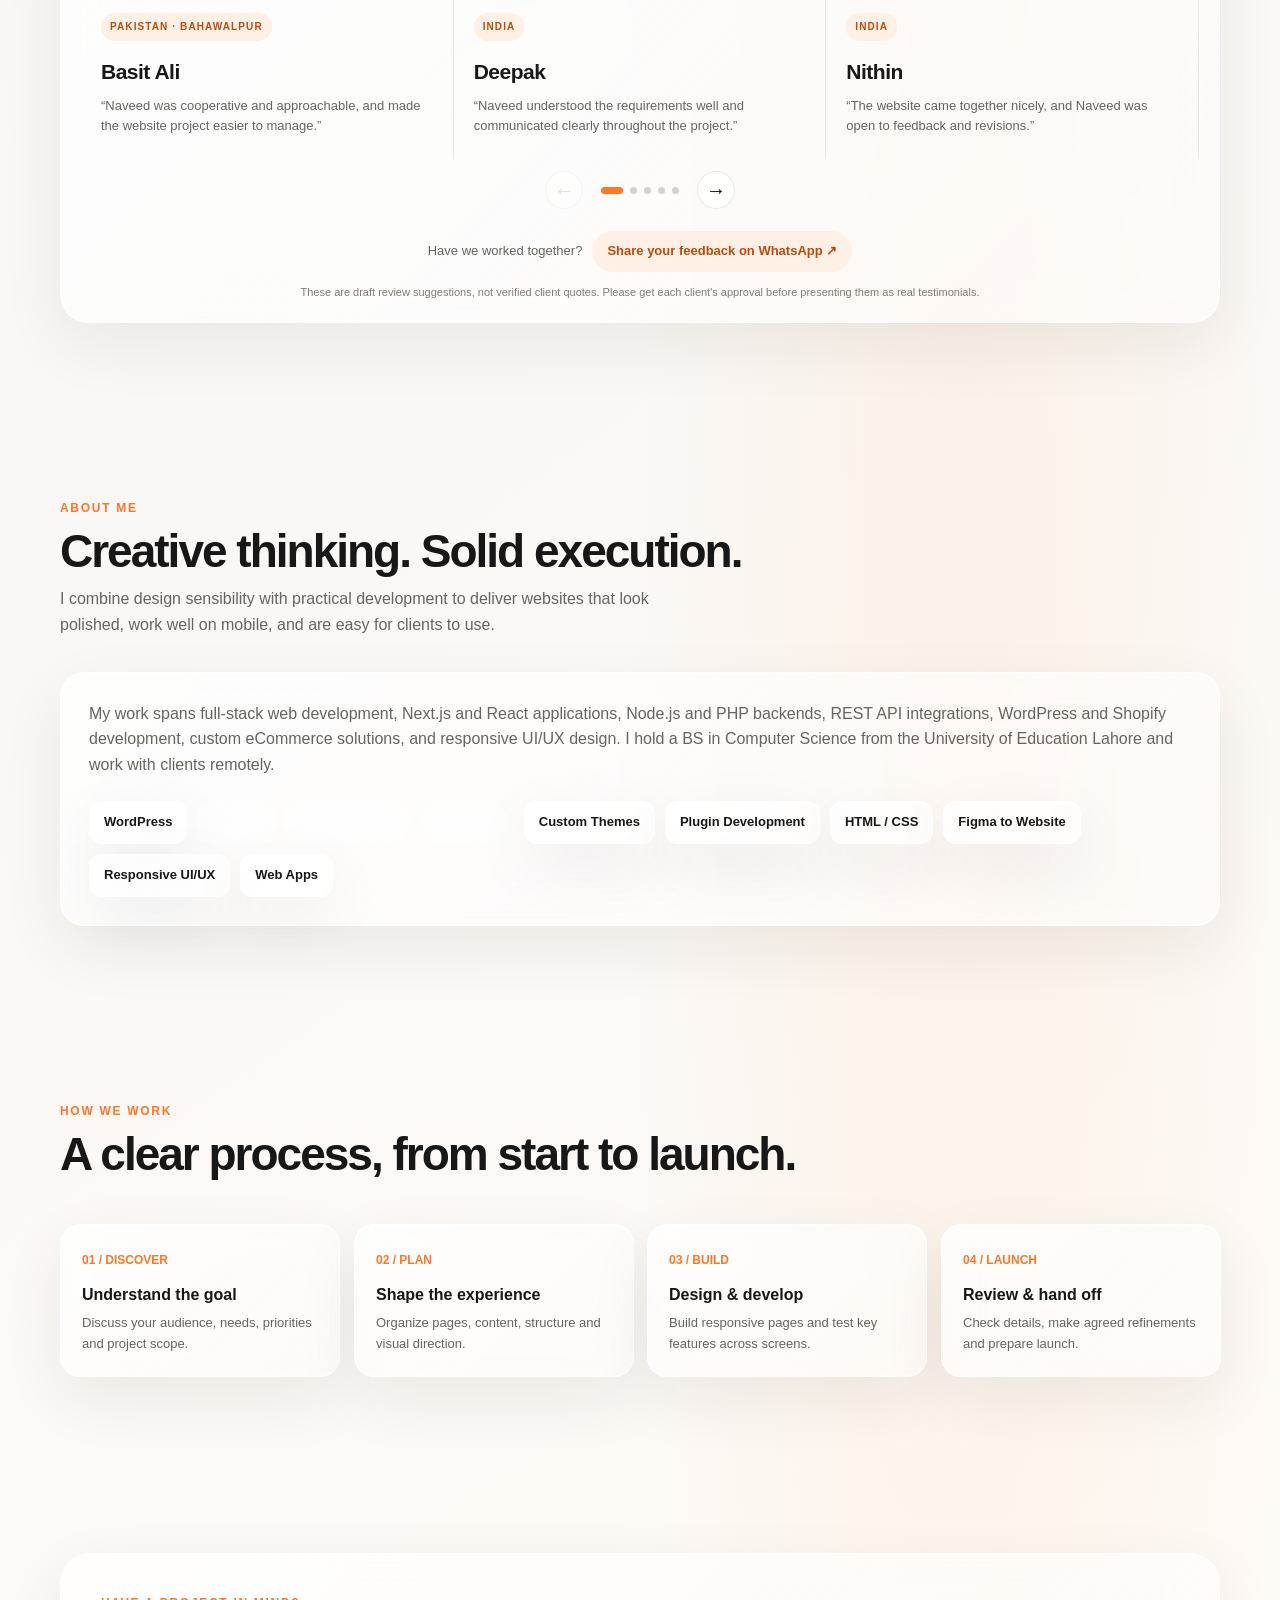
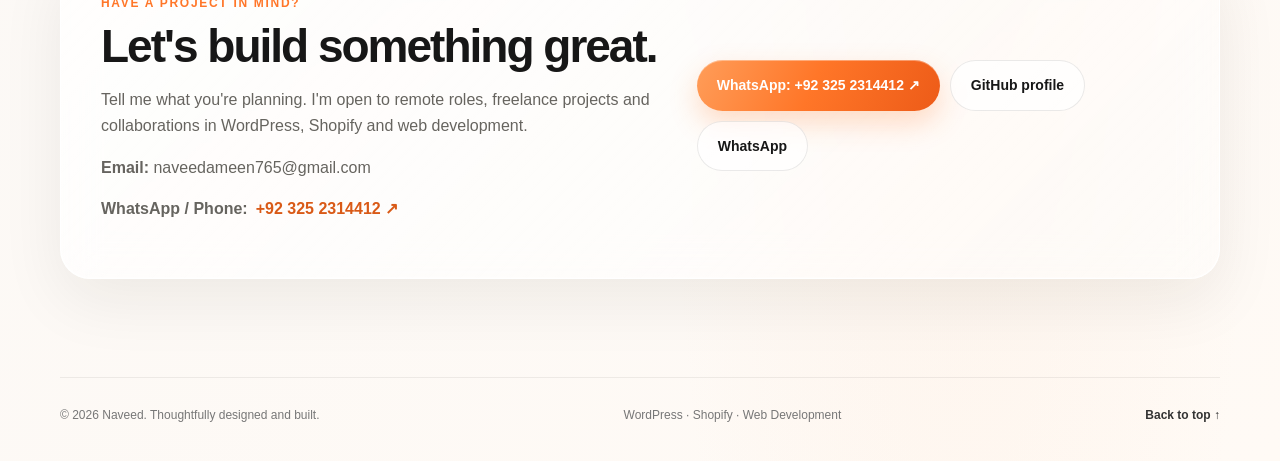
==== commit 9c4867f6: "Refresh portfolio for full-stack development and add featured Next.js projects" ====
--- a/index.html
+++ b/index.html
@@ -4,8 +4,8 @@
 <meta charset="UTF-8">
 <meta name="viewport" content="width=device-width, initial-scale=1">
 <meta name="theme-color" content="#f8f8f6">
-<meta name="description" content="Naveed is a WordPress and Shopify developer building polished, responsive websites, online stores and custom web experiences.">
-<title>Naveed — WordPress & Shopify Developer</title>
+<meta name="description" content="Muhammad Naveed is a full-stack web developer specializing in Next.js, React, Node.js, PHP, WordPress, Shopify and custom digital experiences.">
+<title>Muhammad Naveed — Full-Stack & Web Developer</title>
 <style>
 :root{--ink:#171717;--muted:#66645f;--orange:#ff7628;--paper:#f8f8f6;--glass:rgba(255,255,255,.72);--line:rgba(30,30,30,.09);--shadow:0 22px 65px rgba(25,25,25,.09)}
 *{box-sizing:border-box}html{scroll-behavior:smooth;scroll-padding-top:90px}body{margin:0;background:radial-gradient(ellipse at 85% 5%,rgba(255,132,54,.13),transparent 28%),radial-gradient(ellipse at 5% 35%,rgba(255,255,255,.95),transparent 35%),var(--paper);color:var(--ink);font-family:Inter,-apple-system,BlinkMacSystemFont,"Segoe UI",sans-serif;line-height:1.6}a{color:inherit;text-decoration:none}.wrap{width:min(1160px,calc(100% - 40px));margin:auto}.glass{background:var(--glass);border:1px solid rgba(255,255,255,.9);box-shadow:var(--shadow);backdrop-filter:blur(18px);-webkit-backdrop-filter:blur(18px)}.nav{position:sticky;top:12px;z-index:10;margin:12px auto 0;border-radius:22px;padding:12px 18px;display:flex;align-items:center;justify-content:space-between;gap:20px}.brand{font-size:20px;font-weight:850;letter-spacing:-.8px}.brand span{color:var(--orange)}.navlinks{display:flex;align-items:center;gap:24px;font-size:13px;font-weight:650;color:#555}.navlinks a:hover{color:var(--orange)}.btn{display:inline-flex;align-items:center;justify-content:center;gap:9px;border-radius:999px;padding:13px 20px;font-size:14px;font-weight:750;transition:.25s transform,.25s box-shadow}.btn:hover{transform:translateY(-3px);box-shadow:0 14px 30px #ff762833}.primary{background:linear-gradient(135deg,#ff9a52,#ff6a1c);color:white;box-shadow:0 9px 24px #ff762833}.secondary{border:1px solid var(--line);background:#ffffffa8}.hero{padding:100px 0 82px;display:grid;grid-template-columns:1.1fr .9fr;align-items:center;gap:45px;min-height:620px}.eyebrow{display:inline-flex;align-items:center;gap:8px;padding:7px 12px;border:1px solid #ff762833;background:#fff8f2;border-radius:999px;color:#b84c10;font-size:12px;font-weight:800;letter-spacing:.5px}.dot{width:7px;height:7px;background:#24b47e;border-radius:50%;box-shadow:0 0 0 4px #24b47e20}.hero h1{font-size:clamp(42px,6vw,76px);line-height:1.02;letter-spacing:-4px;margin:23px 0 22px;font-weight:850}.hero h1 em{font-style:normal;color:var(--orange)}.lead{font-size:17px;color:var(--muted);max-width:600px}.actions{display:flex;flex-wrap:wrap;gap:12px;margin-top:28px}.mini-proof{display:flex;gap:22px;flex-wrap:wrap;margin-top:32px;color:#68655f;font-size:12px;font-weight:650}.mini-proof b{color:#191919}.visual{position:relative;min-height:430px;display:grid;place-items:center;perspective:1000px}.orb{position:absolute;width:300px;height:300px;border-radius:50%;background:linear-gradient(135deg,#ffc18c,#ff7628 55%,#f34f19);filter:blur(.3px);box-shadow:inset -22px -25px 55px #a9341938,0 30px 80px #ff76283b;transform:translate(16px,-4px)}.codecard{position:relative;z-index:2;width:min(390px,100%);padding:23px;border-radius:25px;transform:rotateY(-9deg) rotateX(4deg);box-shadow:0 35px 80px #25201c28;border:1px solid #ffffffd9;background:rgba(255,255,255,.8);backdrop-filter:blur(22px)}.windowdots{display:flex;gap:6px;margin-bottom:22px}.windowdots i{width:8px;height:8px;border-radius:50%;background:#ff8068}.windowdots i:nth-child(2){background:#ffc15c}.windowdots i:nth-child(3){background:#5bc99b}.code-line{height:9px;border-radius:8px;background:#e8e7e3;margin:13px 0}.code-line.orange{background:linear-gradient(90deg,#ff8d46,#ffd1ac);width:74%}.code-line.short{width:42%}.code-line.mid{width:62%}.float-chip{position:absolute;z-index:3;padding:13px 16px;border-radius:17px;font-size:12px;font-weight:800}.chip-one{top:40px;right:0}.chip-two{bottom:48px;left:-4px}.chip-icon{color:var(--orange);font-size:19px;margin-right:7px}.section{padding:78px 0}.section-head{display:flex;justify-content:space-between;align-items:end;gap:20px;margin-bottom:30px}.kicker{font-size:12px;color:var(--orange);font-weight:850;text-transform:uppercase;letter-spacing:1.7px}.section h2{font-size:clamp(30px,4vw,46px);letter-spacing:-1.8px;line-height:1.1;margin:8px 0 10px}.sub{color:var(--muted);max-width:650px;margin:0}.stats{display:grid;grid-template-columns:repeat(3,1fr);gap:16px}.stat{padding:25px;border-radius:22px}.stat strong{font-size:30px;letter-spacing:-1px;display:block}.stat span{font-size:13px;color:var(--muted)}.services{display:grid;grid-template-columns:repeat(3,1fr);gap:17px}.service{padding:25px;border-radius:23px;transition:.25s transform}.service:hover,.project:hover{transform:translateY(-5px)}.service-icon{width:48px;height:48px;border-radius:15px;display:grid;place-items:center;background:#fff0e5;color:#e85e15;font-size:22px;margin-bottom:18px}.service h3{margin:0 0 8px;font-size:19px}.service p{font-size:14px;color:var(--muted);margin:0}.project-grid{display:grid;grid-template-columns:repeat(2,1fr);gap:18px}.project{overflow:hidden;border-radius:24px;transition:.25s transform}.project-art{height:190px;position:relative;display:flex;align-items:center;justify-content:center;overflow:hidden;background:linear-gradient(135deg,#f7e8d9,#fefbf6)}.project:nth-child(2) .project-art,.project:nth-child(6) .project-art{background:linear-gradient(135deg,#dbe8f5,#f8fbff)}.project:nth-child(3) .project-art,.project:nth-child(7) .project-art{background:linear-gradient(135deg,#e9e4f7,#fbfaff)}.project:nth-child(4) .project-art,.project:nth-child(8) .project-art{background:linear-gradient(135deg,#dcece2,#f8fff9)}.mock-browser{width:74%;height:130px;background:#fff;border-radius:13px;box-shadow:0 18px 40px #20202019;border:1px solid #ffffff;padding:11px;transform:rotate(-3deg)}.project:nth-child(even) .mock-browser{transform:rotate(3deg)}.mock-top{height:7px;width:38%;background:#dededb;border-radius:8px;margin-bottom:12px}.mock-hero{height:55px;border-radius:7px;background:linear-gradient(110deg,#191919,#454545);position:relative;overflow:hidden}.project:nth-child(2n) .mock-hero{background:linear-gradient(110deg,#e9b078,#f7dfc4)}.project:nth-child(3n) .mock-hero{background:linear-gradient(110deg,#5a7e95,#c4d9e7)}.mock-hero:after{content:"";position:absolute;width:75px;height:75px;border-radius:50%;background:#ffffff35;right:15%;top:-20px}.mock-bottom{display:flex;gap:6px;margin-top:9px}.mock-bottom i{height:17px;flex:1;border-radius:4px;background:#ecebe8}.project-info{padding:19px 21px 22px}.project-info h3{margin:0;font-size:18px}.project-info p{margin:5px 0 14px;color:var(--muted);font-size:13px}.project-link{font-size:13px;font-weight:800;color:#d95a17}.project-link span{margin-left:5px}.tags{display:flex;flex-wrap:wrap;gap:7px;margin-top:12px}.tag{font-size:11px;font-weight:700;border-radius:999px;padding:5px 9px;background:#f3f1ed;color:#555}.skills{display:flex;flex-wrap:wrap;gap:10px;margin-top:24px}.skill{padding:10px 14px;border-radius:13px;font-size:13px;font-weight:750}.process{display:grid;grid-template-columns:repeat(4,1fr);gap:14px}.step{padding:21px;border-radius:20px}.step-num{color:var(--orange);font-weight:900;font-size:12px}.step h3{font-size:16px;margin:10px 0 6px}.step p{font-size:13px;color:var(--muted);margin:0}.contact{padding:40px;border-radius:30px;display:flex;align-items:center;justify-content:space-between;gap:28px;background:linear-gradient(120deg,#fff,#fff7f0)}.contact h2{margin-top:8px}.contact p{color:var(--muted);max-width:600px}.contact-actions{display:flex;gap:10px;flex-wrap:wrap}.footer{padding:28px 0 36px;display:flex;justify-content:space-between;gap:20px;color:#777;font-size:12px}.footer a{color:#333;font-weight:700}
@@ -221,6 +221,23 @@
 @media(max-width:800px){.custom-grid{grid-template-columns:repeat(2,minmax(0,1fr))}.custom-stack{align-items:flex-start;flex-direction:column}}
 @media(max-width:540px){.custom-grid{grid-template-columns:minmax(0,1fr)}.custom-card{padding:22px}.custom-stack{padding:20px}.custom-stack .btn{width:100%;white-space:normal}.navlinks a[href="#custom-coding"]{display:none}}
 
+
+/* Full-stack positioning and featured portfolio projects */
+.project-meta{display:flex;align-items:center;justify-content:space-between;gap:8px;flex-wrap:wrap;margin-bottom:12px}
+.project-status{display:inline-flex;align-items:center;gap:6px;border-radius:999px;padding:5px 9px;font-size:10px;font-weight:850;letter-spacing:.35px}
+.project-status:before{content:"";width:6px;height:6px;border-radius:50%;background:currentColor}
+.project-status.live{color:#13865c;background:#e8f8f0}
+.project-status.working{color:#a65b13;background:#fff2df}
+.project-description{margin-top:10px!important;line-height:1.7}
+.project-art.project-golden{background:radial-gradient(circle at 80% 15%,#f8d6a2,transparent 35%),linear-gradient(135deg,#182b3b,#d7c19b)}
+.project-art.project-rak{background:radial-gradient(circle at 18% 20%,#c8e8ee,transparent 35%),linear-gradient(135deg,#153b54,#d8e6eb)}
+.project-art.project-saraafa{background:radial-gradient(circle at 78% 15%,#f6dfc7,transparent 35%),linear-gradient(135deg,#4c3430,#d9bfa7)}
+.project-art.project-golden .mock-hero{background:linear-gradient(110deg,#1c3446,#c9a36c)}
+.project-art.project-rak .mock-hero{background:linear-gradient(110deg,#1d506b,#b9d4dc)}
+.project-art.project-saraafa .mock-hero{background:linear-gradient(110deg,#9b705b,#ead4bd)}
+.project-stamp{position:absolute;right:7%;bottom:13%;z-index:2;padding:7px 11px;border-radius:999px;background:rgba(255,255,255,.88);backdrop-filter:blur(12px);font-size:10px;font-weight:900;letter-spacing:1px;color:#29231f;box-shadow:0 8px 24px #0002}
+.project-featured{border-color:rgba(255,151,83,.22)}
+@media(max-width:540px){.project-meta{align-items:flex-start}.project-description{font-size:13px!important}}
 </style>
 </head>
 <body>
@@ -233,11 +250,11 @@
 <main>
 <section class="hero" id="home">
 <div><span class="eyebrow"><i class="dot"></i> AVAILABLE FOR PROJECTS</span>
-<h1>Ideas into<br><em>digital reality.</em></h1>
-<p class="lead">I'm Naveed, a WordPress and Shopify developer creating beautiful, responsive websites, online stores, and custom web experiences that help businesses grow.</p>
+<h1>Building the<br><em>digital future.</em></h1>
+<p class="lead">I'm Muhammad Naveed, a full-stack web developer with 6+ years of experience building modern web applications, business websites and eCommerce experiences with Next.js, React, Node.js, PHP, WordPress and Shopify.</p>
 <div class="actions"><a class="btn primary" href="#work">Explore my work <span>↗</span></a><a class="btn secondary" href="https://api.whatsapp.com/send?phone=923252314412" target="_blank" rel="noopener noreferrer">WhatsApp: +92 325 2314412 ↗</a></div>
 <div class="mini-proof"><span><b>600+ projects</b> completed</span><span><b>6+ years</b> experience</span><span><b>Worldwide</b> remote</span></div></div>
-<div class="visual" aria-label="Decorative web development illustration"><div class="orb"></div><div class="codecard"><div class="windowdots"><i></i><i></i><i></i></div><div style="font-size:12px;color:#777;font-weight:800;margin-bottom:12px">BUILDING DIGITAL EXPERIENCES</div><div class="code-line orange"></div><div class="code-line mid"></div><div class="code-line"></div><div class="code-line short"></div><div style="display:grid;grid-template-columns:1fr 1fr;gap:10px;margin-top:24px"><div style="height:64px;border-radius:12px;background:linear-gradient(135deg,#fff0e4,#ffb87e)"></div><div style="height:64px;border-radius:12px;background:linear-gradient(135deg,#f4f3ef,#deddd7)"></div></div></div><div class="float-chip chip-one glass"><span class="chip-icon">✦</span> Clean UI / UX</div><div class="float-chip chip-two glass"><span class="chip-icon">⌘</span> WordPress + Shopify</div></div>
+<div class="visual" aria-label="Decorative web development illustration"><div class="orb"></div><div class="codecard"><div class="windowdots"><i></i><i></i><i></i></div><div style="font-size:12px;color:#777;font-weight:800;margin-bottom:12px">BUILDING DIGITAL EXPERIENCES</div><div class="code-line orange"></div><div class="code-line mid"></div><div class="code-line"></div><div class="code-line short"></div><div style="display:grid;grid-template-columns:1fr 1fr;gap:10px;margin-top:24px"><div style="height:64px;border-radius:12px;background:linear-gradient(135deg,#fff0e4,#ffb87e)"></div><div style="height:64px;border-radius:12px;background:linear-gradient(135deg,#f4f3ef,#deddd7)"></div></div></div><div class="float-chip chip-one glass"><span class="chip-icon">✦</span> Clean UI / UX</div><div class="float-chip chip-two glass"><span class="chip-icon">⌘</span> React · Next.js · Node.js</div></div>
 </section>
 <section class="stats" aria-label="Highlights"><div class="stat glass"><strong>6+ years</strong><span>Web development experience</span></div><div class="stat glass"><strong>600+ projects</strong><span>Projects completed</span></div><div class="stat glass"><strong>End-to-end</strong><span>Design, development & launch</span></div></section>
 <section class="section" id="services"><div class="section-head"><div><div class="kicker">What I do</div><h2>Built for your next big idea.</h2><p class="sub">Practical development, thoughtful design, and a smooth experience across every screen.</p></div></div>
@@ -267,12 +284,16 @@
     <article class="custom-card glass"><span class="custom-icon">✦</span><h3>Custom Web Apps & Dashboards</h3><p>Project-scoped web tools, admin interfaces, calculators, lead forms and AI-assisted app experiences with clear requirements.</p><div class="custom-tags"><span>Web apps</span><span>UI/UX</span></div></article>
   </div>
   <div class="custom-stack glass">
-    <div><span class="kicker">Development toolkit</span><p>WordPress · WooCommerce · Shopify · PHP · HTML5 · CSS3 · JavaScript · Liquid · REST API integration · GitHub · Responsive UI · SEO basics</p></div>
+    <div><span class="kicker">Development toolkit</span><p>Next.js · React.js · Node.js · JavaScript · PHP · WordPress · WooCommerce · Shopify · HTML5 · CSS3 · REST APIs · Custom integrations · GitHub · Responsive UI/UX</p></div>
     <a class="btn primary" href="https://api.whatsapp.com/send?phone=923252314412&amp;text=Hi%20Naveed%2C%20I%20have%20a%20custom%20development%20project." target="_blank" rel="noopener noreferrer">Discuss a custom feature ↗</a>
   </div>
 </section>
-<section class="section" id="work"><div class="section-head"><div><div class="kicker">Selected work</div><h2>Projects in the real world.</h2><p class="sub">A selection of websites across eCommerce, beauty, signage, design, legal services and publishing.</p></div></div>
+<section class="section" id="work"><div class="section-head"><div><div class="kicker">Selected work</div><h2>Projects in the real world.</h2><p class="sub">Selected full-stack, Next.js and eCommerce projects — from custom digital platforms to online stores and business websites.</p></div></div>
 <div class="project-grid">
+<article class="project glass project-featured"><a href="https://goldenvisauae.ai/" target="_blank" rel="noopener noreferrer" aria-label="Visit Golden Visa UAE"><div class="project-art project-golden"><div class="mock-browser"><div class="mock-top"></div><div class="mock-hero"></div><div class="mock-bottom"><i></i><i></i><i></i></div></div><span class="project-stamp">NEXT.JS</span></div></a><div class="project-info"><div class="project-meta"><span class="tag">Featured · Full-stack</span><span class="project-status live">Live project</span></div><h3>Golden Visa UAE</h3><p>goldenvisauae.ai</p><p class="project-description">A multilingual digital platform for UAE Golden Visa information, built with a modern Next.js application experience.</p><div class="tags"><span class="tag">Next.js</span><span class="tag">React</span><span class="tag">Multilingual</span><span class="tag">Web Application</span></div><div style="margin-top:14px"><a class="project-link" href="https://goldenvisauae.ai/" target="_blank" rel="noopener noreferrer">Visit website <span>↗</span></a></div></div></article>
+<article class="project glass project-featured"><a href="http://rakgoldenvisa.com/" target="_blank" rel="noopener noreferrer" aria-label="Visit RAK Golden Visa"><div class="project-art project-rak"><div class="mock-browser"><div class="mock-top"></div><div class="mock-hero"></div><div class="mock-bottom"><i></i><i></i><i></i></div></div><span class="project-stamp">NEXT.JS</span></div></a><div class="project-info"><div class="project-meta"><span class="tag">Featured · Custom development</span><span class="project-status live">Live project</span></div><h3>RAK Golden Visa</h3><p>rakgoldenvisa.com</p><p class="project-description">A dedicated Golden Visa web experience for Ras Al Khaimah, developed using Next.js.</p><div class="tags"><span class="tag">Next.js</span><span class="tag">React</span><span class="tag">Responsive UI</span><span class="tag">Custom Development</span></div><div style="margin-top:14px"><a class="project-link" href="http://rakgoldenvisa.com/" target="_blank" rel="noopener noreferrer">Visit website <span>↗</span></a></div></div></article>
+<article class="project glass project-featured"><a href="https://www.saraafa.com/" target="_blank" rel="noopener noreferrer" aria-label="Visit Saraafa"><div class="project-art project-saraafa"><div class="mock-browser"><div class="mock-top"></div><div class="mock-hero"></div><div class="mock-bottom"><i></i><i></i><i></i></div></div><span class="project-stamp">IN PROGRESS</span></div></a><div class="project-info"><div class="project-meta"><span class="tag">Featured · eCommerce</span><span class="project-status working">Currently working</span></div><h3>Saraafa</h3><p>saraafa.com</p><p class="project-description">An ongoing eCommerce project for a 925 sterling silver jewellery brand, with product collections and online shopping.</p><div class="tags"><span class="tag">eCommerce</span><span class="tag">Online Store</span><span class="tag">Product Catalogue</span><span class="tag">Ongoing</span></div><div style="margin-top:14px"><a class="project-link" href="https://www.saraafa.com/" target="_blank" rel="noopener noreferrer">Visit website <span>↗</span></a></div></div></article>
+
 <article class="project glass"><a href="https://applestoreuganda.com/" target="_blank" rel="noopener noreferrer" aria-label="Visit Apple Store Uganda"><div class="project-art"><div class="mock-browser"><div class="mock-top"></div><div class="mock-hero"></div><div class="mock-bottom"><i></i><i></i><i></i></div></div></div></a><div class="project-info"><h3>Apple Store Uganda</h3><p>applestoreuganda.com</p><span class="tag">eCommerce · Apple products</span><div style="margin-top:14px"><a class="project-link" href="https://applestoreuganda.com/" target="_blank" rel="noopener noreferrer">Visit website <span>↗</span></a></div></div></article><article class="project glass"><a href="https://applecenteruganda.com/" target="_blank" rel="noopener noreferrer" aria-label="Visit Apple Center Uganda"><div class="project-art"><div class="mock-browser"><div class="mock-top"></div><div class="mock-hero"></div><div class="mock-bottom"><i></i><i></i><i></i></div></div></div></a><div class="project-info"><h3>Apple Center Uganda</h3><p>applecenteruganda.com</p><span class="tag">Retail · Product showcase</span><div style="margin-top:14px"><a class="project-link" href="https://applecenteruganda.com/" target="_blank" rel="noopener noreferrer">Visit website <span>↗</span></a></div></div></article><article class="project glass"><a href="https://appleshopuganda.com/" target="_blank" rel="noopener noreferrer" aria-label="Visit Apple Shop Uganda"><div class="project-art"><div class="mock-browser"><div class="mock-top"></div><div class="mock-hero"></div><div class="mock-bottom"><i></i><i></i><i></i></div></div></div></a><div class="project-info"><h3>Apple Shop Uganda</h3><p>appleshopuganda.com</p><span class="tag">eCommerce · Storefront</span><div style="margin-top:14px"><a class="project-link" href="https://appleshopuganda.com/" target="_blank" rel="noopener noreferrer">Visit website <span>↗</span></a></div></div></article><article class="project glass"><a href="https://signsstore.in/" target="_blank" rel="noopener noreferrer" aria-label="Visit Signs Store India"><div class="project-art"><div class="mock-browser"><div class="mock-top"></div><div class="mock-hero"></div><div class="mock-bottom"><i></i><i></i><i></i></div></div></div></a><div class="project-info"><h3>Signs Store India</h3><p>signsstore.in</p><span class="tag">Signage · Business website</span><div style="margin-top:14px"><a class="project-link" href="https://signsstore.in/" target="_blank" rel="noopener noreferrer">Visit website <span>↗</span></a></div></div></article><article class="project glass"><a href="https://poshbeauty.ug/" target="_blank" rel="noopener noreferrer" aria-label="Visit Posh Beauty"><div class="project-art"><div class="mock-browser"><div class="mock-top"></div><div class="mock-hero"></div><div class="mock-bottom"><i></i><i></i><i></i></div></div></div></a><div class="project-info"><h3>Posh Beauty</h3><p>poshbeauty.ug</p><span class="tag">Beauty · Online store</span><div style="margin-top:14px"><a class="project-link" href="https://poshbeauty.ug/" target="_blank" rel="noopener noreferrer">Visit website <span>↗</span></a></div></div></article><article class="project glass"><a href="https://qudodesigns.com/" target="_blank" rel="noopener noreferrer" aria-label="Visit Qudo Designs"><div class="project-art"><div class="mock-browser"><div class="mock-top"></div><div class="mock-hero"></div><div class="mock-bottom"><i></i><i></i><i></i></div></div></div></a><div class="project-info"><h3>Qudo Designs</h3><p>qudodesigns.com</p><span class="tag">Design · Creative business</span><div style="margin-top:14px"><a class="project-link" href="https://qudodesigns.com/" target="_blank" rel="noopener noreferrer">Visit website <span>↗</span></a></div></div></article><article class="project glass"><a href="https://lawsandlegals.com/" target="_blank" rel="noopener noreferrer" aria-label="Visit Laws & Legals"><div class="project-art"><div class="mock-browser"><div class="mock-top"></div><div class="mock-hero"></div><div class="mock-bottom"><i></i><i></i><i></i></div></div></div></a><div class="project-info"><h3>Laws & Legals</h3><p>lawsandlegals.com</p><span class="tag">Legal · Professional website</span><div style="margin-top:14px"><a class="project-link" href="https://lawsandlegals.com/" target="_blank" rel="noopener noreferrer">Visit website <span>↗</span></a></div></div></article><article class="project glass"><a href="https://jantantra24news.com/" target="_blank" rel="noopener noreferrer" aria-label="Visit Jantantra 24 News"><div class="project-art"><div class="mock-browser"><div class="mock-top"></div><div class="mock-hero"></div><div class="mock-bottom"><i></i><i></i><i></i></div></div></div></a><div class="project-info"><h3>Jantantra 24 News</h3><p>jantantra24news.com</p><span class="tag">News · Digital publishing</span><div style="margin-top:14px"><a class="project-link" href="https://jantantra24news.com/" target="_blank" rel="noopener noreferrer">Visit website <span>↗</span></a></div></div></article><article class="project glass"><a href="https://usefranca.com.br/" target="_blank" rel="noopener noreferrer" aria-label="Visit Use Franca"><div class="project-art"><div class="mock-browser"><div class="mock-top"></div><div class="mock-hero"></div><div class="mock-bottom"><i></i><i></i><i></i></div></div></div></a><div class="project-info"><h3>Use Franca</h3><p>usefranca.com.br</p><span class="tag">Brand · Business website</span><div style="margin-top:14px"><a class="project-link" href="https://usefranca.com.br/" target="_blank" rel="noopener noreferrer">Visit website <span>↗</span></a></div></div></article><article class="project glass"><a href="https://mannillam.com/" target="_blank" rel="noopener noreferrer" aria-label="Visit Mannillam"><div class="project-art"><div class="mock-browser"><div class="mock-top"></div><div class="mock-hero"></div><div class="mock-bottom"><i></i><i></i><i></i></div></div></div></a><div class="project-info"><h3>Mannillam</h3><p>mannillam.com</p><span class="tag">Business · Website design</span><div style="margin-top:14px"><a class="project-link" href="https://mannillam.com/" target="_blank" rel="noopener noreferrer">Visit website <span>↗</span></a></div></div></article>
 </div></section>
 <section class="section" id="feedback">
@@ -294,7 +315,7 @@
 </div>
 </section>
 <section class="section" id="about"><div class="section-head"><div><div class="kicker">About me</div><h2>Creative thinking. Solid execution.</h2><p class="sub">I combine design sensibility with practical development to deliver websites that look polished, work well on mobile, and are easy for clients to use.</p></div></div>
-<div class="glass" style="padding:28px;border-radius:24px"><p style="margin-top:0;color:var(--muted)">My work spans WordPress and Shopify development, custom theme and plugin work, UI/UX design, and turning design files into working websites. I hold a BS in Computer Science from the University of Education Lahore and work with clients remotely.</p><div class="skills"><span class="skill glass">WordPress</span><span class="skill glass">Shopify</span><span class="skill glass">WooCommerce</span><span class="skill glass">Elementor</span><span class="skill glass">Custom Themes</span><span class="skill glass">Plugin Development</span><span class="skill glass">HTML / CSS</span><span class="skill glass">Figma to Website</span><span class="skill glass">Responsive UI/UX</span><span class="skill glass">Web Apps</span></div></div>
+<div class="glass" style="padding:28px;border-radius:24px"><p style="margin-top:0;color:var(--muted)">My work spans full-stack web development, Next.js and React applications, Node.js and PHP backends, REST API integrations, WordPress and Shopify development, custom eCommerce solutions, and responsive UI/UX design. I hold a BS in Computer Science from the University of Education Lahore and work with clients remotely.</p><div class="skills"><span class="skill glass">WordPress</span><span class="skill glass">Shopify</span><span class="skill glass">WooCommerce</span><span class="skill glass">Elementor</span><span class="skill glass">Custom Themes</span><span class="skill glass">Plugin Development</span><span class="skill glass">HTML / CSS</span><span class="skill glass">Figma to Website</span><span class="skill glass">Responsive UI/UX</span><span class="skill glass">Web Apps</span></div></div>
 </section>
 <section class="section"><div class="section-head"><div><div class="kicker">How we work</div><h2>A clear process, from start to launch.</h2></div></div><div class="process"><div class="step glass"><span class="step-num">01 / DISCOVER</span><h3>Understand the goal</h3><p>Discuss your audience, needs, priorities and project scope.</p></div><div class="step glass"><span class="step-num">02 / PLAN</span><h3>Shape the experience</h3><p>Organize pages, content, structure and visual direction.</p></div><div class="step glass"><span class="step-num">03 / BUILD</span><h3>Design & develop</h3><p>Build responsive pages and test key features across screens.</p></div><div class="step glass"><span class="step-num">04 / LAUNCH</span><h3>Review & hand off</h3><p>Check details, make agreed refinements and prepare launch.</p></div></div></section>
 <section class="section" id="contact"><div class="contact glass"><div><div class="kicker">Have a project in mind?</div><h2>Let's build something great.</h2><p>Tell me what you're planning. I'm open to remote roles, freelance projects and collaborations in WordPress, Shopify and web development.</p><p><strong>Email:</strong> naveedameen765@gmail.com</p><p class="phone-line"><strong>WhatsApp / Phone:</strong> <a href="https://api.whatsapp.com/send?phone=923252314412" target="_blank" rel="noopener noreferrer">+92 325 2314412 ↗</a></p></div><div class="contact-actions"><a class="btn primary" href="https://api.whatsapp.com/send?phone=923252314412" target="_blank" rel="noopener noreferrer">WhatsApp: +92 325 2314412 ↗</a><a class="btn secondary" href="https://github.com/Naveed786-king" target="_blank" rel="noopener noreferrer">GitHub profile</a><a class="btn secondary" href="https://api.whatsapp.com/send?phone=923252314412" target="_blank" rel="noopener noreferrer">WhatsApp</a></div></div></section>
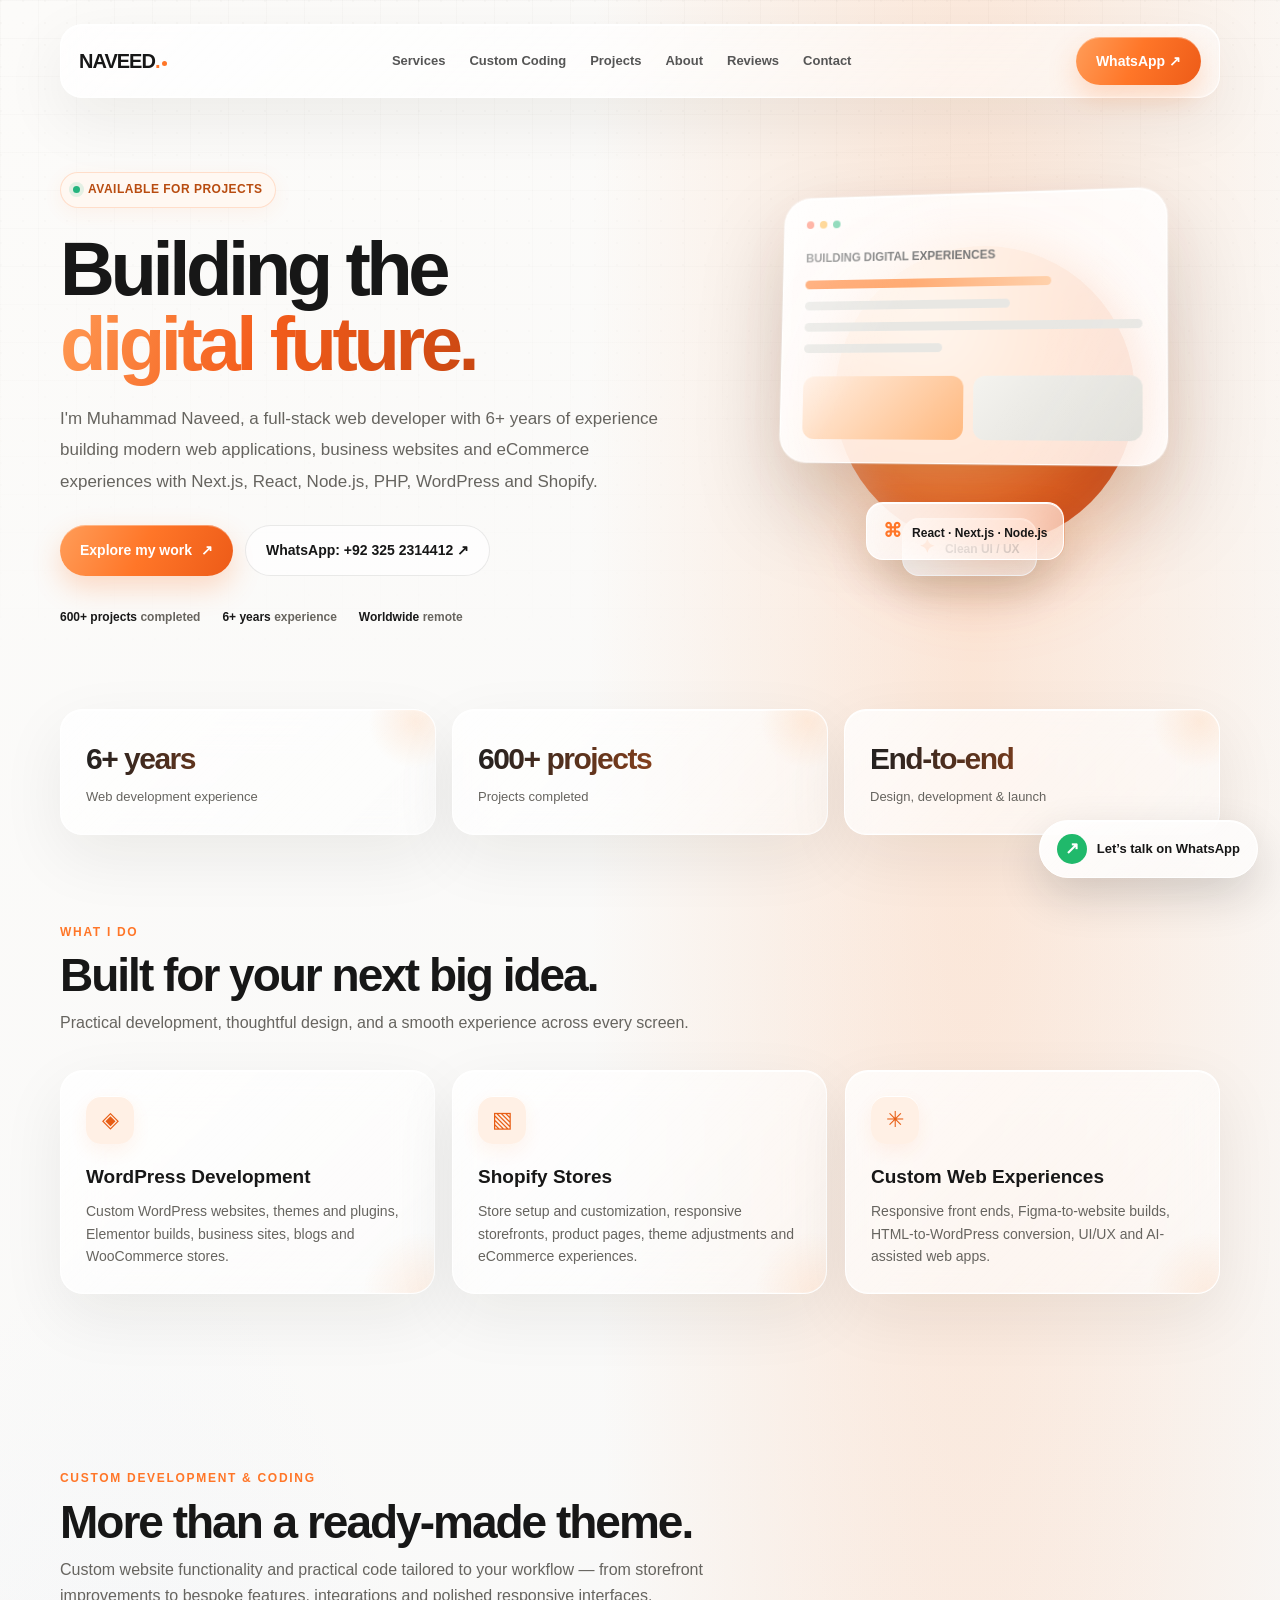
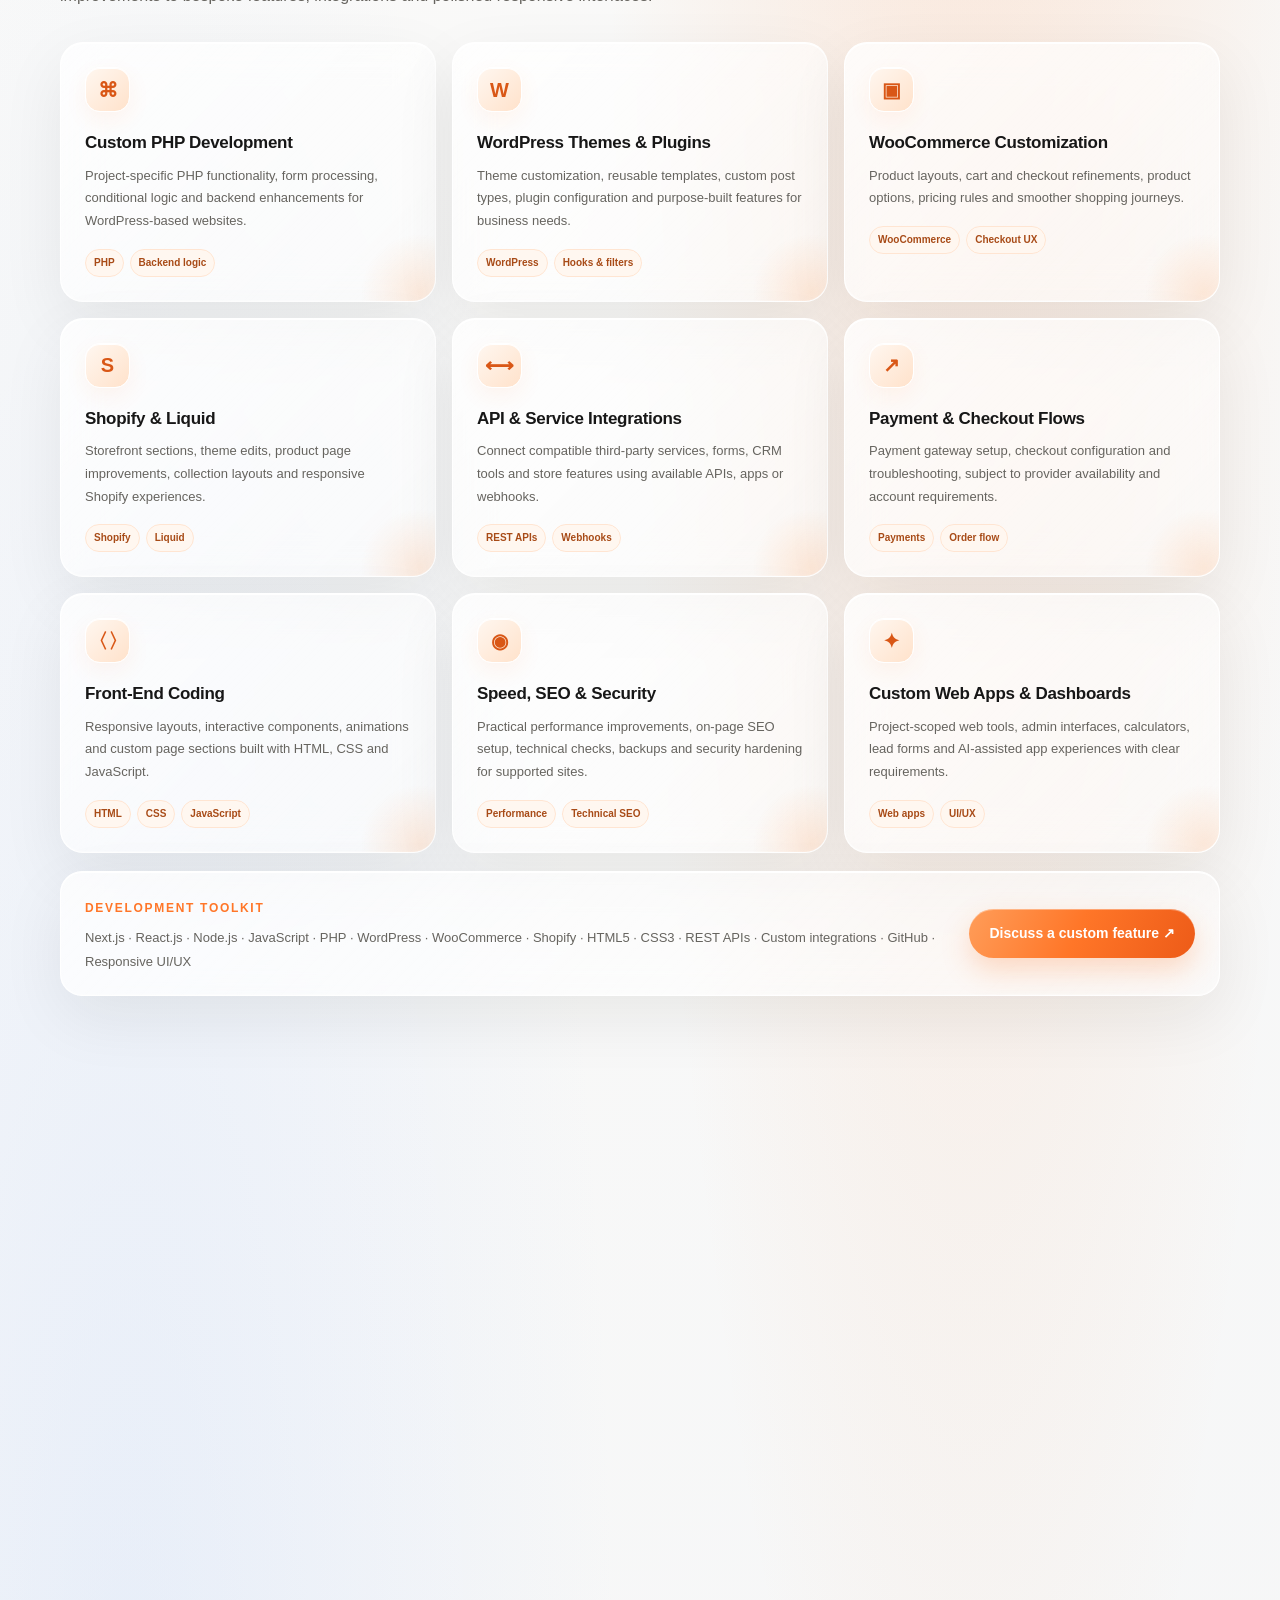
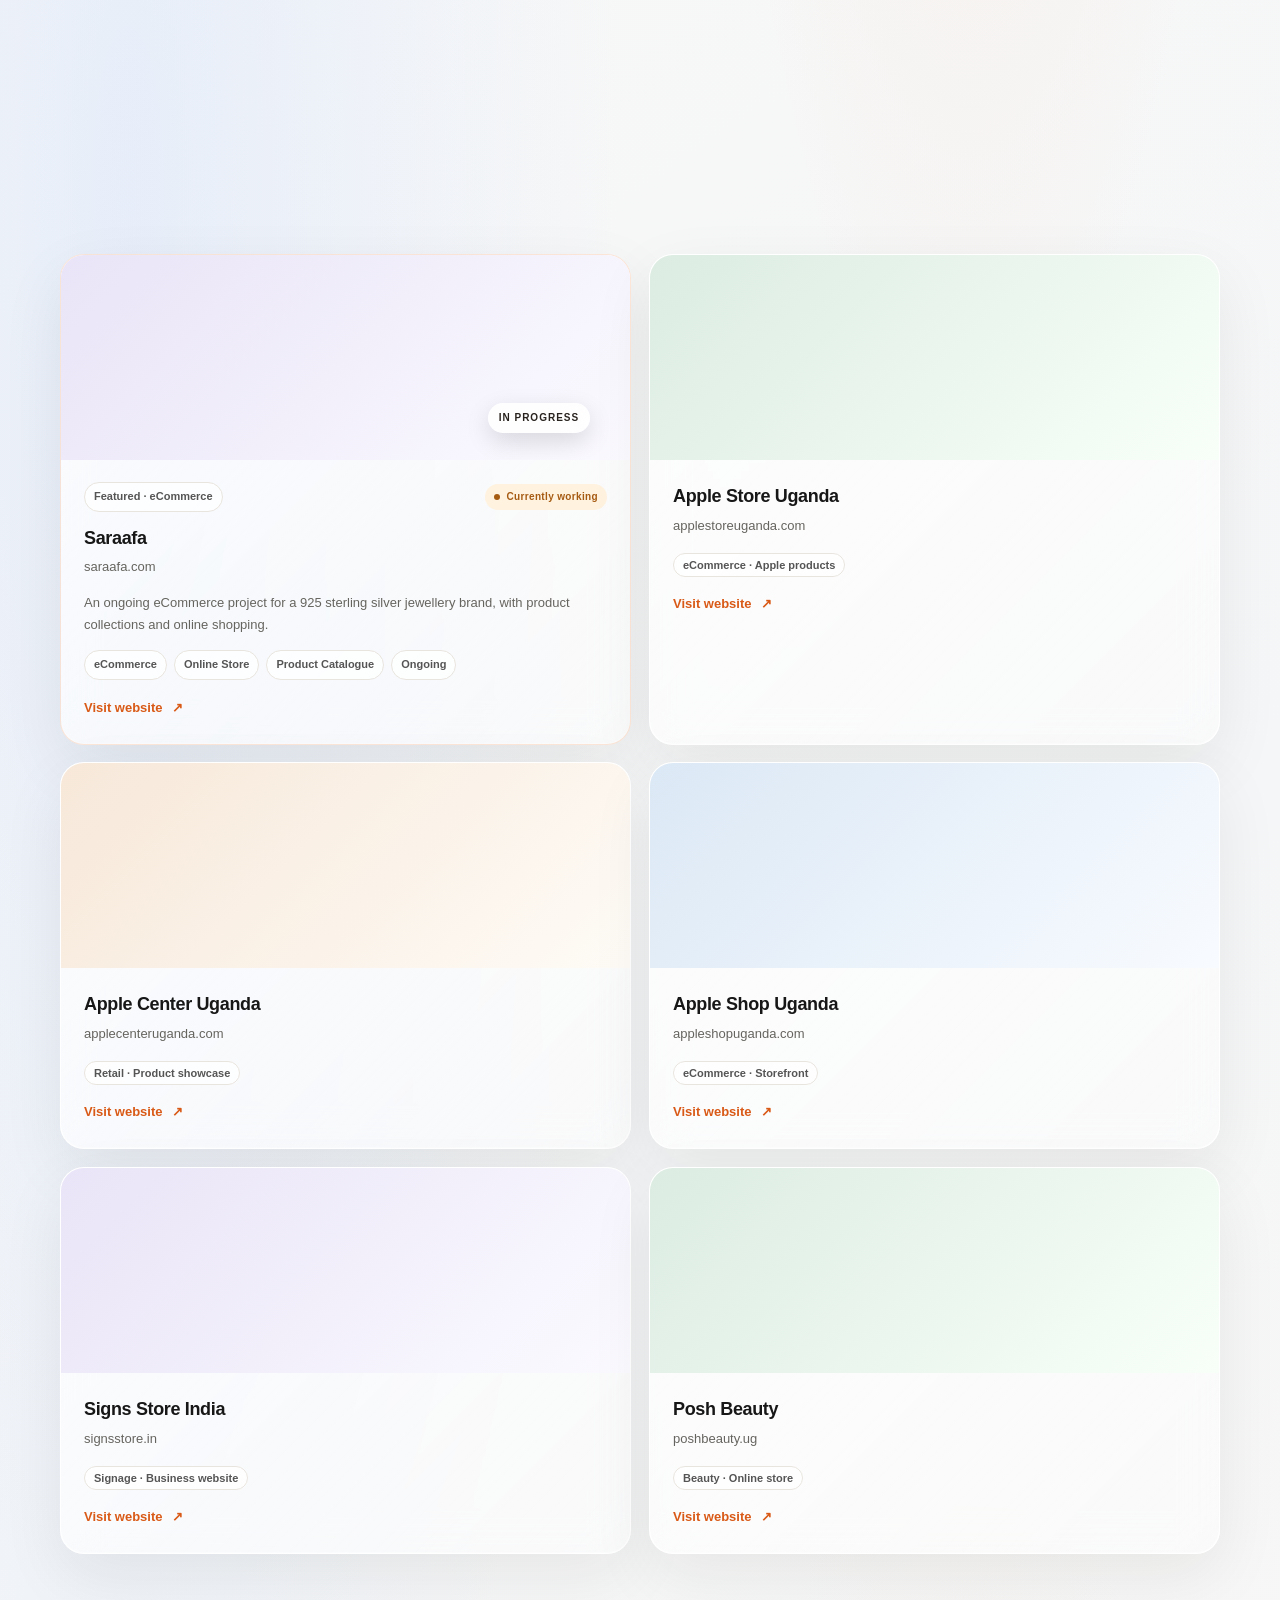
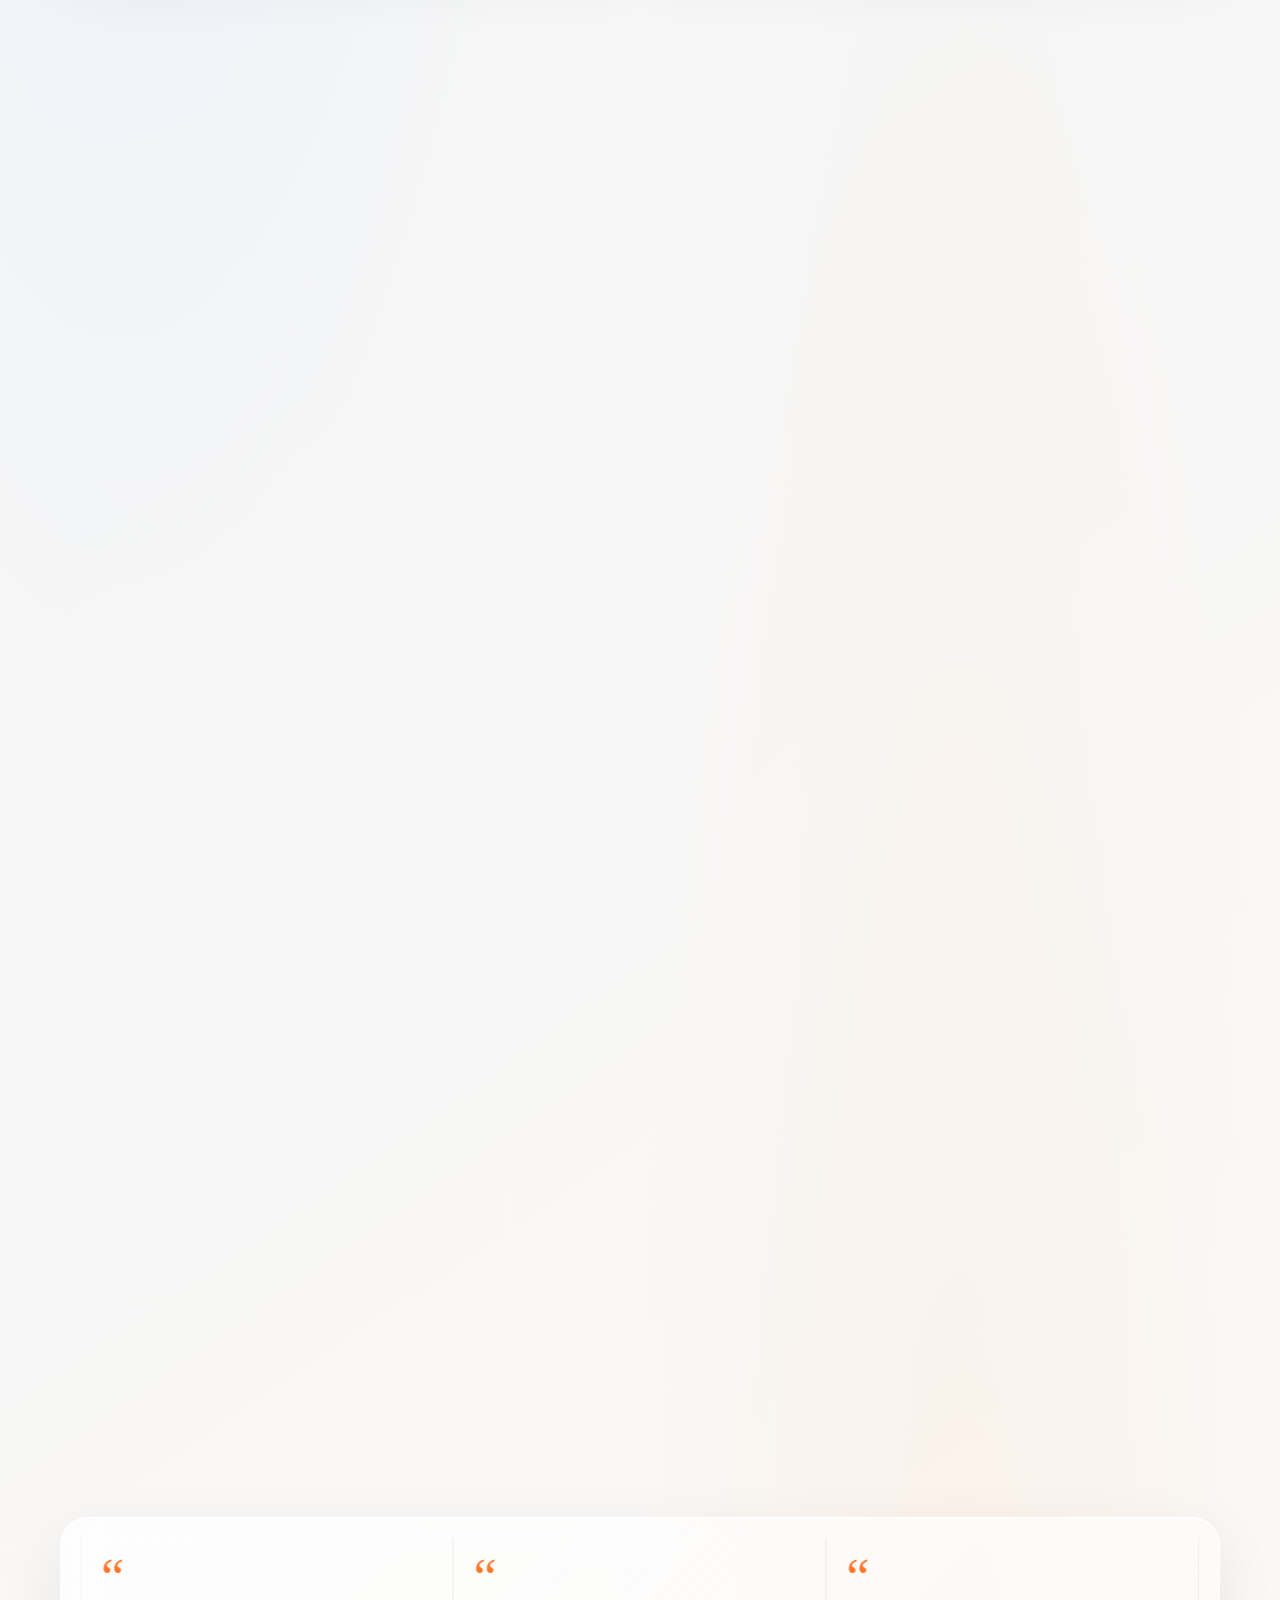
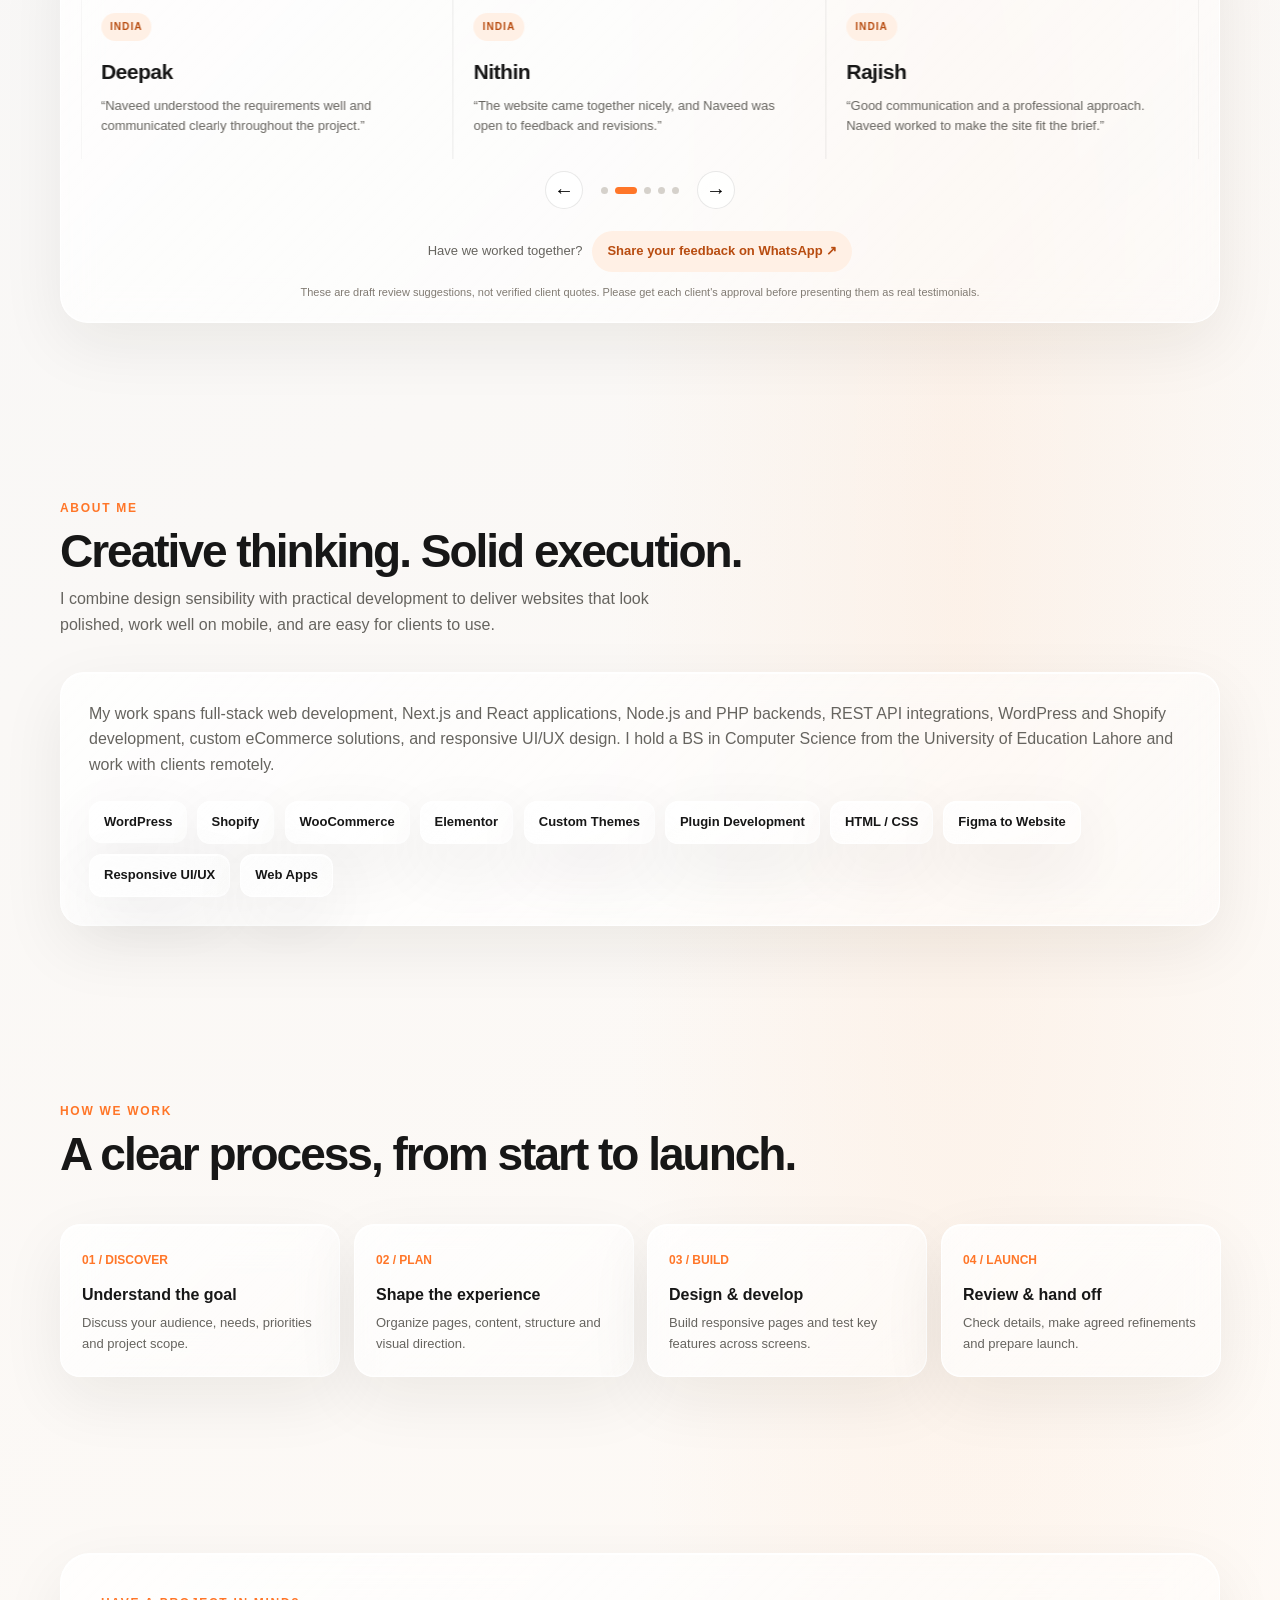
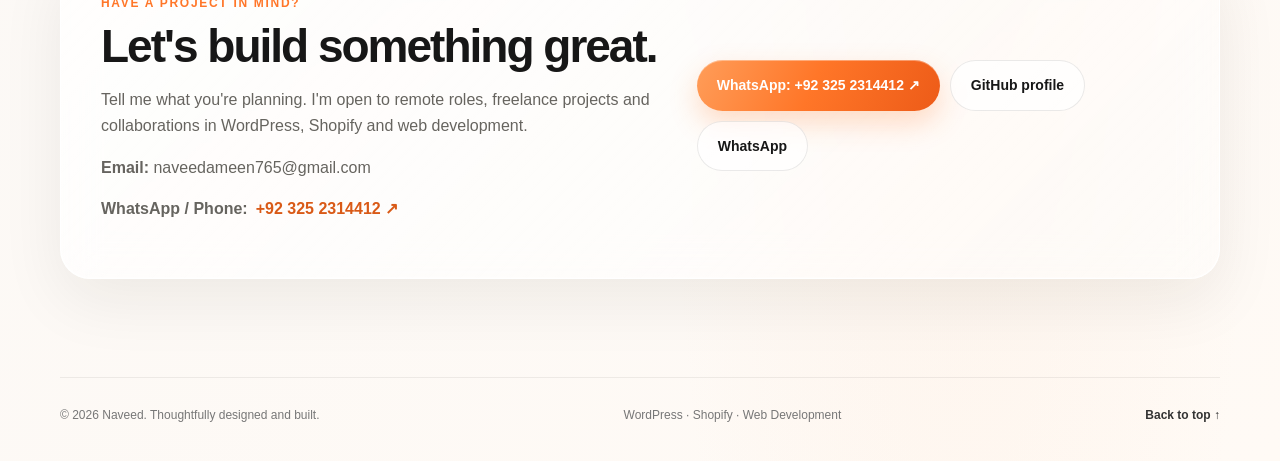
==== commit 69c9dab5: "Improve accessible mobile navigation and add live website screenshot previews" ====
--- a/index.html
+++ b/index.html
@@ -238,14 +238,40 @@
 .project-stamp{position:absolute;right:7%;bottom:13%;z-index:2;padding:7px 11px;border-radius:999px;background:rgba(255,255,255,.88);backdrop-filter:blur(12px);font-size:10px;font-weight:900;letter-spacing:1px;color:#29231f;box-shadow:0 8px 24px #0002}
 .project-featured{border-color:rgba(255,151,83,.22)}
 @media(max-width:540px){.project-meta{align-items:flex-start}.project-description{font-size:13px!important}}
+
+/* Accessible mobile navigation drawer */
+.mobile-menu-toggle{display:none;align-items:center;justify-content:center;gap:8px;min-width:48px;min-height:48px;padding:0 13px;border:1px solid rgba(30,30,30,.1);border-radius:14px;background:rgba(255,255,255,.86);color:#24211e;font:750 13px inherit;cursor:pointer;box-shadow:0 8px 22px rgba(25,25,25,.07)}
+.mobile-menu-toggle svg{width:21px;height:21px;fill:none;stroke:currentColor;stroke-width:1.9;stroke-linecap:round}
+.mobile-menu-toggle[aria-expanded="true"]{background:#fff0e5;border-color:#ff762866;color:#c44f12}
+.project-shot{display:block;width:100%;height:100%;object-fit:cover;object-position:top center;transition:transform .55s ease}
+.project:hover .project-shot{transform:scale(1.035)}
+.project-art:has(.project-shot){background:#eee}
+@media(max-width:800px){
+ .nav{position:sticky;isolation:isolate;flex-wrap:wrap;gap:8px}
+ .mobile-menu-toggle{display:inline-flex;margin-left:auto}
+ .navlinks{display:none;position:absolute;top:calc(100% + 9px);left:0;right:0;flex-direction:column;align-items:stretch;gap:0;padding:9px;border:1px solid rgba(255,255,255,.96);border-radius:19px;background:rgba(255,255,255,.97);box-shadow:0 22px 55px rgba(25,25,25,.14);backdrop-filter:blur(20px);-webkit-backdrop-filter:blur(20px)}
+ .navlinks.is-open{display:flex}
+ .navlinks a,.navlinks a:nth-child(2),.navlinks a:nth-child(3){display:flex;align-items:center;min-height:48px;padding:0 14px;border-radius:12px;font-size:14px}
+ .navlinks a:hover,.navlinks a:focus-visible{background:#fff1e7;outline:none}
+ .nav .nav-cta{margin-left:auto}
+}
+@media(max-width:540px){
+ .nav{display:flex}
+ .nav .nav-cta{padding:10px 12px;font-size:11px}
+ .mobile-menu-toggle{min-width:46px;padding:0 10px}
+ .navlinks{z-index:20}
+ .project-art{height:190px}
+}
+
 </style>
 </head>
 <body>
 <div class="wrap">
 <nav class="nav glass" aria-label="Main navigation">
 <a class="brand" href="#home">NAVEED<span>.</span></a>
-<div class="navlinks"><a href="#services">Services</a><a href="#custom-coding">Custom Coding</a><a href="#work">Projects</a><a href="#about">About</a><a href="#feedback">Reviews</a><a href="#contact">Contact</a></div>
-<a class="btn primary" href="https://api.whatsapp.com/send?phone=923252314412" target="_blank" rel="noopener noreferrer">WhatsApp ↗</a>
+<div class="navlinks" id="primaryNav"><a href="#services">Services</a><a href="#custom-coding">Custom Coding</a><a href="#work">Projects</a><a href="#about">About</a><a href="#feedback">Reviews</a><a href="#contact">Contact</a></div>
+<a class="btn primary nav-cta" href="https://api.whatsapp.com/send?phone=923252314412" target="_blank" rel="noopener noreferrer">WhatsApp ↗</a>
+<button class="mobile-menu-toggle" type="button" aria-label="Open navigation menu" aria-expanded="false" aria-controls="primaryNav"><svg viewBox="0 0 24 24" aria-hidden="true"><path d="M4 7h16M4 12h16M4 17h16"/></svg><span>Menu</span></button>
 </nav>
 <main>
 <section class="hero" id="home">
@@ -403,5 +429,44 @@
 })();
 </script>
 
+
+<script>
+(function(){
+  var nav=document.querySelector('.nav');
+  var toggle=document.querySelector('.mobile-menu-toggle');
+  var menu=document.getElementById('primaryNav');
+  if(toggle&&menu){
+    function closeMenu(){menu.classList.remove('is-open');toggle.setAttribute('aria-expanded','false');toggle.setAttribute('aria-label','Open navigation menu');}
+    toggle.addEventListener('click',function(){
+      var opening=toggle.getAttribute('aria-expanded')!=='true';
+      toggle.setAttribute('aria-expanded',String(opening));
+      toggle.setAttribute('aria-label',opening?'Close navigation menu':'Open navigation menu');
+      menu.classList.toggle('is-open',opening);
+    });
+    menu.querySelectorAll('a').forEach(function(link){link.addEventListener('click',closeMenu);});
+    document.addEventListener('keydown',function(e){if(e.key==='Escape'){closeMenu();toggle.focus();}});
+    document.addEventListener('click',function(e){if(nav&&!nav.contains(e.target))closeMenu();});
+    window.addEventListener('resize',function(){if(window.innerWidth>800)closeMenu();});
+  }
+  /* Live page captures for every portfolio project card. */
+  document.querySelectorAll('.project').forEach(function(card){
+    var link=card.querySelector('.project-art')&&card.querySelector('.project-art').closest('a');
+    var art=card.querySelector('.project-art');
+    if(!link||!art)return;
+    var target=link.getAttribute('href');
+    if(!target||!/^https?:\/\//i.test(target))return;
+    var img=document.createElement('img');
+    img.className='project-shot';
+    img.loading='lazy';
+    img.decoding='async';
+    img.alt='Website screenshot preview of '+(card.querySelector('h3')?card.querySelector('h3').textContent.trim():'project');
+    img.src='https://image.thum.io/get/width/1200/crop/700/noanimate/'+target;
+    img.onerror=function(){img.remove();};
+    var mock=art.querySelector('.mock-browser');
+    if(mock)mock.replaceWith(img);else art.insertBefore(img,art.firstChild);
+  });
+})();
+</script>
+
 </body>
 </html>
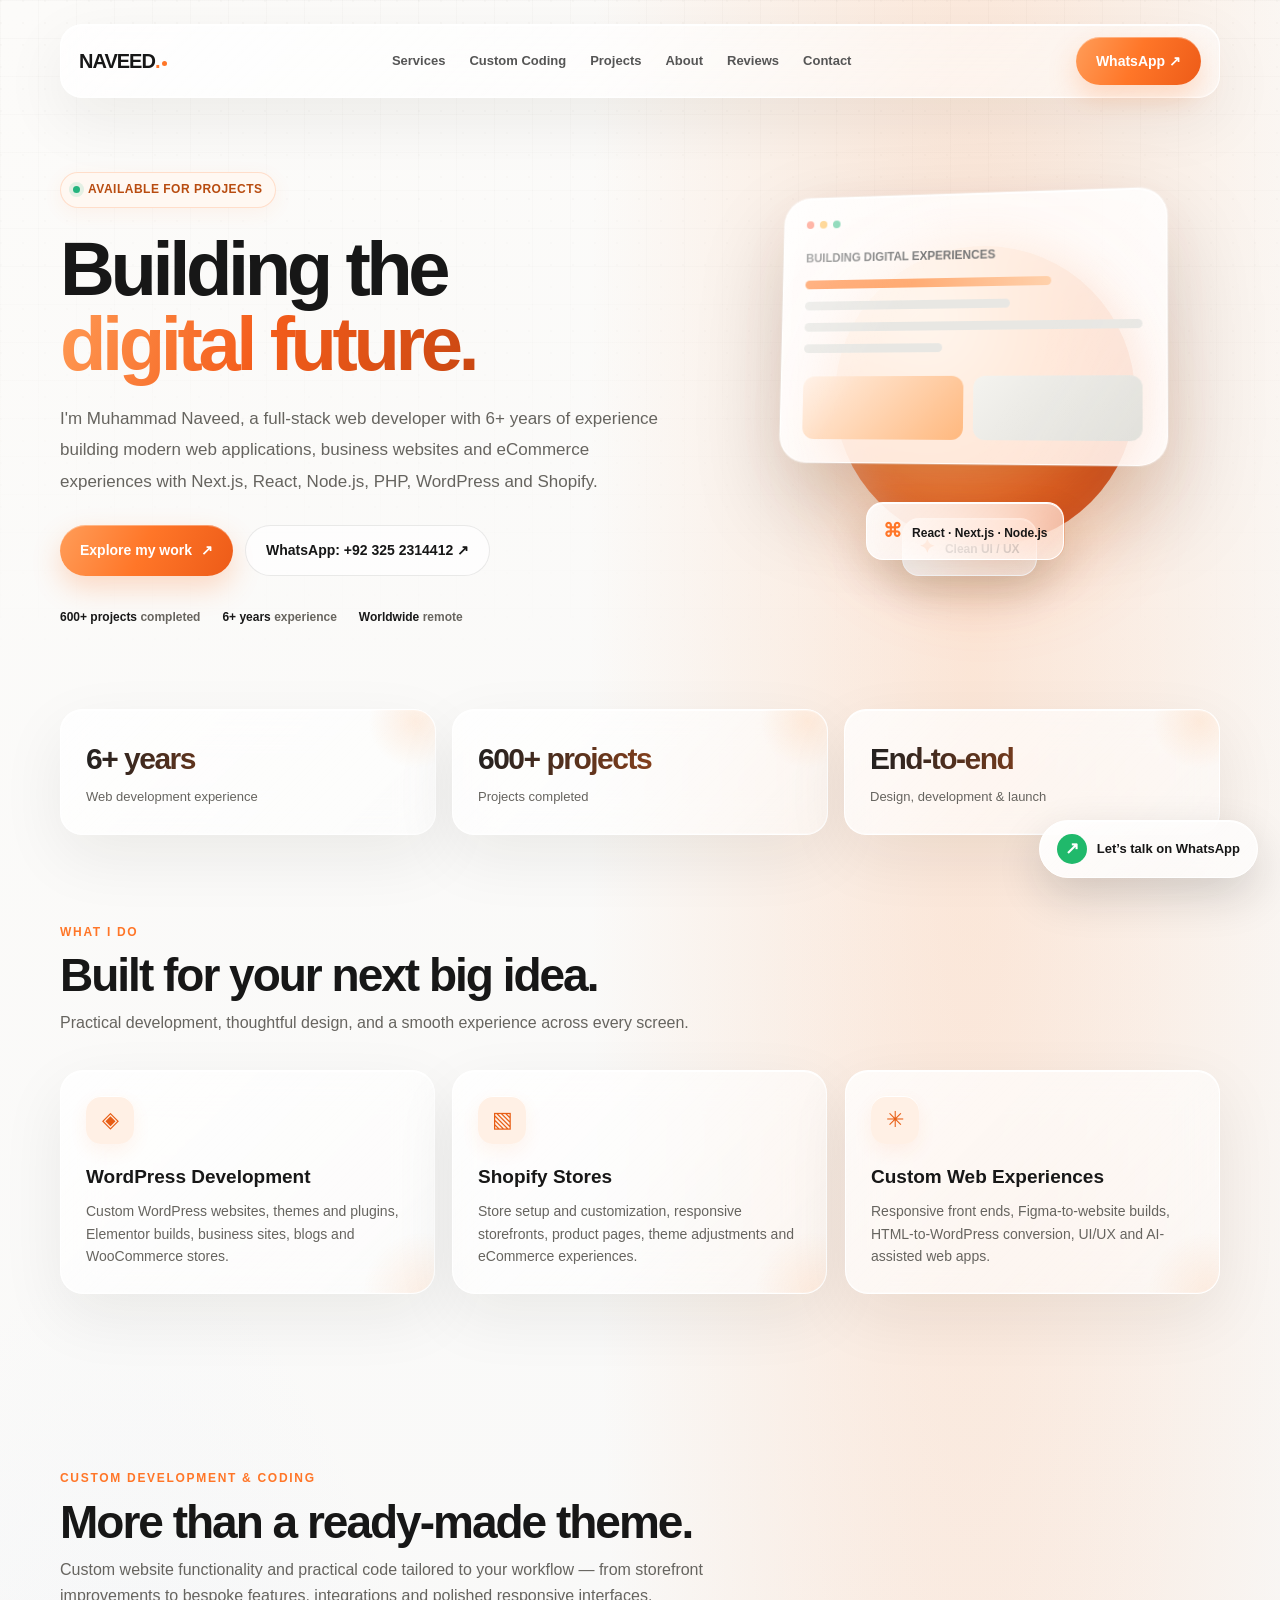
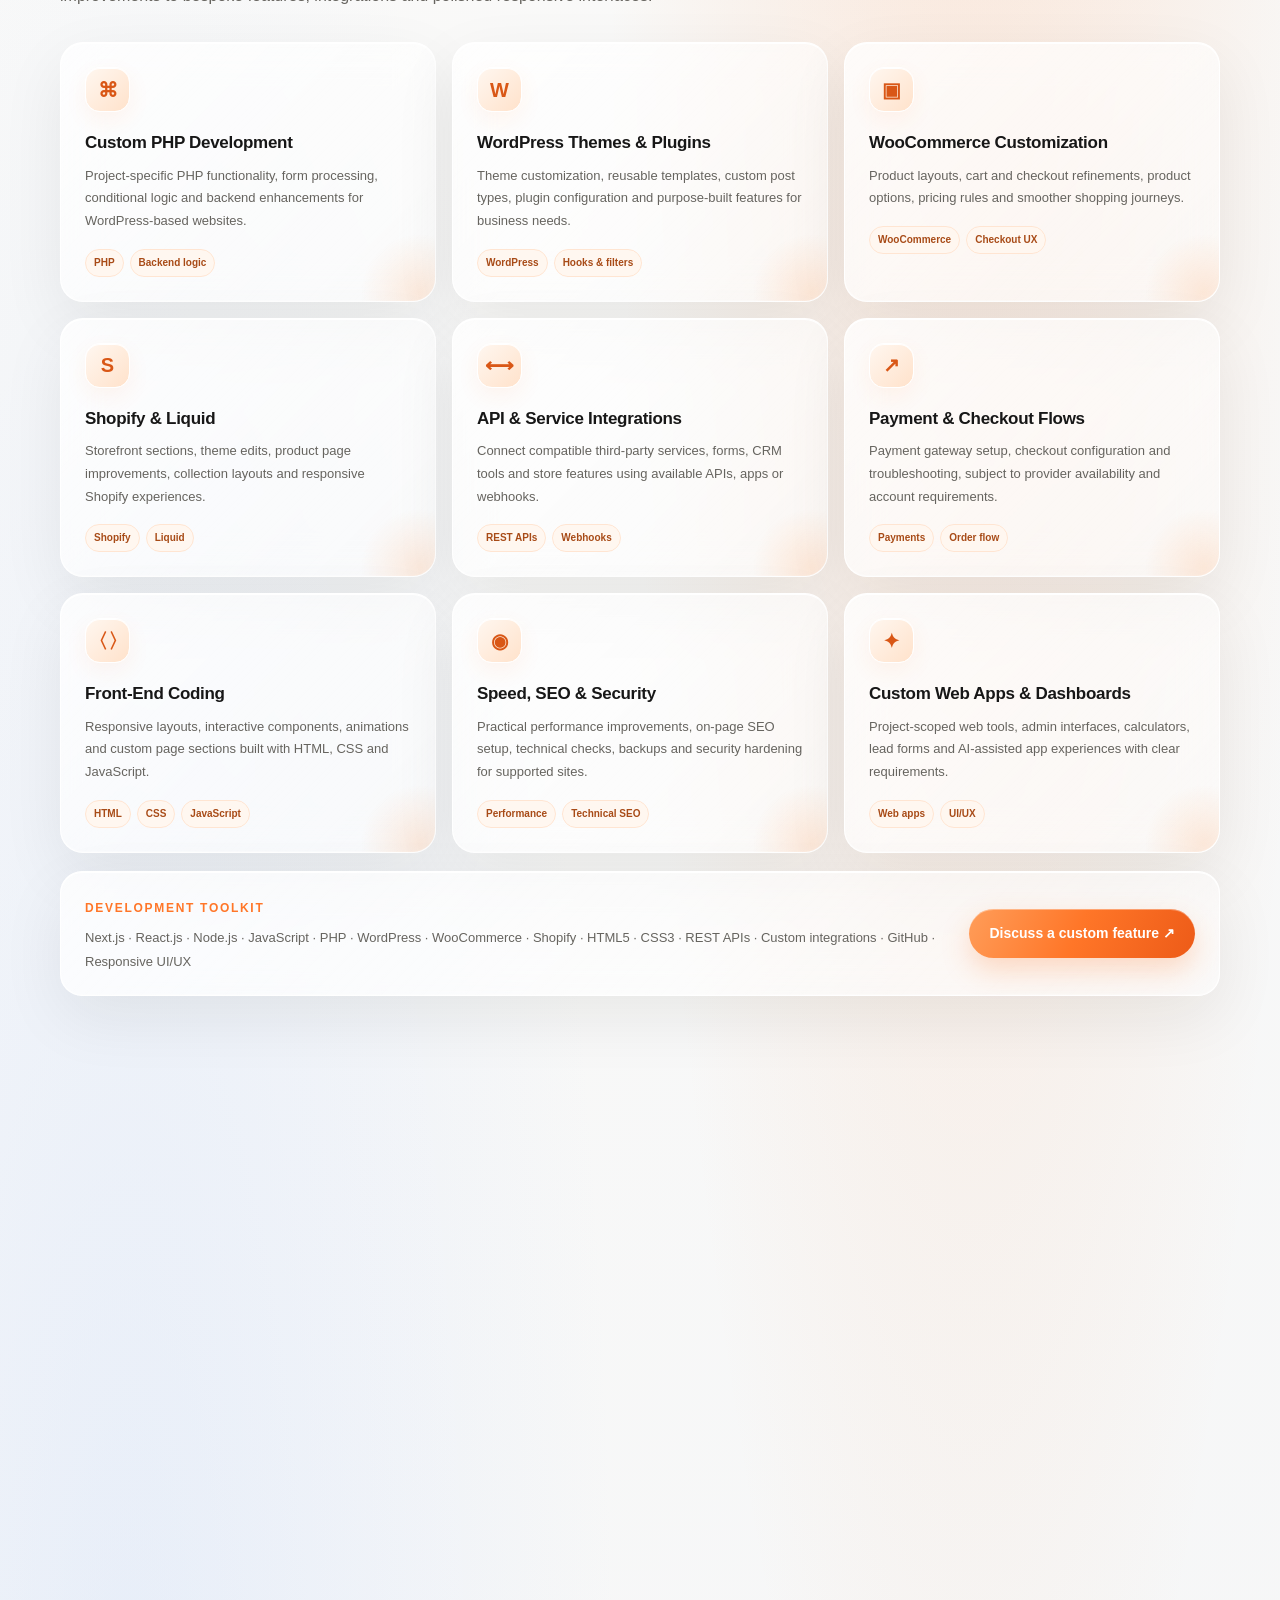
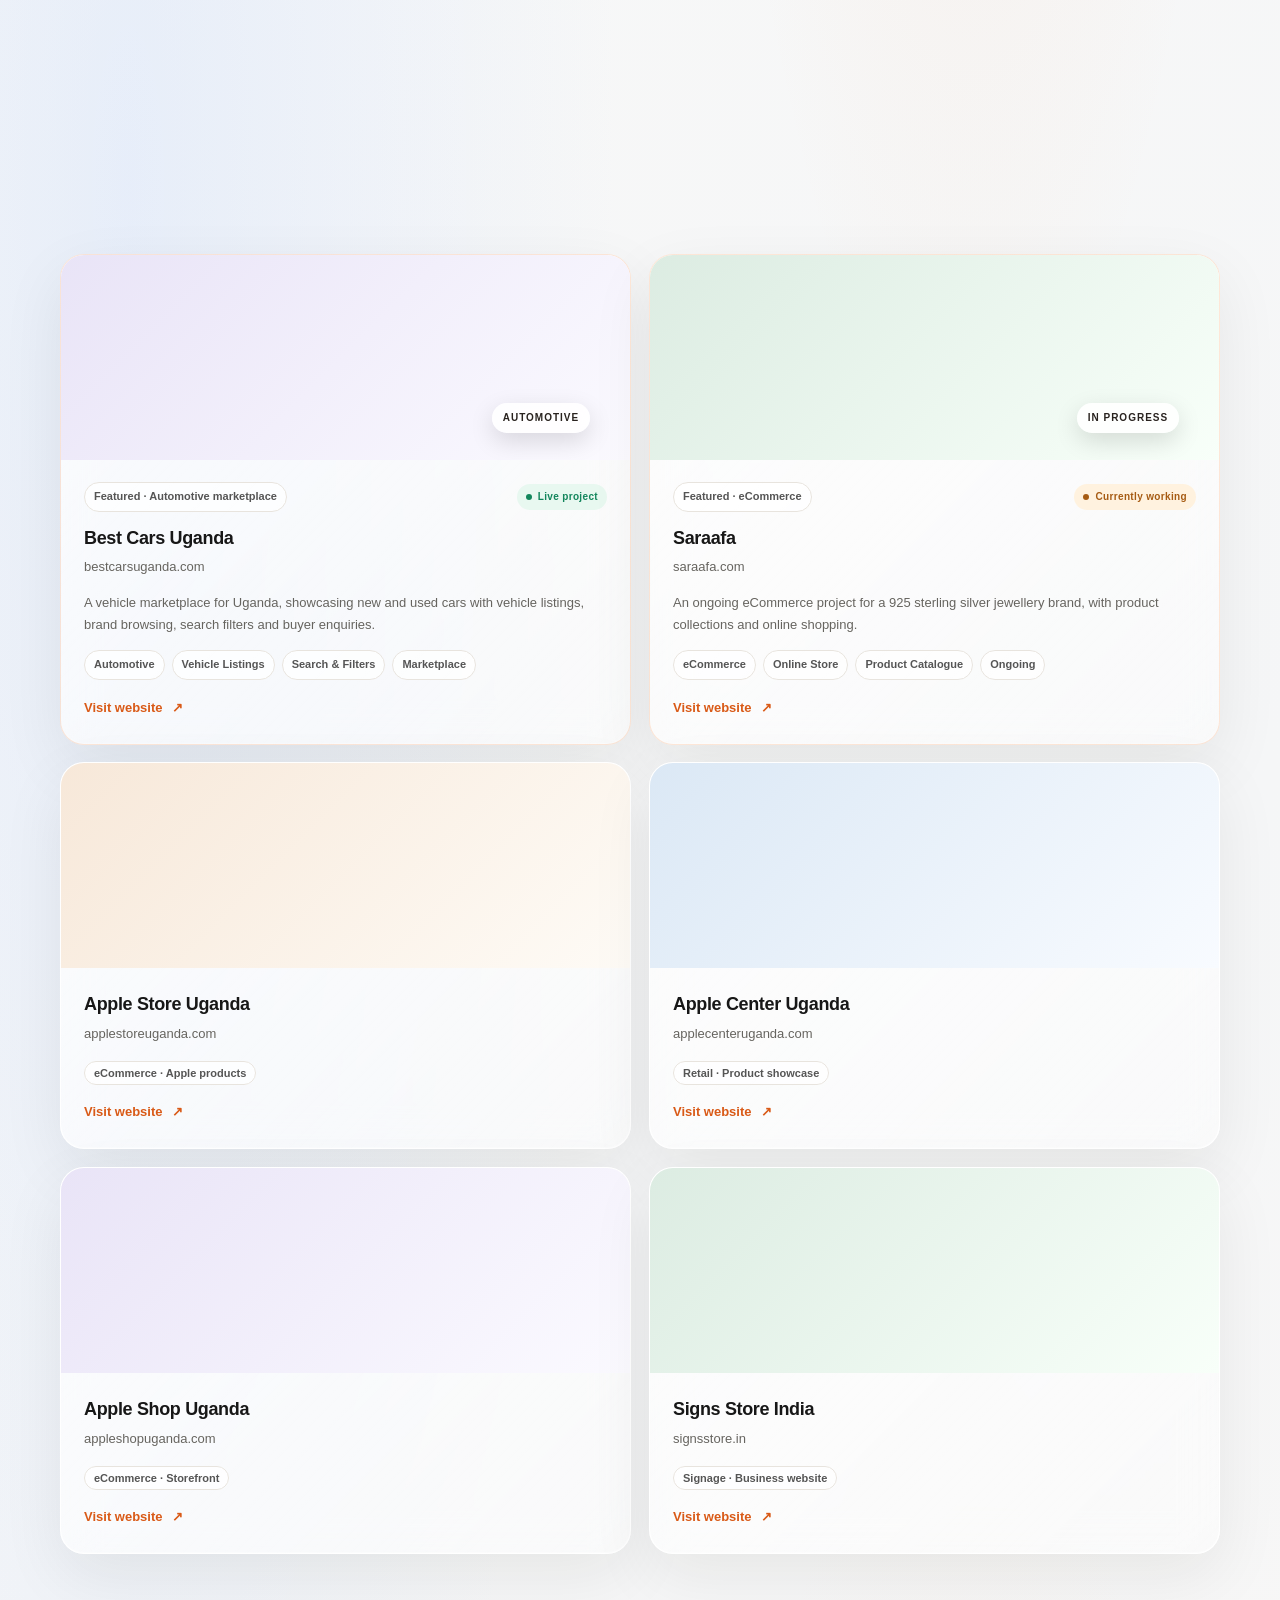
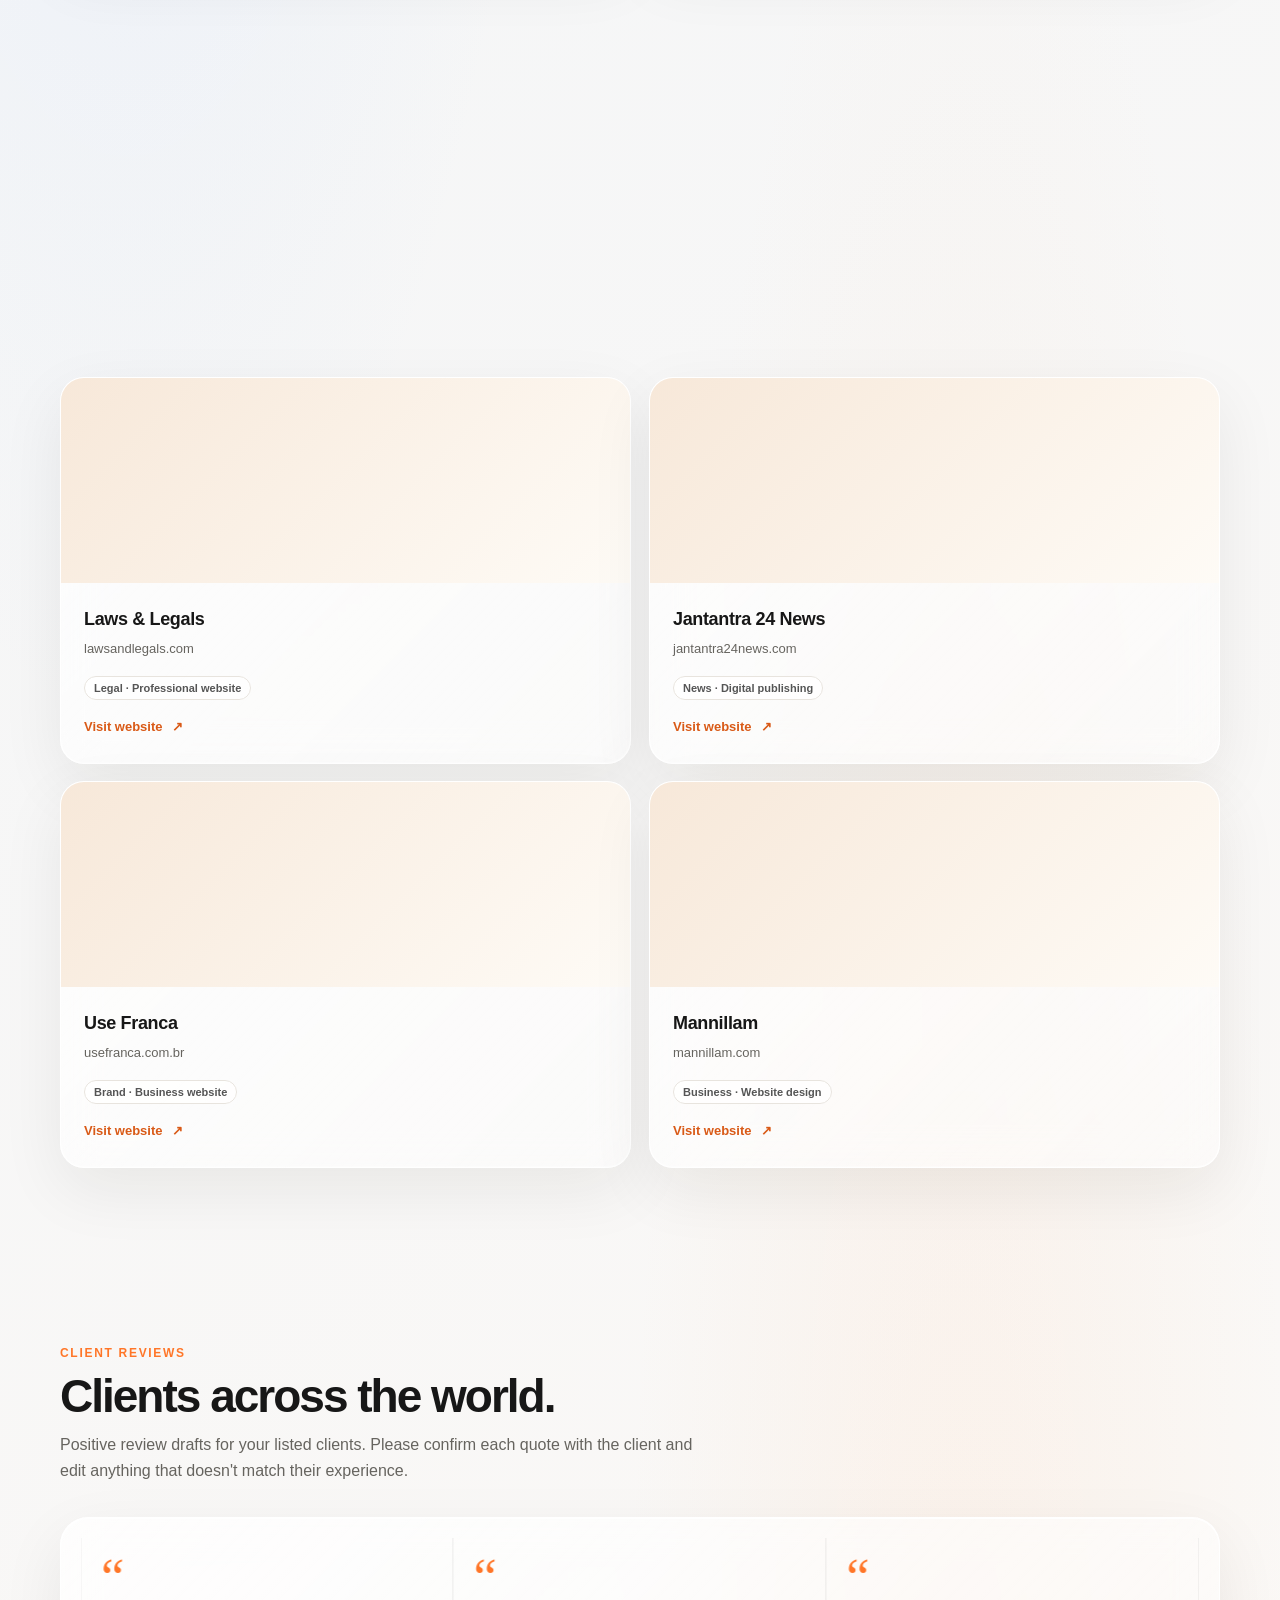
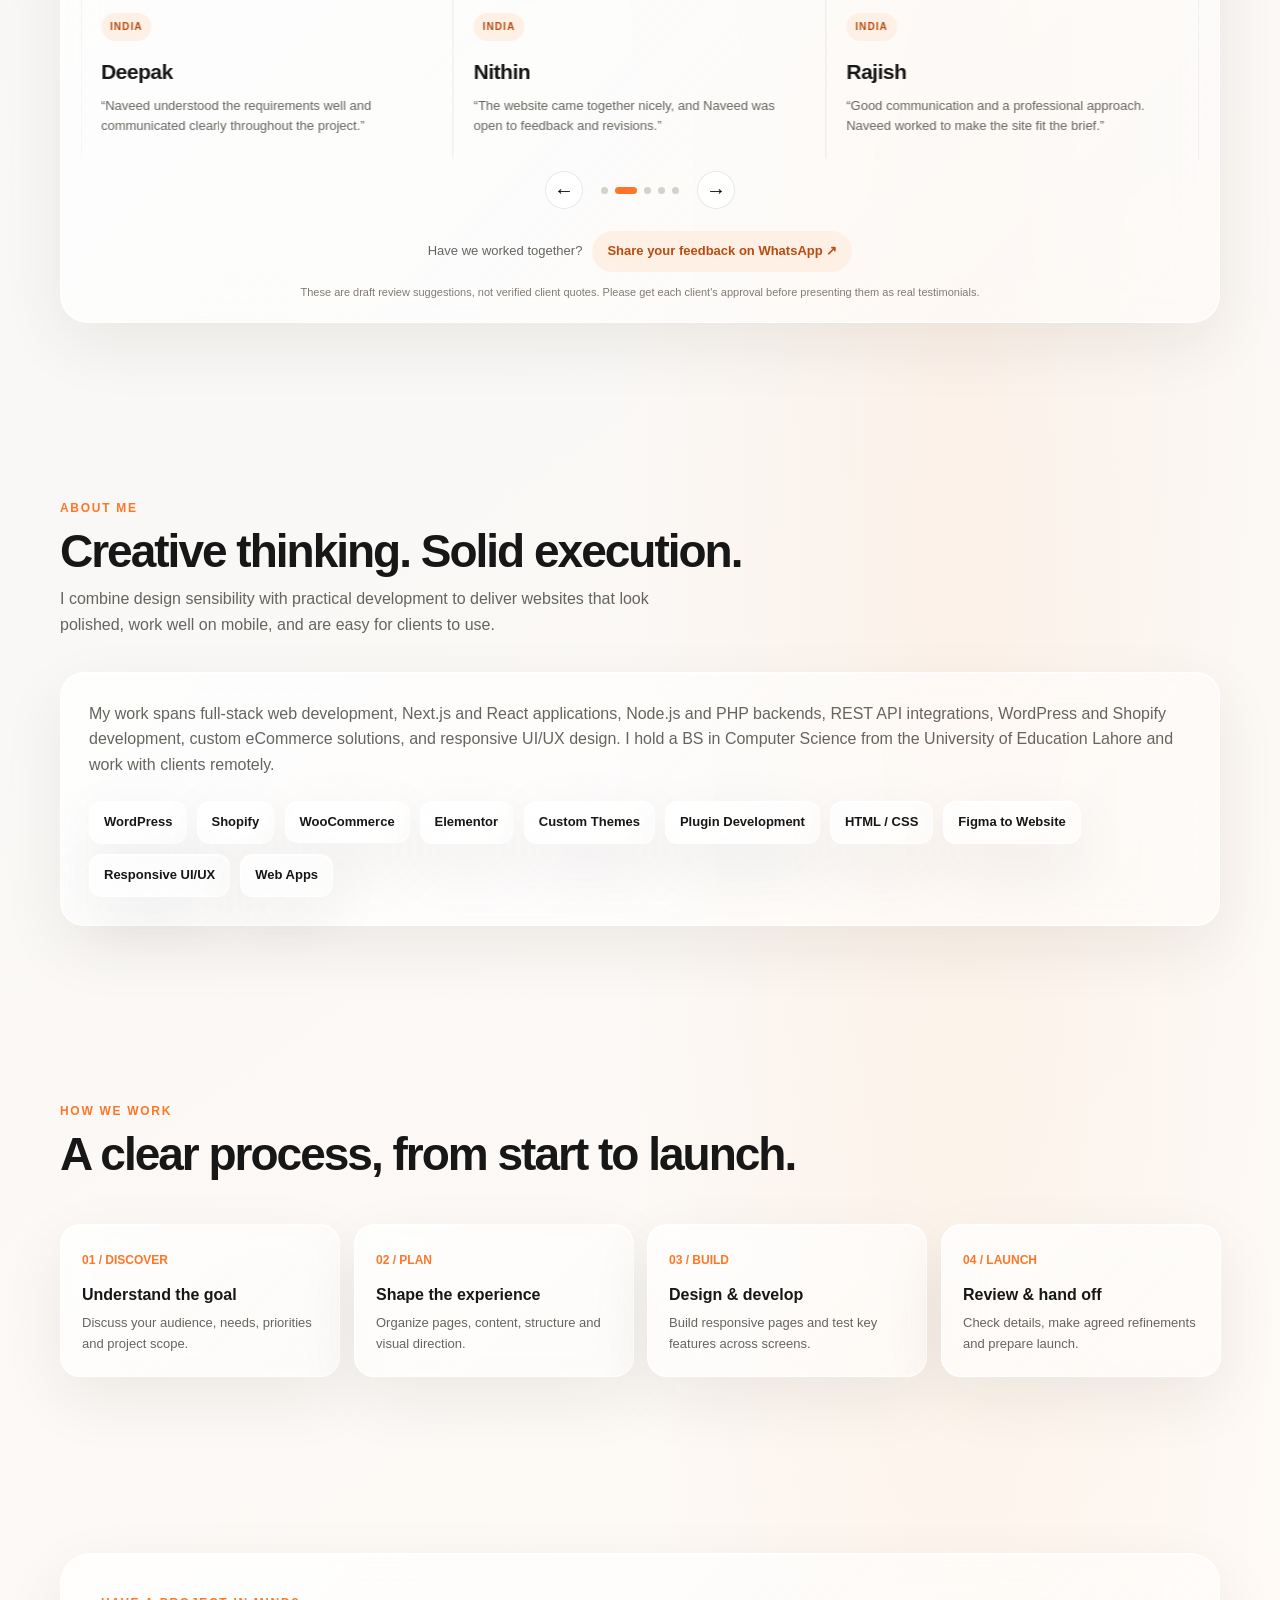
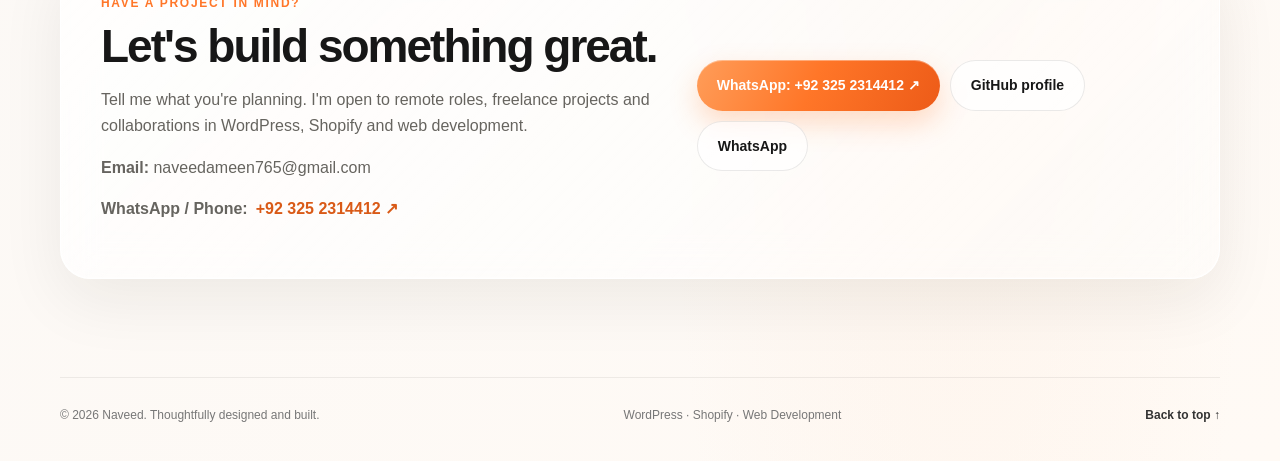
==== commit cc95b76e: "Add Best Cars Uganda automotive marketplace to portfolio" ====
--- a/index.html
+++ b/index.html
@@ -318,6 +318,7 @@
 <div class="project-grid">
 <article class="project glass project-featured"><a href="https://goldenvisauae.ai/" target="_blank" rel="noopener noreferrer" aria-label="Visit Golden Visa UAE"><div class="project-art project-golden"><div class="mock-browser"><div class="mock-top"></div><div class="mock-hero"></div><div class="mock-bottom"><i></i><i></i><i></i></div></div><span class="project-stamp">NEXT.JS</span></div></a><div class="project-info"><div class="project-meta"><span class="tag">Featured · Full-stack</span><span class="project-status live">Live project</span></div><h3>Golden Visa UAE</h3><p>goldenvisauae.ai</p><p class="project-description">A multilingual digital platform for UAE Golden Visa information, built with a modern Next.js application experience.</p><div class="tags"><span class="tag">Next.js</span><span class="tag">React</span><span class="tag">Multilingual</span><span class="tag">Web Application</span></div><div style="margin-top:14px"><a class="project-link" href="https://goldenvisauae.ai/" target="_blank" rel="noopener noreferrer">Visit website <span>↗</span></a></div></div></article>
 <article class="project glass project-featured"><a href="http://rakgoldenvisa.com/" target="_blank" rel="noopener noreferrer" aria-label="Visit RAK Golden Visa"><div class="project-art project-rak"><div class="mock-browser"><div class="mock-top"></div><div class="mock-hero"></div><div class="mock-bottom"><i></i><i></i><i></i></div></div><span class="project-stamp">NEXT.JS</span></div></a><div class="project-info"><div class="project-meta"><span class="tag">Featured · Custom development</span><span class="project-status live">Live project</span></div><h3>RAK Golden Visa</h3><p>rakgoldenvisa.com</p><p class="project-description">A dedicated Golden Visa web experience for Ras Al Khaimah, developed using Next.js.</p><div class="tags"><span class="tag">Next.js</span><span class="tag">React</span><span class="tag">Responsive UI</span><span class="tag">Custom Development</span></div><div style="margin-top:14px"><a class="project-link" href="http://rakgoldenvisa.com/" target="_blank" rel="noopener noreferrer">Visit website <span>↗</span></a></div></div></article>
+<article class="project glass project-featured"><a href="https://bestcarsuganda.com/" target="_blank" rel="noopener noreferrer" aria-label="Visit Best Cars Uganda"><div class="project-art project-bestcars"><div class="mock-browser"><div class="mock-top"></div><div class="mock-hero"></div><div class="mock-bottom"><i></i><i></i><i></i></div></div><span class="project-stamp">AUTOMOTIVE</span></div></a><div class="project-info"><div class="project-meta"><span class="tag">Featured · Automotive marketplace</span><span class="project-status live">Live project</span></div><h3>Best Cars Uganda</h3><p>bestcarsuganda.com</p><p class="project-description">A vehicle marketplace for Uganda, showcasing new and used cars with vehicle listings, brand browsing, search filters and buyer enquiries.</p><div class="tags"><span class="tag">Automotive</span><span class="tag">Vehicle Listings</span><span class="tag">Search & Filters</span><span class="tag">Marketplace</span></div><div style="margin-top:14px"><a class="project-link" href="https://bestcarsuganda.com/" target="_blank" rel="noopener noreferrer">Visit website <span>↗</span></a></div></div></article>
 <article class="project glass project-featured"><a href="https://www.saraafa.com/" target="_blank" rel="noopener noreferrer" aria-label="Visit Saraafa"><div class="project-art project-saraafa"><div class="mock-browser"><div class="mock-top"></div><div class="mock-hero"></div><div class="mock-bottom"><i></i><i></i><i></i></div></div><span class="project-stamp">IN PROGRESS</span></div></a><div class="project-info"><div class="project-meta"><span class="tag">Featured · eCommerce</span><span class="project-status working">Currently working</span></div><h3>Saraafa</h3><p>saraafa.com</p><p class="project-description">An ongoing eCommerce project for a 925 sterling silver jewellery brand, with product collections and online shopping.</p><div class="tags"><span class="tag">eCommerce</span><span class="tag">Online Store</span><span class="tag">Product Catalogue</span><span class="tag">Ongoing</span></div><div style="margin-top:14px"><a class="project-link" href="https://www.saraafa.com/" target="_blank" rel="noopener noreferrer">Visit website <span>↗</span></a></div></div></article>
 
 <article class="project glass"><a href="https://applestoreuganda.com/" target="_blank" rel="noopener noreferrer" aria-label="Visit Apple Store Uganda"><div class="project-art"><div class="mock-browser"><div class="mock-top"></div><div class="mock-hero"></div><div class="mock-bottom"><i></i><i></i><i></i></div></div></div></a><div class="project-info"><h3>Apple Store Uganda</h3><p>applestoreuganda.com</p><span class="tag">eCommerce · Apple products</span><div style="margin-top:14px"><a class="project-link" href="https://applestoreuganda.com/" target="_blank" rel="noopener noreferrer">Visit website <span>↗</span></a></div></div></article><article class="project glass"><a href="https://applecenteruganda.com/" target="_blank" rel="noopener noreferrer" aria-label="Visit Apple Center Uganda"><div class="project-art"><div class="mock-browser"><div class="mock-top"></div><div class="mock-hero"></div><div class="mock-bottom"><i></i><i></i><i></i></div></div></div></a><div class="project-info"><h3>Apple Center Uganda</h3><p>applecenteruganda.com</p><span class="tag">Retail · Product showcase</span><div style="margin-top:14px"><a class="project-link" href="https://applecenteruganda.com/" target="_blank" rel="noopener noreferrer">Visit website <span>↗</span></a></div></div></article><article class="project glass"><a href="https://appleshopuganda.com/" target="_blank" rel="noopener noreferrer" aria-label="Visit Apple Shop Uganda"><div class="project-art"><div class="mock-browser"><div class="mock-top"></div><div class="mock-hero"></div><div class="mock-bottom"><i></i><i></i><i></i></div></div></div></a><div class="project-info"><h3>Apple Shop Uganda</h3><p>appleshopuganda.com</p><span class="tag">eCommerce · Storefront</span><div style="margin-top:14px"><a class="project-link" href="https://appleshopuganda.com/" target="_blank" rel="noopener noreferrer">Visit website <span>↗</span></a></div></div></article><article class="project glass"><a href="https://signsstore.in/" target="_blank" rel="noopener noreferrer" aria-label="Visit Signs Store India"><div class="project-art"><div class="mock-browser"><div class="mock-top"></div><div class="mock-hero"></div><div class="mock-bottom"><i></i><i></i><i></i></div></div></div></a><div class="project-info"><h3>Signs Store India</h3><p>signsstore.in</p><span class="tag">Signage · Business website</span><div style="margin-top:14px"><a class="project-link" href="https://signsstore.in/" target="_blank" rel="noopener noreferrer">Visit website <span>↗</span></a></div></div></article><article class="project glass"><a href="https://poshbeauty.ug/" target="_blank" rel="noopener noreferrer" aria-label="Visit Posh Beauty"><div class="project-art"><div class="mock-browser"><div class="mock-top"></div><div class="mock-hero"></div><div class="mock-bottom"><i></i><i></i><i></i></div></div></div></a><div class="project-info"><h3>Posh Beauty</h3><p>poshbeauty.ug</p><span class="tag">Beauty · Online store</span><div style="margin-top:14px"><a class="project-link" href="https://poshbeauty.ug/" target="_blank" rel="noopener noreferrer">Visit website <span>↗</span></a></div></div></article><article class="project glass"><a href="https://qudodesigns.com/" target="_blank" rel="noopener noreferrer" aria-label="Visit Qudo Designs"><div class="project-art"><div class="mock-browser"><div class="mock-top"></div><div class="mock-hero"></div><div class="mock-bottom"><i></i><i></i><i></i></div></div></div></a><div class="project-info"><h3>Qudo Designs</h3><p>qudodesigns.com</p><span class="tag">Design · Creative business</span><div style="margin-top:14px"><a class="project-link" href="https://qudodesigns.com/" target="_blank" rel="noopener noreferrer">Visit website <span>↗</span></a></div></div></article><article class="project glass"><a href="https://lawsandlegals.com/" target="_blank" rel="noopener noreferrer" aria-label="Visit Laws & Legals"><div class="project-art"><div class="mock-browser"><div class="mock-top"></div><div class="mock-hero"></div><div class="mock-bottom"><i></i><i></i><i></i></div></div></div></a><div class="project-info"><h3>Laws & Legals</h3><p>lawsandlegals.com</p><span class="tag">Legal · Professional website</span><div style="margin-top:14px"><a class="project-link" href="https://lawsandlegals.com/" target="_blank" rel="noopener noreferrer">Visit website <span>↗</span></a></div></div></article><article class="project glass"><a href="https://jantantra24news.com/" target="_blank" rel="noopener noreferrer" aria-label="Visit Jantantra 24 News"><div class="project-art"><div class="mock-browser"><div class="mock-top"></div><div class="mock-hero"></div><div class="mock-bottom"><i></i><i></i><i></i></div></div></div></a><div class="project-info"><h3>Jantantra 24 News</h3><p>jantantra24news.com</p><span class="tag">News · Digital publishing</span><div style="margin-top:14px"><a class="project-link" href="https://jantantra24news.com/" target="_blank" rel="noopener noreferrer">Visit website <span>↗</span></a></div></div></article><article class="project glass"><a href="https://usefranca.com.br/" target="_blank" rel="noopener noreferrer" aria-label="Visit Use Franca"><div class="project-art"><div class="mock-browser"><div class="mock-top"></div><div class="mock-hero"></div><div class="mock-bottom"><i></i><i></i><i></i></div></div></div></a><div class="project-info"><h3>Use Franca</h3><p>usefranca.com.br</p><span class="tag">Brand · Business website</span><div style="margin-top:14px"><a class="project-link" href="https://usefranca.com.br/" target="_blank" rel="noopener noreferrer">Visit website <span>↗</span></a></div></div></article><article class="project glass"><a href="https://mannillam.com/" target="_blank" rel="noopener noreferrer" aria-label="Visit Mannillam"><div class="project-art"><div class="mock-browser"><div class="mock-top"></div><div class="mock-hero"></div><div class="mock-bottom"><i></i><i></i><i></i></div></div></div></a><div class="project-info"><h3>Mannillam</h3><p>mannillam.com</p><span class="tag">Business · Website design</span><div style="margin-top:14px"><a class="project-link" href="https://mannillam.com/" target="_blank" rel="noopener noreferrer">Visit website <span>↗</span></a></div></div></article>
